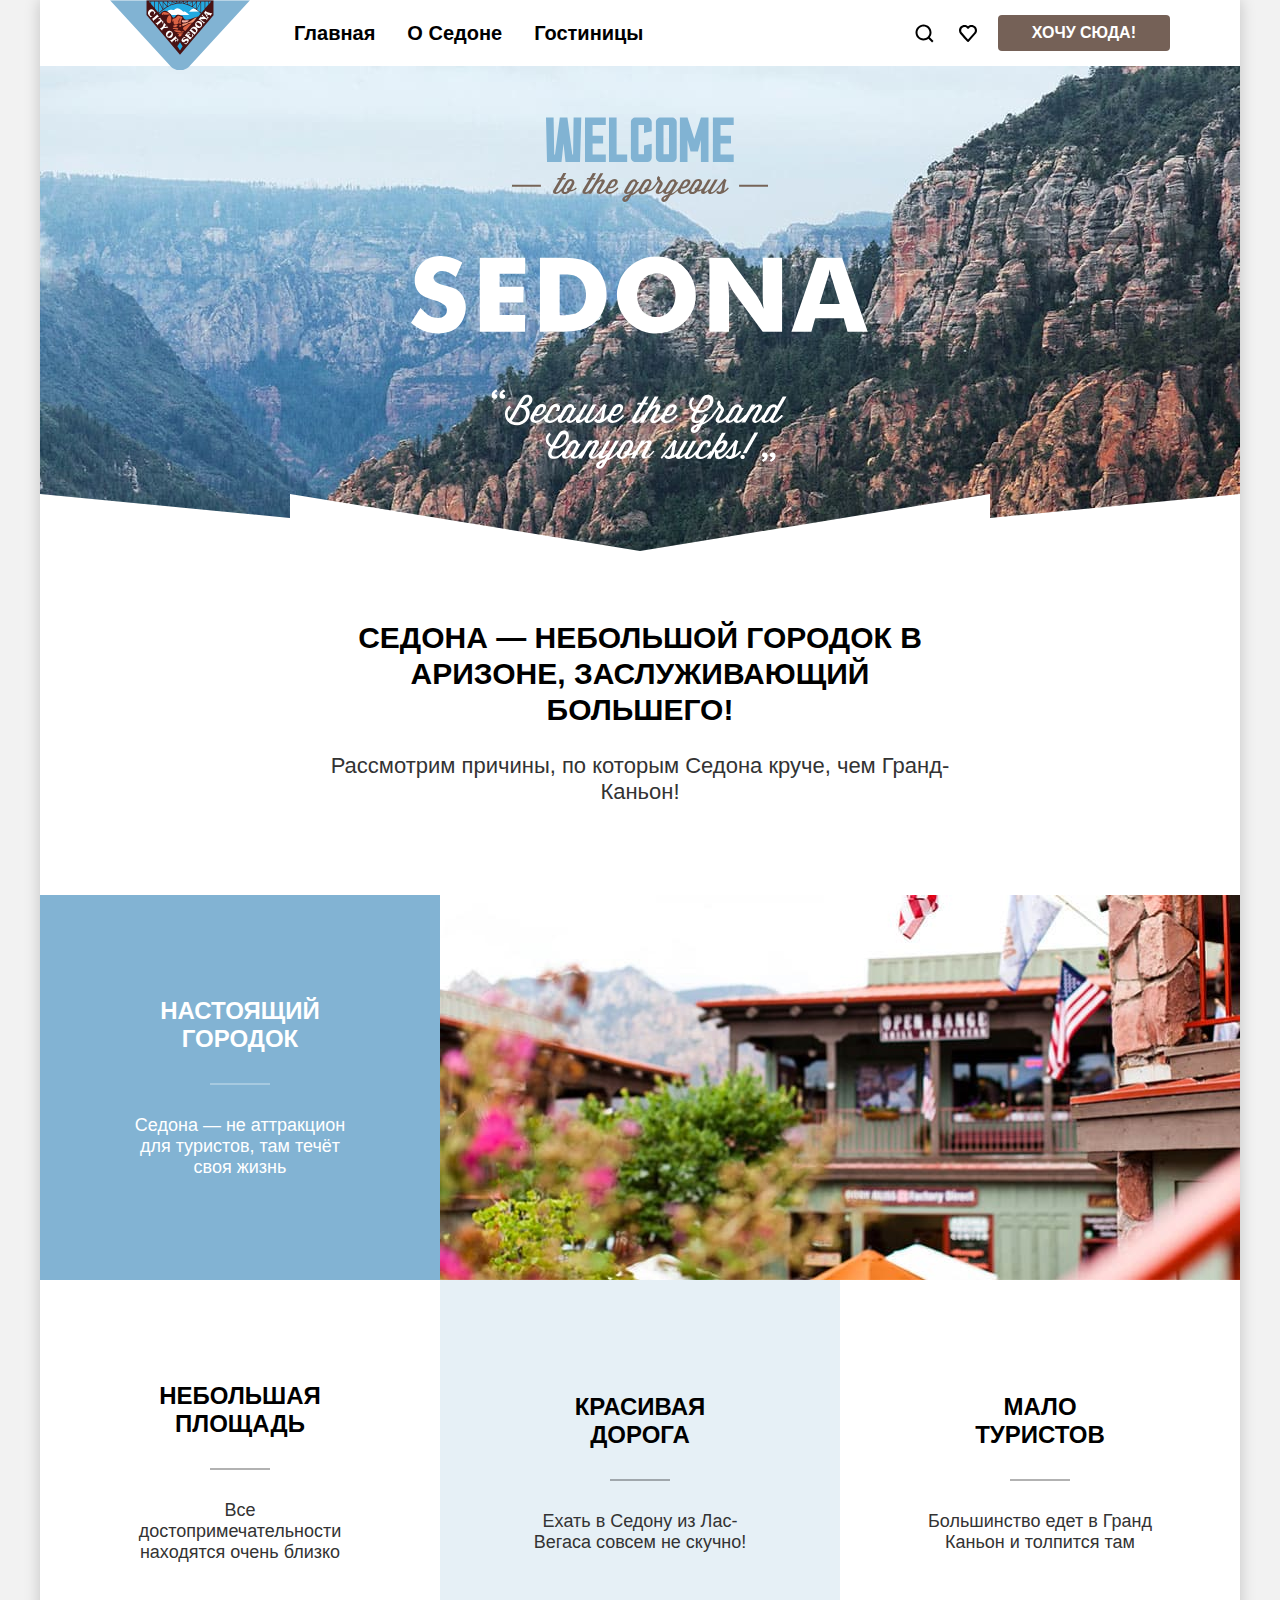
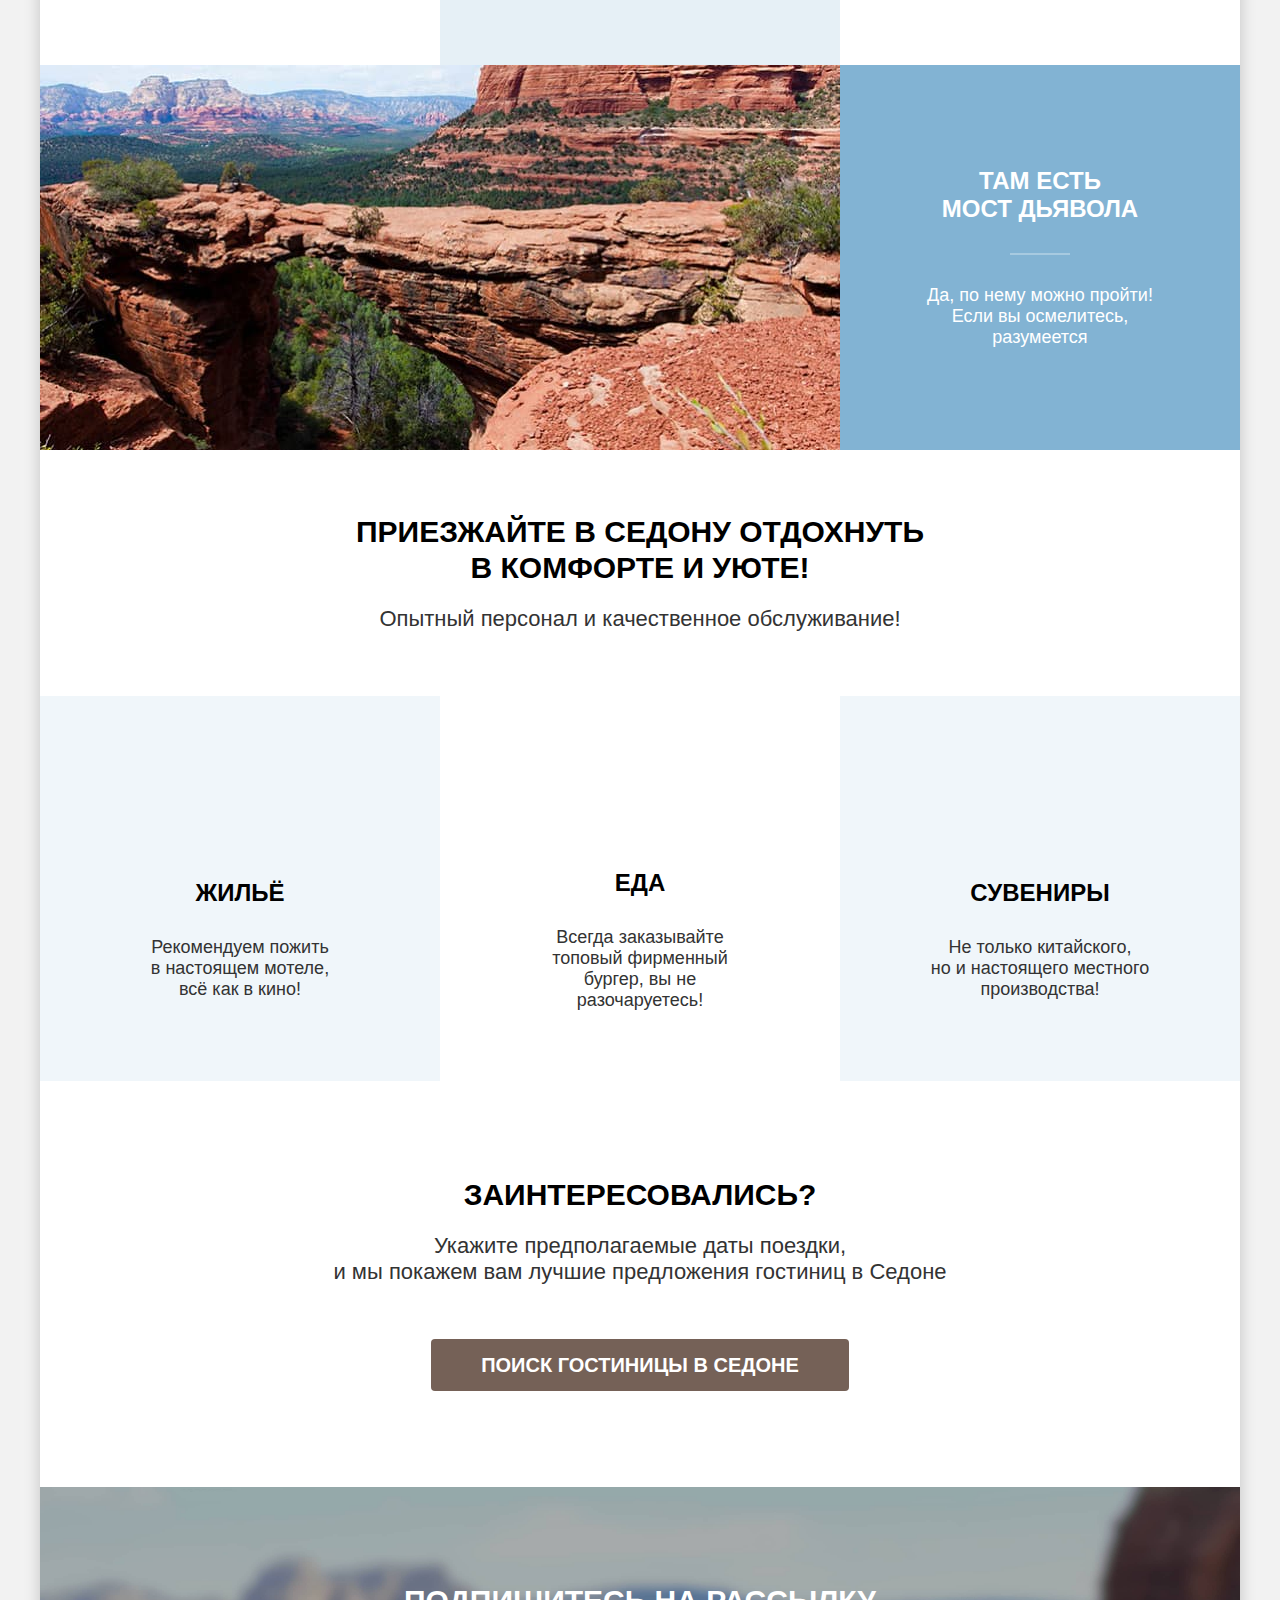
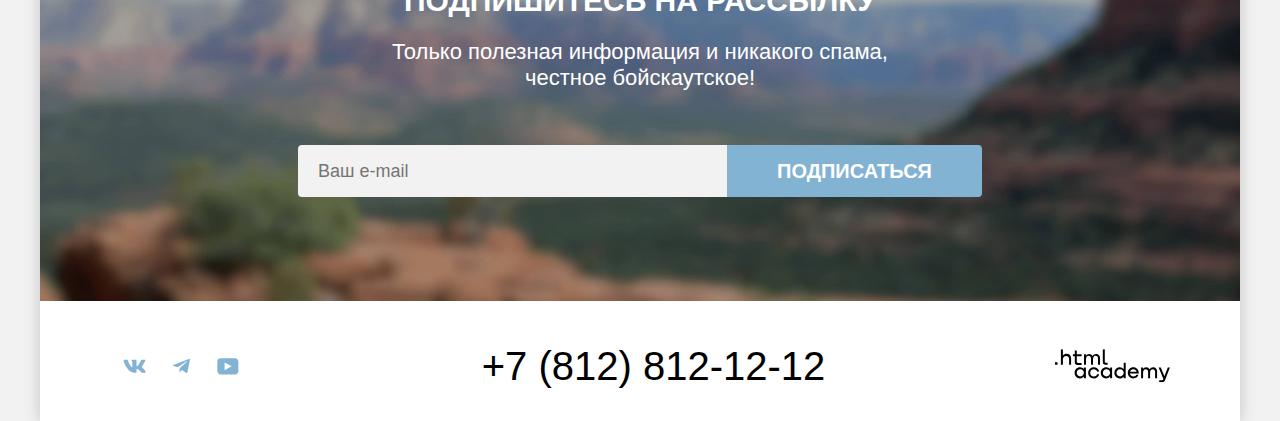
==== index.html @ a74b981c "sticky footer on the grid" ====
<!DOCTYPE html>
<html lang="ru">
  <head>
    <meta charset="utf-8">
    <title>HTML Academy: Седона</title>
    <link rel="preload" href="fonts/ptsans-400.woff2" as="font" type="font/woff2">
    <link rel="stylesheet" href="styles/styles.css">
  </head>
  <body>
    <div class="page_container">
      <!-- header -->
      <header class="page_header">
        <a class="logo" href="index.html">
          <img src="images/logo.svg" width="140" height="70" alt="Логотип города Седона.">
        </a>
        <nav class="nav">
          <!-- navigation  -->
          <ul class="nav_list">
            <li class="nav_item">
              <a class="nav_link current" href="index.html">Главная</a>
            </li>
            <li class="nav_item">
              <a class="nav_link" href="#">О Седоне</a>
            </li>
            <li class="nav_item">
              <a class="nav_link" href="catalog.html">Гостиницы</a>
            </li>
          </ul>
          <!-- custom menu -->
          <ul class="nav_list custom_menu">
            <li class="nav_item">
              <a class="nav_link search" href="#">
                <span class="visually_hidden">Поиск</span>
              </a>
            </li>
            <li class="nav_item">
              <a class="nav_link favorites" href="#">
                <span class="visually_hidden">Избраное</span>
              </a>
            </li>
            <li class="nav_item">
              <a class="nav_link button" href="#">Хочу сюда!</a>
            </li>
          </ul>
        </nav>
      </header>
      <!-- main -->
      <main class="page_main">
        <!-- hero -->
        <section class="hero">
          <h1 class="visually_hidden">Добропожаловать в Седону, потому что Гранд Каньон отстой!</h1>
          <img class="hero_img" src="images/hero/svg/hero_welcome.svg" width="458" height="352" alt="">
        </section>
        <!-- advantage -->
        <section class="advantage">
          <div class="advantage_container">
            <h2 class="advantage_title">Седона — небольшой городок в Аризоне, заслуживающий большего!</h2>
            <p class="advantage_description">Рассмотрим причины, по которым Седона круче, чем Гранд-Каньон!</p>
          </div>
          <!-- advantage list -->
          <ul class="advantage_list">
            <li class="advantage_item advantage_item_large">
              <div class="advantage_item_container">
                <h3 class="advantage_item_title">Настоящий городок</h3>
                <p class="advantage_item_description">Седона — не аттракцион для туристов, там течёт своя жизнь</p>
              </div>
              <img class="advantage_item_img" src="images/advantages/jpg/photo-buildings.jpg" width="800" height="385" alt="Здания в архитектурном стиле прошлого века города Седона.">
            </li>
            <li class="advantage_item advantage_item_small">
              <h3 class="advantage_item_title">Небольшая площадь</h3>
              <p class="advantage_item_description">Все достопримечательности находятся очень близко</p>
            </li>
            <li class="advantage_item advantage_item_small">
              <h3 class="advantage_item_title advantage_item_center">Красивая<br>дорога</h3>
              <p class="advantage_item_description">Ехать в Седону из Лас-Вегаса совсем не скучно!</p>
            </li>
            <li class="advantage_item advantage_item_small">
              <h3 class="advantage_item_title">Мало<br>туристов</h3>
              <p class="advantage_item_description">Большинство едет в Гранд Каньон и толпится там</p>
            </li>
            <li class="advantage_item advantage_item_large">
              <img class="advantage_item_img" src="images/advantages/jpg/photo-devil-bridge.jpg" width="800" height="385" alt="Нерукотворный мост над пропастью из горной породы.">
              <div class="advantage_item_container">
                <h3 class="advantage_item_title">Там есть мост&nbsp;дьявола</h3>
                <p class="advantage_item_description">Да, по нему можно пройти! Если вы осмелитесь, разумеется</p>
              </div>
            </li>
          </ul>
        </section>
        <!-- services -->
        <section class="services">
          <div class="services_container">
            <h2 class="services_title">Приезжайте в Седону отдохнуть в&nbsp;комфорте и уюте!</h2>
            <p class="services_description">Опытный персонал и качественное обслуживание!</p>
          </div>
          <ul class="services_list">
            <li class="services_item housing">
              <h3 class="services_item_title">Жильё</h3>
              <p class="services_item_description">Рекомендуем пожить в&nbsp;настоящем мотеле,<br>всё как в кино!</p>
            </li>
            <li class="services_item food">
              <h3 class="services_item_title">Еда</h3>
              <p class="services_item_description">Всегда заказывайте топовый&nbsp;фирменный бургер, вы не разочаруетесь!</p>
            </li>
            <li class="services_item souvenirs">
              <h3 class="services_item_title">Сувениры</h3>
              <p class="services_item_description">Не только китайского,<br>но и настоящего местного производства!</p>
            </li>
          </ul>
        </section>
        <!-- search hotel -->
        <article class="search_hotel">
          <h2 class="search_hotel_title">Заинтересовались?</h2>
          <p class="search_hotel_description">Укажите предполагаемые даты поездки,<br>и мы покажем вам лучшие предложения гостиниц в Седоне</p>
          <button class="search_hotel_button button" type="button">Поиск гостиницы в седоне</button>
        </article>
        <!-- subscribe -->
        <article class="subscribe">
          <div class="subscribe_container">
            <h2 class="subscribe_title">Подпишитесь на рассылку</h2>
            <p class="subscribe_description">Только полезная информация и никакого спама, честное&nbsp;бойскаутское!</p>
            <form class="subscribe_form" action="https://echo.htmlacademy.ru/" method="post">
              <label class="visually_hidden" for="subscribe_email">Почта</label>
              <input class="subscribe_form_input" type="email" name="subscribe_email" id="subscribe_email" placeholder="Ваш e-mail" required>
              <button class="subscribe_form_button button" type="submit">Подписаться</button>
            </form>
          </div>
        </article>
      </main>
      <!-- footer -->
      <footer class="page_footer">
        <section class="footer_social">
          <h2 class="visually_hidden">Контакты</h2>
          <ul class="social_list">
            <li class="social_item">
              <a class="social_item_link link_vkontakte" href="https://vk.com/htmlacademy">
                <span class="visually_hidden">ВКонтакте</span>
              </a>
            </li>
            <li class="social_item">
              <a class="social_item_link link_telegram" href="https://t.me/htmlacademy">
                <span class="visually_hidden">Телеграм</span>
              </a>
            </li>
            <li class="social_item">
              <a class="social_item_link link_youtube" href="https://www.youtube.com/user/htmlacademyru">
                <span class="visually_hidden">Ютуб</span>
              </a>
            </li>
          </ul>
          <a class="footer_phone" href="tel:+78128121212">+7 (812) 812-12-12</a>
          <a class="footer_logo" href="https://htmlacademy.ru/">
            <img src="images/logo_htmlacademy.svg" width="115" height="33" lang="en" alt="HTML Academy.">
          </a>
        </section>
      </footer>
    </div>
  </body>
</html>
---- styles/styles.css ----
@font-face {
  font-family: "PT Sans";
  font-style: normal;
  font-weight: 400;
  src: url("../fonts/ptsans-400.woff2") format("woff2");
  font-display: swap;
}

@font-face {
  font-family: "PT Sans";
  font-style: normal;
  font-weight: 700;
  src: url("../fonts/ptsans-700.woff2") format("woff2");
  font-display: swap;
}

*,
*::before,
*::after {
  box-sizing: border-box;
}

img {
  max-width: 100%;
  height: auto;
  object-fit: contain;
}

.visually_hidden {
  position: absolute;
  width: 1px;
  height: 1px;
  margin: -1px;
  border: 0;
  padding: 0;
  white-space: nowrap;
  clip-path: inset(100%);
  clip: rect(0 0 0 0);
  overflow: hidden;
}

/* Button */
.button {
  padding: 0;
  font-family: inherit;
  font-weight: 700;
  font-size: 16px;
  line-height: 20px;
  text-align: center;
  text-transform: uppercase;
  color: #FFFFFF;
  border: none;
  border-radius: 4px;
  cursor: pointer;
}

html {
	display: grid;
  min-block-size: 100%;
}

body {
	display: grid;
  min-block-size: 100%;
  margin: 0;
  font-family: "PT Sans", "Arial", sans-serif;
  font-style: normal;
  font-weight: 400;
  font-size: 18px;
  line-height: 21px;
  color: #333333;
  background-color: #F2F2F2;
}

.page_container {
	display: grid;
	grid-template-rows: auto 1fr;
  min-block-size: 100%;
  width: 1200px;
  margin: 0 auto;
  background-color: #FFFFFF;
  box-shadow: 0 0 15px rgba(0, 0, 0, 0.2);
}

.page_header {
  display: flex;
  column-gap: 36px;
  padding: 0 70px;
  font-weight: 700;
  font-size: 20px;
  line-height: 24px;
}

.logo {
  display: block;
  width: 140px;
  height: 140px;
  position: relative;
  margin-top: -70px;
  margin-bottom: -6px;
  transform: rotate(45deg);
  border-radius: 20%;
}

.logo img {
  max-width: none;
  width: 140px;
  height: 70px;
  position: absolute;
  bottom: 7%;
  left: 18%;
  transform: rotate(-45deg);
  pointer-events: none;
}

.nav {
  display: flex;
  justify-content: space-between;
  gap: 30px;
  flex-grow: 1;
  padding: 15px 0;
}

.nav_list {
  display: flex;
  flex-wrap: wrap;
  align-items: center;
  gap: 8px 16px;
  margin: 0;
  padding: 0;
  list-style: none;
}

.nav_link {
  display: block;
  padding: 5px 8px;
  text-decoration: none;
  text-align: center;
  color: #000000;
}

.custom_menu {
  justify-content: center;
  max-width: 320px;
  min-width: 260px;
}

.custom_menu .nav_item:last-child {
  margin-left: auto;
}

.custom_menu .nav_link {
  min-width: 26px;
  min-height: 26px;
  padding: 4px;
}

.search::before {
  content: "";
  display: block;
  width: 20px;
  height: 20px;
  background-image: url("../images/icons/search.svg");
  background-repeat: no-repeat;
  background-position: center;
  background-size: contain;
}

.custom_menu .favorites::before {
  content: "";
  display: block;
  width: 20px;
  height: 20px;
  background-image: url("../images/icons/heart.svg");
  background-repeat: no-repeat;
  background-position: center;
  background-size: contain;
}

.custom_menu .button {
  padding: 8px 34px;
  color: #FFFFFF;
  background-color: #756157;
}

.hero {
  padding: 51px 0 82px;
  background-image:
    url("../images/hero/svg/hero_background_divider.svg"),
    url("../images/hero/jpg/hero_background.jpg");
  background-size: 100%, cover;
  background-position: center bottom, center;
  background-repeat: no-repeat, no-repeat;
  background-color: #465570;
}

.hero_img {
  display: block;
  margin: 0 auto;
}

.advantage_container {
  padding: 69px 274px;
  margin-bottom: 21px;
}

.advantage_title {
  margin: 0 0 25px 0;
  font-size: 30px;
  line-height: 36px;
  text-align: center;
  text-transform: uppercase;
  color: #000000;
}

.advantage_description {
  margin: 0;
  font-size: 22px;
  line-height: 26px;
  text-align: center;
}

.advantage_list {
  display: flex;
  justify-content: center;
  flex-wrap: wrap;
  margin: 0;
  padding: 0;
  list-style: none;
}

.advantage_item {
  min-height: 385px;
  text-align: center;
}

.advantage_item_large {
  display: flex;
  flex-wrap: wrap;
  justify-content: center;
  background-color: #82B3D3;
}

.advantage_item_container {
  display: grid;
  align-content: center;
  padding: 40px 85px;
  color: #FFFFFF;
  width: 400px;
}

.advantage_item_img {
  display: block;
  align-self: flex-start;
}

.advantage_item_small {
  display: grid;
  align-content: center;
  width: 400px;
  padding: 40px 85px;
}

.advantage_item_title {
  margin: 0 0 30px 0;
  font-size: 24px;
  line-height: 28px;
  text-transform: uppercase;
  color: #000000;
}

.advantage_item_title::after {
  content: "";
  display: block;
  width: 60px;
  margin: 30px auto 0;
  border-bottom: 2px solid rgba(0, 0, 0, 0.30);
}

.advantage_item_large .advantage_item_title::after {
  border-bottom: 2px solid rgba(255, 255, 255, 0.30);
}

.advantage_item_large .advantage_item_title {
  color: #FFFFFF;
}

.advantage_item_small:nth-child(odd) {
  background-color: rgba(131, 179, 211, 0.2);
}

.advantage_item_description {
  margin: 0;
}

.services_container {
  margin: 0 auto;
  padding: 64px 274px;
}

.services_title {
  margin: 0 0 20px 0;
  font-size: 30px;
  line-height: 36px;
  text-align: center;
  text-transform: uppercase;
  color: #000000;
}

.services_description {
  margin: 0;
  font-size: 22px;
  line-height: 26px;
  text-align: center;
}

.services_list {
  display: grid;
  grid-template-columns: repeat(3, 1fr);
  margin: 0;
  padding: 0;
  list-style: none;
}

.services_item {
  display: grid;
  align-content: center;
  justify-items: center;
  row-gap: 30px;
  min-height: 385px;
  padding: 40px 85px;
}

.services_item::before {
  content: "";
  display: block;
  width: 75px;
  height: 72px;
}

.services_list .housing::before {
  background-image: url(../images/services/svg/housing.svg);
  background-repeat: no-repeat;
  background-position: center;
  background-size: contain;
}

.services_list .food::before {
  background-image: url(../images/services/svg/food.svg);
  background-repeat: no-repeat;
  background-position: center;
  background-size: contain;
}

.services_list .souvenirs::before {
  background-image: url(../images/services/svg/souvenirs.svg);
  background-repeat: no-repeat;
  background-position: center;
  background-size: contain;
}

.services_item_title {
  margin: 0;
  font-size: 24px;
  line-height: 28px;
  text-align: center;
  text-transform: uppercase;
  color: #000000;
}

.services_item_description {
  margin: 0;
  text-align: center;
}

.services_item:nth-child(odd) {
  background-color: rgba(131, 179, 211, 0.12);
}

.search_hotel {
  display: grid;
  padding: 96px 274px;
  margin: 0 auto;
}

.search_hotel_title {
  margin: 0 0 20px 0;
  font-size: 30px;
  line-height: 36px;
  text-align: center;
  text-transform: uppercase;
  color: #000000;
}

.search_hotel_description {
  margin: 0 0 54px 0;
  font-size: 22px;
  line-height: 26px;
  text-align: center;
}

.search_hotel_button {
  margin: 0 auto;
  padding: 8px 50px;
  font-size: 20px;
  line-height: 36px;
  background-color: #756157;
}

.subscribe_container {
  margin: 0 auto;
  padding: 96px 258px 104px;
}

.page_main .subscribe {
  color: #FFFFFF;
  background-image: url("../images/background_subscribe.jpg");
  background-size: cover;
  background-repeat: no-repeat;
  background-color: #465570;
}

.page_main .subscribe_title {
  color: #FFFFFF;
}

.subscribe_title {
  margin: 0 0 20px 0;
  font-size: 30px;
  line-height: 36px;
  text-transform: uppercase;
  text-align: center;
  color: #000000;
}

.subscribe_description {
  margin: 0 0 54px 0;
  font-size: 22px;
  line-height: 26px;
  text-align: center;
}

.subscribe_form {
  display: flex;
  justify-content: center;
  flex-wrap: wrap;
  row-gap: 20px;
}

.subscribe_form_input {
  flex-grow: 1;
  padding: 14px 20px;
  font-family: inherit;
  font-size: 18px;
  line-height: 24px;
  background-color: #F2F2F2;
  border: none;
  border-radius: 4px 0 0 4px;
}

.subscribe_form_button {
  max-width: 100%;
  padding: 8px 50px;
  font-size: 20px;
  line-height: 36px;
  background-color: #82B3D3;
  border-radius: 0 4px 4px 0;
}

.page_footer {
  padding: 40px 70px 30px;
}

.footer_social {
  display: flex;
  justify-content: space-between;
  align-items: center;
  min-height: 50px;
}

.social_list {
  display: flex;
  flex-wrap: wrap;
  gap: 8px 15px;
  max-width: 142px;
  margin: 0;
  padding: 0 8px;
  list-style: none;
}

.social_item_link {
  display: grid;
  justify-content: center;
  align-content: center;
  width: 32px;
  height: 25px;
  padding: 4px;
}

.link_vkontakte::before {
  content: "";
  display: block;
  width: 24px;
  height: 14px;
  background-image: url("../images/icons/vkontakte.svg");
  background-repeat: no-repeat;
  background-position: center;
  background-size: contain;
}

.link_telegram::before {
  content: "";
  display: block;
  width: 18px;
  height: 16px;
  background-image: url("../images/icons/telegram.svg");
  background-repeat: no-repeat;
  background-position: center;
  background-size: contain;
}

.link_youtube::before {
  content: "";
  display: block;
  width: 22px;
  height: 17px;
  background-image: url("../images/icons/youtube.svg");
  background-repeat: no-repeat;
  background-position: center;
  background-size: contain;
}

.footer_phone {
  padding: 5px;
  font-size: 40px;
  line-height: 40px;
  text-align: center;
  text-decoration: none;
  text-transform: uppercase;
  color: #000000;
}

.footer_logo img {
  padding: 8px 0;
  vertical-align: middle;
}

.inner_header {
  padding: 35px 70px 70px;
  color: #FFFFFF;
  background-image: url("../images/background_filter.jpg");
  background-size: cover;
  background-repeat: no-repeat;
  background-color: #465570;
  /* проверить все background*/
  background-position: center;
}

.inner_header_title {
  margin: 0 0 8px 0;
  font-size: 60px;
  line-height: 78px;
}

.breadcrumbs_list {
  display: flex;
  flex-wrap: wrap;
  row-gap: 10px;
  margin: 0 0 40px 0;
  padding: 0;
  list-style: none;
}

.breadcrumbs_item {
  display: flex;
  align-items: center;
  column-gap: 10px;
}

.breadcrumbs_link {
  display: block;
  min-width: 13px;
  min-height: 15px;
  font-size: 16px;
  line-height: 21px;
  text-decoration: none;
  color: #FFFFFF;
}

.breadcrumbs_item .home::before {
  content: "";
  display: block;
  width: 13px;
  height: 15px;
  background-image: url("../images/catalog/svg/breadcrumbs_home.svg");
  background-repeat: no-repeat;
  background-position: center;
  background-size: contain;
}

.breadcrumbs_item:not(:last-child)::after {
  content: "";
  display: block;
  min-width: 8px;
  height: 20px;
  margin-right: 10px;
  background-image: url("../images/catalog/svg/breadcrumbs_arrow.svg");
  background-repeat: no-repeat;
  background-position: center;
}

/* filter */
.catalog_filter {
  display: flex;
  flex-wrap: wrap;
  row-gap: 40px;
  justify-content: space-between;
  line-height: 23px;
}

.filter_container {
  display: flex;
  flex-wrap: wrap;
  gap: 40px 70px;
}

.catalog_filter_group {
  display: grid;
  gap: 32px 70px;
  margin: 0;
  padding: 0;
  border: none;
}

.catalog_filter_title {
  margin: 0;
  padding: 0;
  font-weight: 700;
  font-size: 20px;
  line-height: 24px;
}

.catalog_filter_list {
  display: grid;
  row-gap: 16px;
  margin: 0;
  padding: 0;
  list-style: none;
}

.catalog_filter_item {
  display: flex;
  align-items: center;
}

.catalog_filter_item input {
  width: 20px;
  height: 20px;
  margin: 0 16px 0 0;
  background-color: #FFFFFF;
}

.range_price_container {
  display: grid;
  grid-template-areas:
    "filter_min_price filter_max_price"
    "range_price range_price";
    column-gap: 2px;
}

.filter_price label[for="min-price"] {
  grid-area: filter_min_price;
}

.filter_price label[for="max-price"] {
  grid-area: filter_max_price;
}

.filter_price input[type="range"] {
  grid-area: range_price;
  /* temp */
  padding-top: 5px;
}

.filter_price input[type="number"] {
  max-width: 100%;
  min-width: 143px;
  padding: 12px 20px;
  font-family: inherit;
  font-weight: 700;
  font-size: 18px;
  line-height: 24px;
  color: #000000;
  background-color: #F2F2F2;
  border: none;
}

/* подумать над классом для label */
.filter_price label:first-of-type input[type="number"] {
  border-radius: 4px 0 0 4px;
}

.filter_price label:last-of-type input[type="number"] {
  border-radius: 0 4px 4px 0;
}

.group_button {
  align-content: flex-end;
  row-gap: 32px;
}

.filter_form_button {
  padding: 8px 50px;
}

.catalog_filter_group .submit {
  background-color: #82B3D3;
}

.catalog_filter_group .reset {
  background-color: transparent;
}

/* catalog */
.catalog {
  padding: 50px 70px 60px;
}

.sorting_container {
  display: grid;
  grid-template-areas: "filter_total select_mode viewer_mode";
  grid-template-columns: 1fr auto auto;
  gap: 20px 70px;
  align-items: center;
  margin-bottom: 40px;
}

.filter_total {
  grid-area: filter_total;
  min-width: max-content;
  margin: 0;
  font-weight: 700;
  font-size: 30px;
  line-height: 36px;
  text-transform: uppercase;
  color: #000000;
}

.select_mode {
  grid-area: select_mode;
  min-width: 292px;
  padding: 12px 31px 12px 18px;
  font-family: inherit;
  font-size: 18px;
  line-height: 21px;
  color: #333333;
  border: 2px solid #E5E5E5;
  border-radius: 4px;
  /*  select arrow */
  appearance: none;
  background-image: url("../images/catalog/svg/select_arrow.svg");
  background-size: 12px auto;
  background-repeat: no-repeat;
  background-position: calc(100% - 18px) center;
  cursor: pointer;
}

.viewer_mode {
  grid-area: viewer_mode;
  display: flex;
  flex-wrap: wrap;
  gap: 8px;
  margin: 0;
  padding: 0;
  list-style: none;
}

.viewer_mode_link {
  display: grid;
  place-content: center;
  width: 48px;
  height: 48px;
  border: 2px solid #E5E5E5;
  border-radius: 4px;
}

.viewer_mode_item .current {
  border-color: #000000;
}

.viewer_mode_item .show_card::before {
  content: "";
  width: 16px;
  height: 14px;
  display: block;
  background-image: url("../images/catalog/svg/show_card.svg");
  background-repeat: no-repeat;
  background-position: center;
  background-size: contain;
}

.viewer_mode_item .show_more::before {
  content: "";
  width: 16px;
  height: 14px;
  display: block;
  background-image: url("../images/catalog/svg/show_more.svg");
  background-repeat: no-repeat;
  background-position: center;
  background-size: contain;
}

.viewer_mode_item .show_list::before {
  content: "";
  width: 16px;
  height: 14px;
  display: block;
  background-image: url("../images/catalog/svg/show_list.svg");
  background-repeat: no-repeat;
  background-position: center;
  background-size: contain;
}

.card_list {
  display: flex;
  flex-wrap: wrap;
  gap: 20px;
  margin: 0 0 40px 0;
  padding: 0;
  list-style: none;
}

.card_item {
  display: grid;
  grid-template-areas:
    "card_img card_img"
    "card_title card_title"
    "card_description card_description"
    "card_more_link card_button"
    "card_stars card_rating";
  gap: 16px 20px;
  grid-template-columns: 140px 140px;
  grid-template-rows:
    212px
    auto;
  justify-content: center;
  min-width: 340px;
  padding: 19px;
  border: 1px solid #E6E6E6;
  border-radius: 4px;
}

.card_img_link {
  grid-area: card_img;
}

.card_img_link img {
  display: block;
}

.card_title_link {
  grid-area: card_title;
  text-decoration: none;
}

.card_title {
  margin: 0;
  font-size: 24px;
  line-height: 28px;
  color: #000000;
}

.card_description {
  grid-area: card_description;
  display: flex;
  justify-content: space-between;
  margin: 0;
}

.card_more_link {
  grid-area: card_more_link;
  padding: 8px 18px;
  text-decoration: none;
  background-color: #756157;
}

.card_button {
  grid-area: card_button;
  padding: 8px 18px;
  background-color: #82B3D3;
}

.card_rating {
  grid-area: card_rating;
  display: flex;
  justify-content: center;
  align-items: center;
  margin: 0;
  padding: 8px 18px;
  font-size: 16px;
  line-height: 20px;
  text-transform: uppercase;
  background-color: #F2F2F2;
  border-radius: 4px;
}

.rating_value {
  margin: 0;
}

.card_stars {
  grid-area: card_stars;
  margin: 0;
  /* temp */
  width: 140px;
  height: 37px;
}

.pagination_list::before {
  content: "";
  display: block;
  width: 100%;
  margin-bottom: 32px;
  border-bottom: 1px solid #E6E6E6;
}

.pagination_list {
  display: flex;
  flex-wrap: wrap;
  gap: 8px;
  margin: 0;
  padding: 0;
  list-style: none;
}

.pagination_item .current {
  color: #000000;
  background-color: #F2F2F2;
}

.pagination_link {
  display: flex;
  justify-content: center;
  align-items: center;
  min-width: 60px;
  height: 60px;
  padding: 0 12px;
  font-weight: 700;
  font-size: 20px;
  line-height: 36px;
  text-decoration: none;
  text-transform: uppercase;
  color: #FFFFFF;
  background-color: #82B3D3;
  border-radius: 4px;
}

.pagination_button_disclose {
  font-weight: 400;
  font-size: 22px;
  line-height: 26px;
  color: #000000;
  background-color: transparent;
  border: none;
  border-radius: 4px;
  cursor: pointer;
}
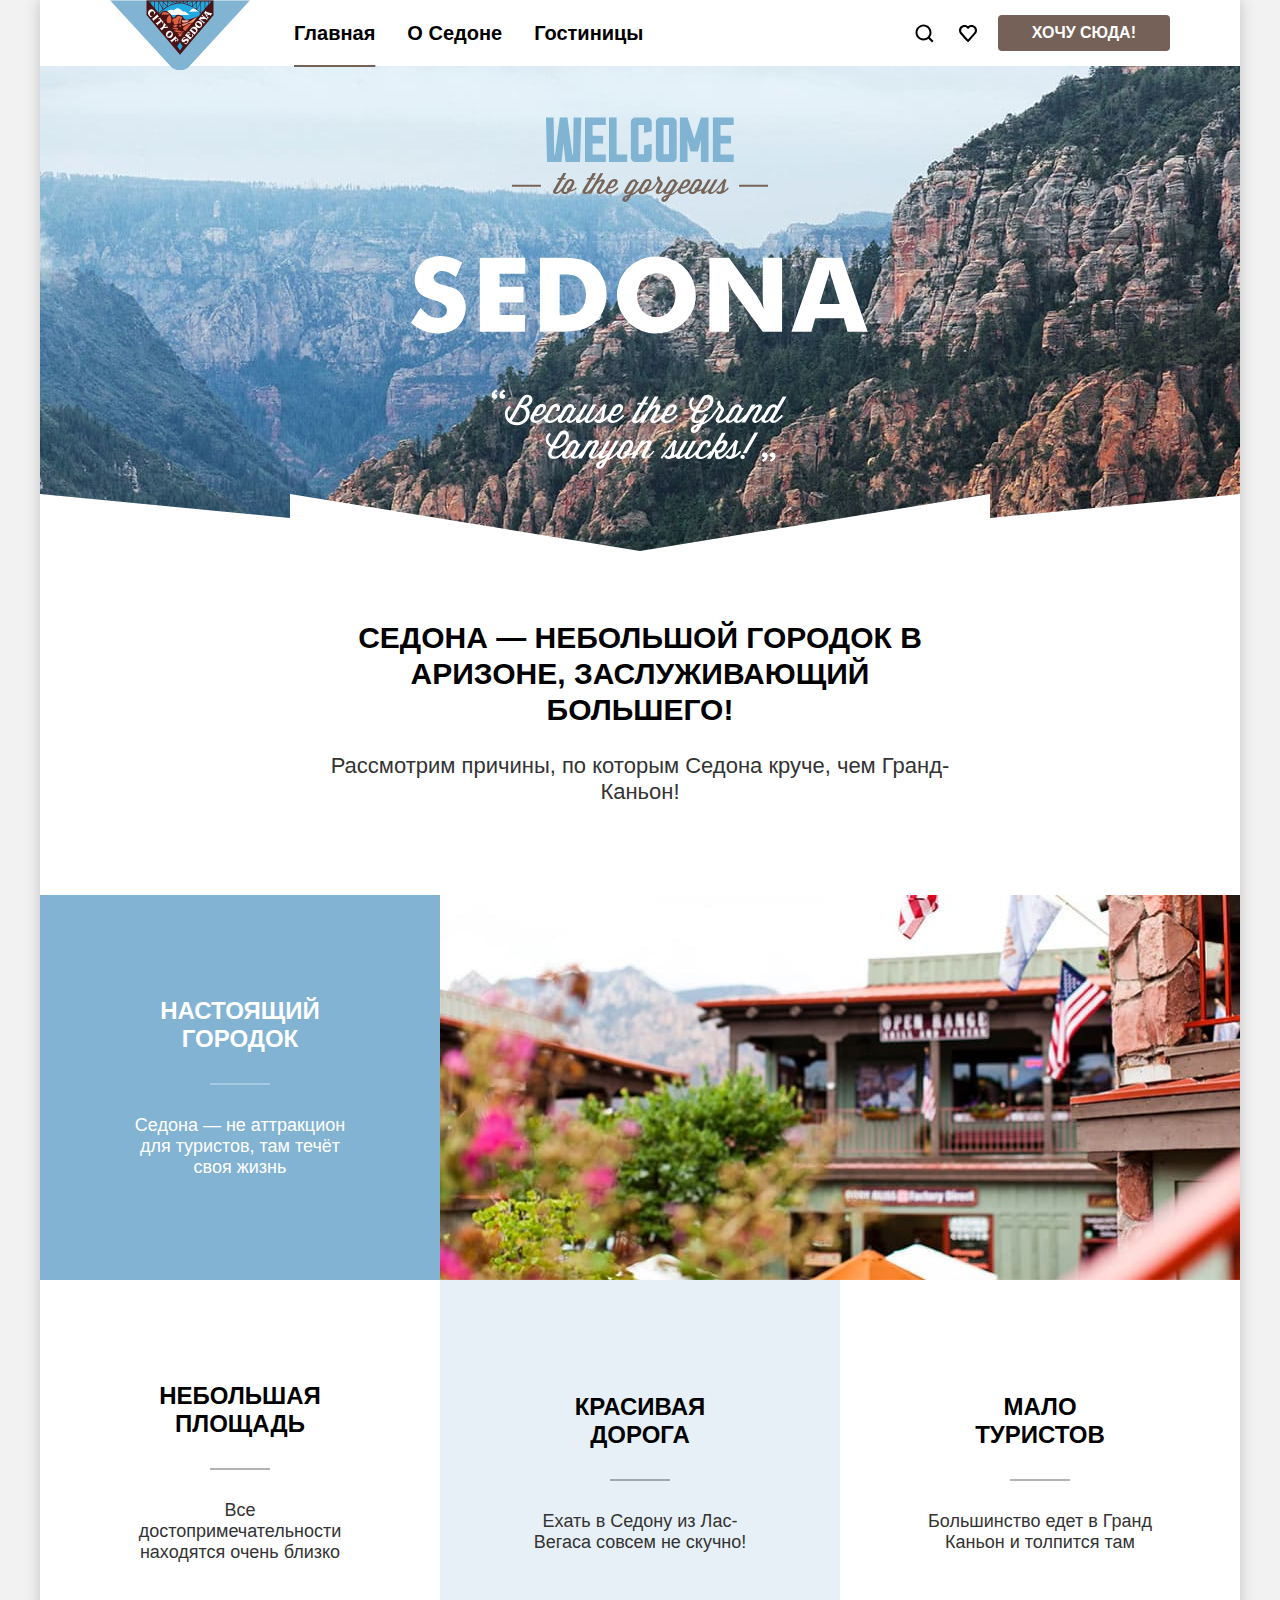
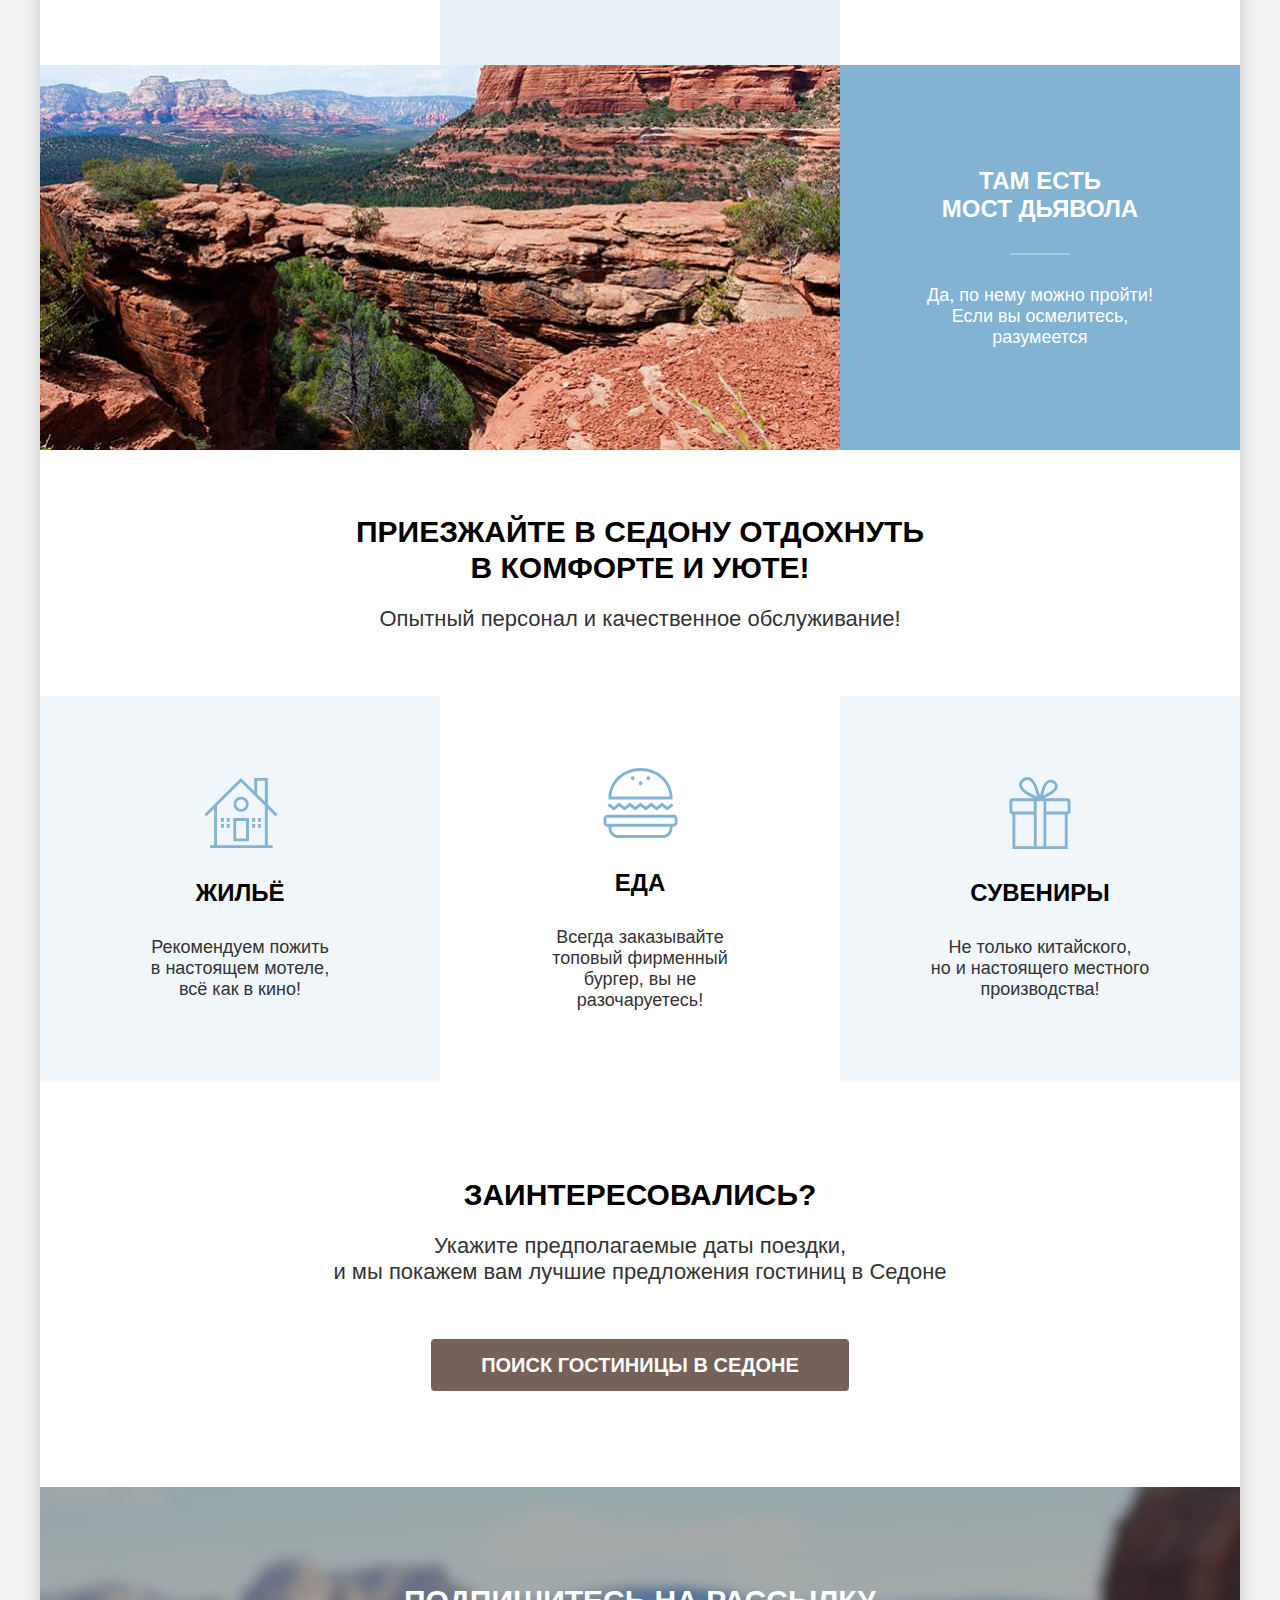
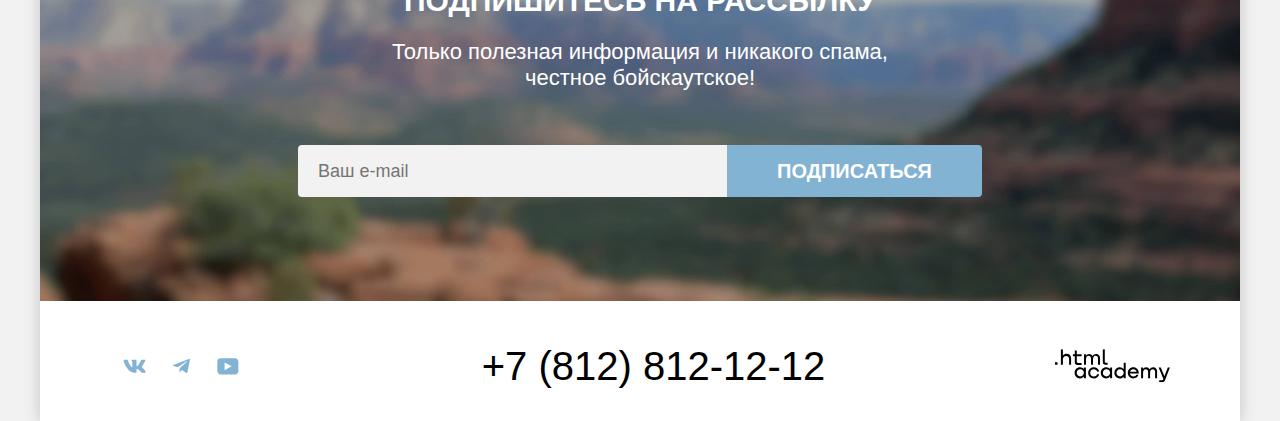
==== commit ade97f61: "Merge pull request #7 from egorReka/master" ====
--- a/index.html
+++ b/index.html
@@ -3,7 +3,7 @@
   <head>
     <meta charset="utf-8">
     <title>HTML Academy: Седона</title>
-    <link rel="preload" href="fonts/ptsans-400.woff2" as="font" type="font/woff2">
+    <!-- <link rel="preload" href="fonts/ptsans-400.woff2" as="font" type="font/woff2"> -->
     <link rel="stylesheet" href="styles/styles.css">
   </head>
   <body>
--- a/styles/styles.css
+++ b/styles/styles.css
@@ -27,16 +27,8 @@
 }
 
 .visually_hidden {
-  position: absolute;
-  width: 1px;
-  height: 1px;
-  margin: -1px;
-  border: 0;
-  padding: 0;
-  white-space: nowrap;
-  clip-path: inset(100%);
-  clip: rect(0 0 0 0);
-  overflow: hidden;
+  position: fixed;
+  transform: scale(0);
 }
 
 /* Button */
@@ -139,6 +131,14 @@
   color: #000000;
 }
 
+.nav_item .current {
+  position: relative;
+  text-decoration: underline solid #756257;
+  text-decoration-thickness: 2px;
+  text-underline-position: under;
+  text-underline-offset: 20px;
+}
+
 .custom_menu {
   justify-content: center;
   max-width: 320px;
@@ -188,9 +188,9 @@
   background-image:
     url("../images/hero/svg/hero_background_divider.svg"),
     url("../images/hero/jpg/hero_background.jpg");
+  background-repeat: no-repeat, no-repeat;
+  background-position: center bottom, center;
   background-size: 100%, cover;
-  background-position: center bottom, center;
-  background-repeat: no-repeat, no-repeat;
   background-color: #465570;
 }
 
@@ -222,9 +222,9 @@
 
 .advantage_list {
   display: flex;
-  justify-content: center;
   flex-wrap: wrap;
-  margin: 0;
+  width: 1200px;
+  margin: 0 auto;
   padding: 0;
   list-style: none;
 }
@@ -339,21 +339,21 @@
 }
 
 .services_list .housing::before {
-  background-image: url(../images/services/svg/housing.svg);
+  background-image: url("../images/services/svg/housing.svg");
   background-repeat: no-repeat;
   background-position: center;
   background-size: contain;
 }
 
 .services_list .food::before {
-  background-image: url(../images/services/svg/food.svg);
+  background-image: url("../images/services/svg/food.svg");
   background-repeat: no-repeat;
   background-position: center;
   background-size: contain;
 }
 
 .services_list .souvenirs::before {
-  background-image: url(../images/services/svg/souvenirs.svg);
+  background-image: url("../images/services/svg/souvenirs.svg");
   background-repeat: no-repeat;
   background-position: center;
   background-size: contain;
@@ -415,8 +415,8 @@
 .page_main .subscribe {
   color: #FFFFFF;
   background-image: url("../images/background_subscribe.jpg");
+  background-repeat: no-repeat;
   background-size: cover;
-  background-repeat: no-repeat;
   background-color: #465570;
 }
 
@@ -497,37 +497,30 @@
   padding: 4px;
 }
 
+.social_item_link::before {
+  content: "";
+  display: block;
+  background-repeat: no-repeat;
+  background-position: center;
+  background-size: contain;
+}
+
 .link_vkontakte::before {
-  content: "";
-  display: block;
   width: 24px;
   height: 14px;
   background-image: url("../images/icons/vkontakte.svg");
-  background-repeat: no-repeat;
-  background-position: center;
-  background-size: contain;
 }
 
 .link_telegram::before {
-  content: "";
-  display: block;
   width: 18px;
   height: 16px;
   background-image: url("../images/icons/telegram.svg");
-  background-repeat: no-repeat;
-  background-position: center;
-  background-size: contain;
 }
 
 .link_youtube::before {
-  content: "";
-  display: block;
   width: 22px;
   height: 17px;
   background-image: url("../images/icons/youtube.svg");
-  background-repeat: no-repeat;
-  background-position: center;
-  background-size: contain;
 }
 
 .footer_phone {
@@ -541,19 +534,18 @@
 }
 
 .footer_logo img {
+  display: block;
   padding: 8px 0;
-  vertical-align: middle;
 }
 
 .inner_header {
   padding: 35px 70px 70px;
   color: #FFFFFF;
   background-image: url("../images/background_filter.jpg");
+  background-repeat: no-repeat;
+  background-position: center;
   background-size: cover;
-  background-repeat: no-repeat;
   background-color: #465570;
-  /* проверить все background*/
-  background-position: center;
 }
 
 .inner_header_title {
@@ -607,6 +599,7 @@
   background-image: url("../images/catalog/svg/breadcrumbs_arrow.svg");
   background-repeat: no-repeat;
   background-position: center;
+  background-size: contain;
 }
 
 /* filter */
@@ -728,7 +721,6 @@
 
 .sorting_container {
   display: grid;
-  grid-template-areas: "filter_total select_mode viewer_mode";
   grid-template-columns: 1fr auto auto;
   gap: 20px 70px;
   align-items: center;
@@ -736,8 +728,6 @@
 }
 
 .filter_total {
-  grid-area: filter_total;
-  min-width: max-content;
   margin: 0;
   font-weight: 700;
   font-size: 30px;
@@ -747,8 +737,7 @@
 }
 
 .select_mode {
-  grid-area: select_mode;
-  min-width: 292px;
+  max-width: min-content;
   padding: 12px 31px 12px 18px;
   font-family: inherit;
   font-size: 18px;
@@ -759,17 +748,17 @@
   /*  select arrow */
   appearance: none;
   background-image: url("../images/catalog/svg/select_arrow.svg");
+  background-repeat: no-repeat;
+  background-position: calc(100% - 18px) center;
   background-size: 12px auto;
-  background-repeat: no-repeat;
-  background-position: calc(100% - 18px) center;
   cursor: pointer;
 }
 
 .viewer_mode {
-  grid-area: viewer_mode;
   display: flex;
   flex-wrap: wrap;
   gap: 8px;
+  max-width: 216px;
   margin: 0;
   padding: 0;
   list-style: none;
@@ -821,7 +810,9 @@
   background-size: contain;
 }
 
-.card_list {
+/* смена раскладки .card - карточками, .card_more - развернуто, .card_list - списком */
+/* card */
+.card {
   display: flex;
   flex-wrap: wrap;
   gap: 20px;
@@ -838,11 +829,10 @@
     "card_description card_description"
     "card_more_link card_button"
     "card_stars card_rating";
+  grid-template-columns: repeat(2, 140px);
+  grid-template-rows: min-content auto 1fr auto auto;
   gap: 16px 20px;
-  grid-template-columns: 140px 140px;
-  grid-template-rows:
-    212px
-    auto;
+  align-items: flex-end;
   justify-content: center;
   min-width: 340px;
   padding: 19px;
@@ -850,7 +840,35 @@
   border-radius: 4px;
 }
 
+/* card_more + card_item_more*/
+
+/* card_list + card_item_list*/
+.card_list {
+  display: grid;
+  gap: 20px;
+  margin: 0 0 40px 0;
+  padding: 0;
+  list-style: none;
+}
+
+.card_item_list {
+  display: grid;
+  grid-template-areas:
+    "card_img card_title card_title card_title"
+    "card_img card_title card_title card_title"
+    "card_img card_description card_stars card_rating"
+    "card_img card_description card_button card_more_link";
+  grid-template-columns: repeat(4, 1fr);
+  gap: 16px 20px;
+  align-items: center;
+  min-width: 340px;
+  padding: 19px;
+  border: 1px solid #E6E6E6;
+  border-radius: 4px;
+}
+
 .card_img_link {
+  height: 212px;
   grid-area: card_img;
 }
 
@@ -872,7 +890,10 @@
 
 .card_description {
   grid-area: card_description;
-  display: flex;
+  display: grid;
+  grid-template-columns: 1fr auto;
+  column-gap: 20px;
+  align-self: start;
   justify-content: space-between;
   margin: 0;
 }
@@ -888,6 +909,10 @@
   grid-area: card_button;
   padding: 8px 18px;
   background-color: #82B3D3;
+}
+
+.card_button_active {
+  background-color: #7DB54F;
 }
 
 .card_rating {
@@ -910,10 +935,42 @@
 
 .card_stars {
   grid-area: card_stars;
-  margin: 0;
-  /* temp */
-  width: 140px;
-  height: 37px;
+  display: grid;
+  align-items: center;
+  /* height: 37px; */
+  margin: 0;
+  padding: 8px 0;
+}
+
+.card_stars::before {
+  content: "";
+  display: block;
+  width: 24px;
+  height: 17px;
+  background-image: url("../images/catalog/svg/stars.svg");
+  background-repeat: repeat-x;
+  background-position: left;
+  background-size: 24px 17px;
+}
+
+.stars_1::before {
+  width: 18px;
+}
+
+.stars_2::before {
+  width: 42px;
+}
+
+.stars_3::before {
+  width: 66px;
+}
+
+.stars_4::before {
+  width: 90px;
+}
+
+.stars_5::before {
+  width: 114px;
 }
 
 .pagination_list::before {
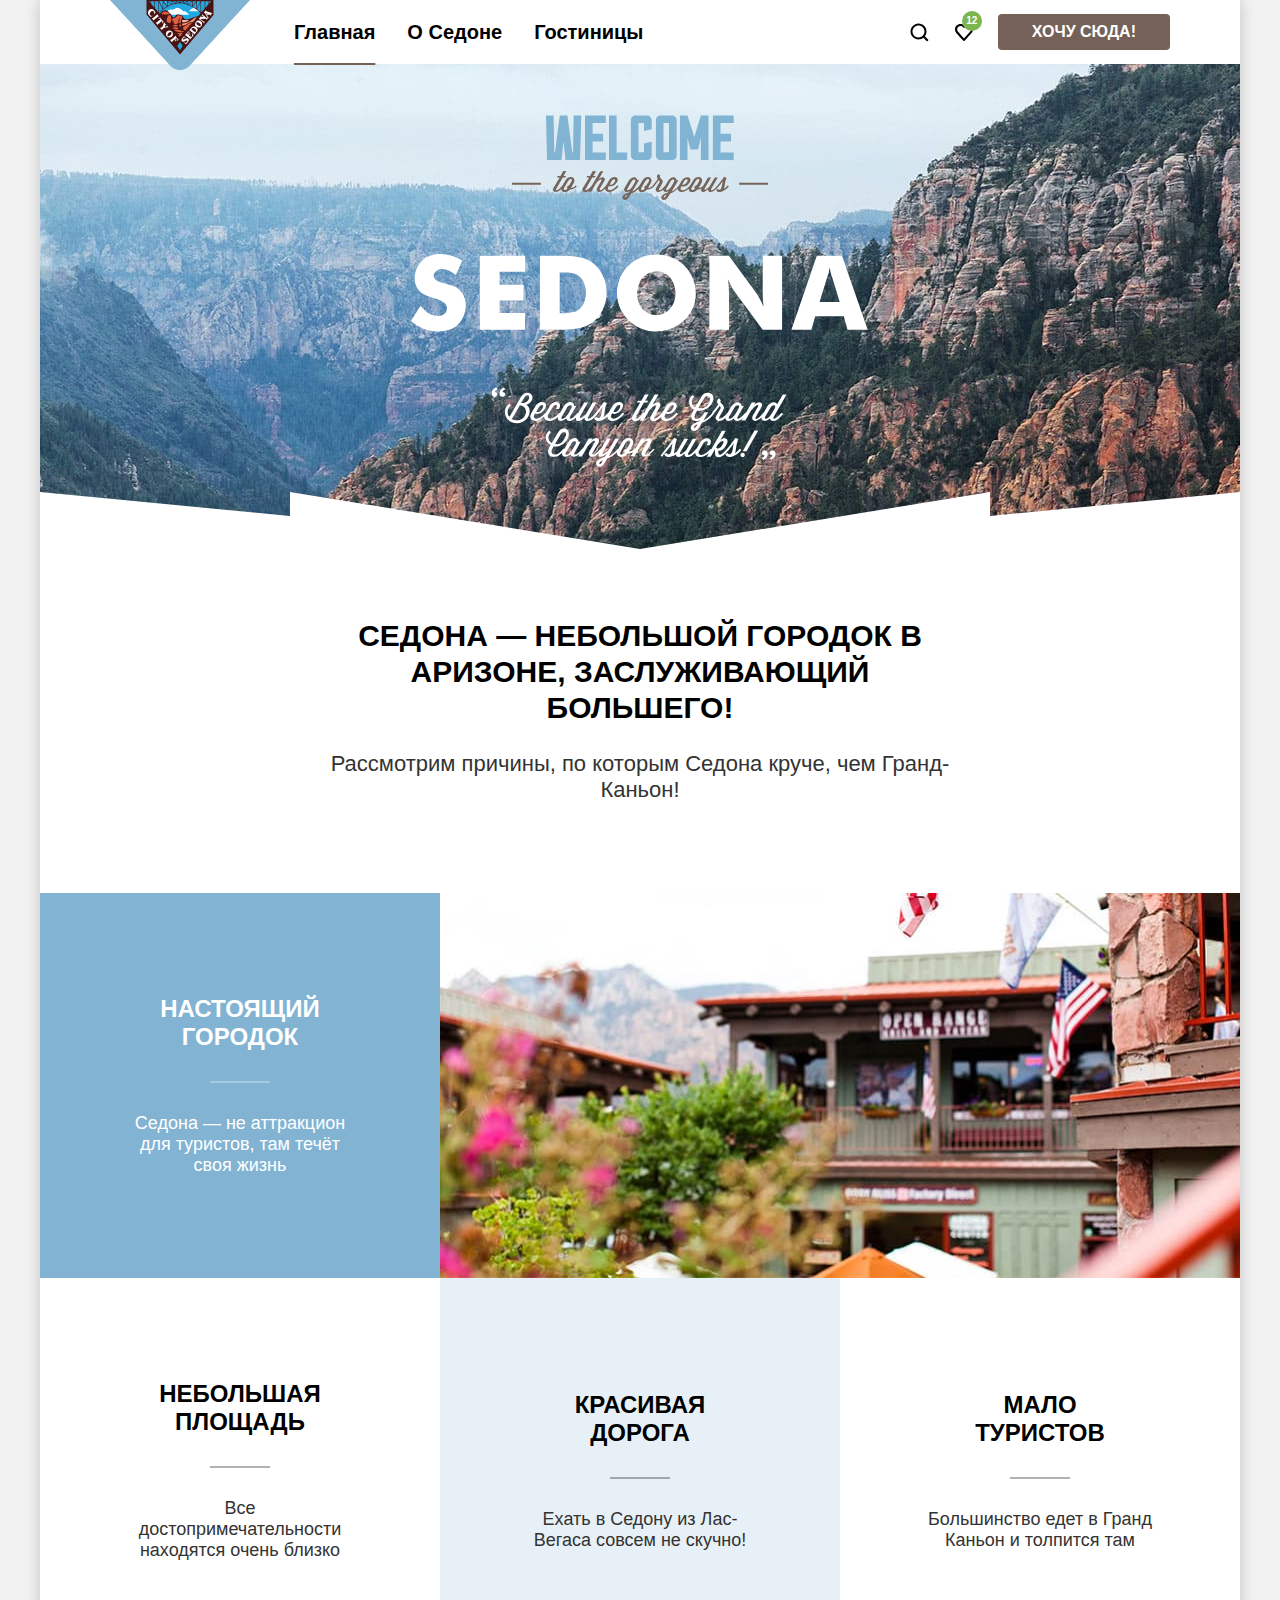
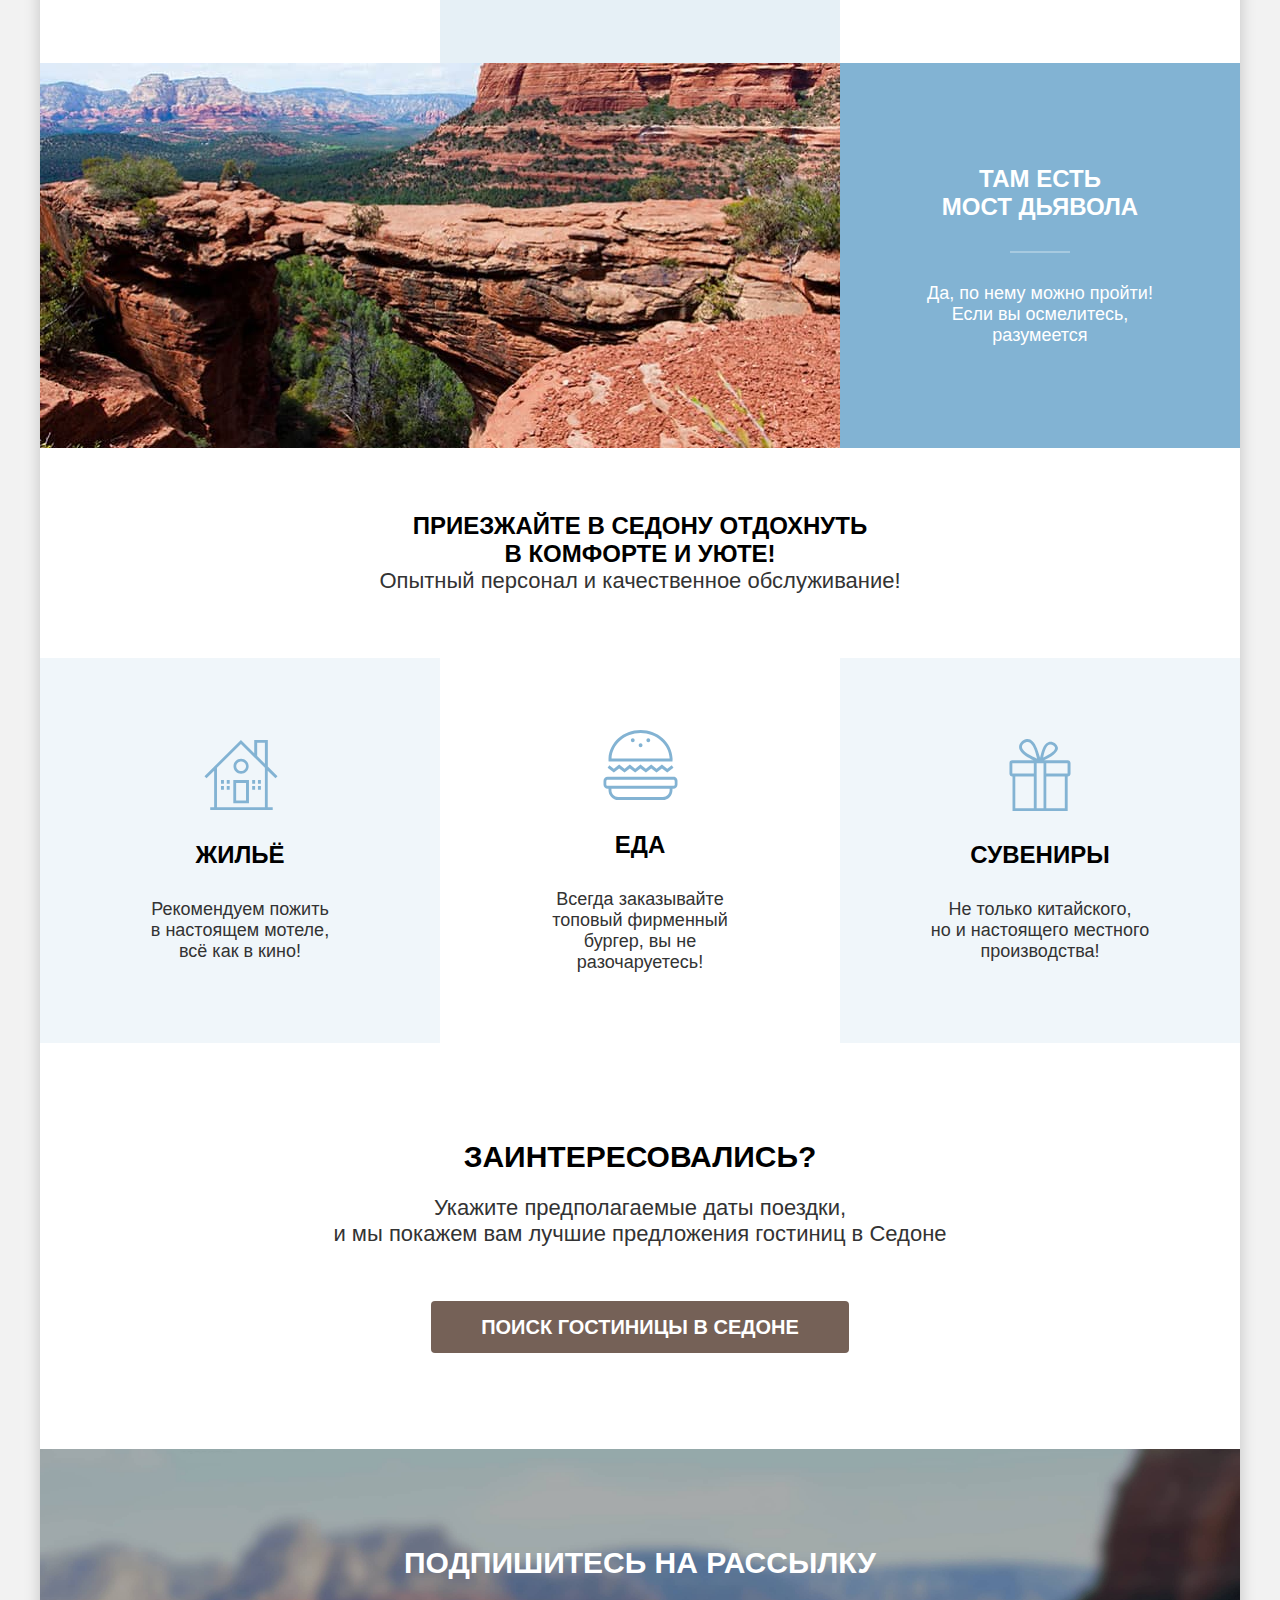
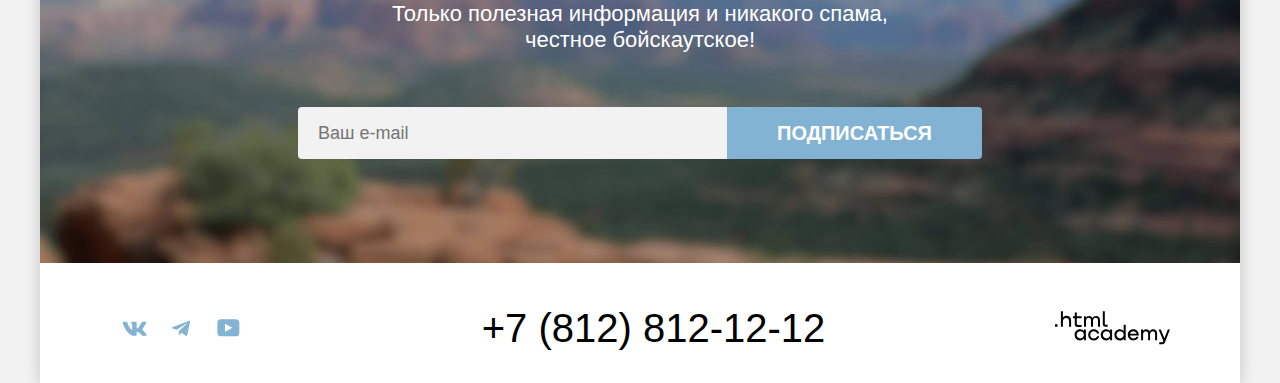
==== commit 49357e44: "decorative elements, state" ====
--- a/index.html
+++ b/index.html
@@ -3,21 +3,24 @@
   <head>
     <meta charset="utf-8">
     <title>HTML Academy: Седона</title>
-    <!-- <link rel="preload" href="fonts/ptsans-400.woff2" as="font" type="font/woff2"> -->
+    <link rel="preload" href="fonts/ptsans-700.woff2" as="font" type="font/woff2" crossorigin>
     <link rel="stylesheet" href="styles/styles.css">
   </head>
   <body>
     <div class="page_container">
       <!-- header -->
       <header class="page_header">
-        <a class="logo" href="index.html">
-          <img src="images/logo.svg" width="140" height="70" alt="Логотип города Седона.">
-        </a>
+          <div class="logo_container">
+            <img class="logo_img" src="images/logo.svg" width="140" height="70" alt="Логотип города Седона." usemap="#logo">
+            <map name="logo">
+              <area target="_self" alt="" title="" href="index.html" coords="0,0,70,75,140,0" shape="poly">
+            </map>
+          </div>
         <nav class="nav">
           <!-- navigation  -->
           <ul class="nav_list">
             <li class="nav_item">
-              <a class="nav_link current" href="index.html">Главная</a>
+              <a class="nav_link current" href="index.html" aria-current="page">Главная</a>
             </li>
             <li class="nav_item">
               <a class="nav_link" href="#">О Седоне</a>
@@ -27,19 +30,22 @@
             </li>
           </ul>
           <!-- custom menu -->
-          <ul class="nav_list custom_menu">
-            <li class="nav_item">
-              <a class="nav_link search" href="#">
+          <ul class="custom_menu">
+            <li class="custom_menu_item">
+              <a class="custom_menu_link" href="#">
+                <svg class="custom_menu_icon" aria-hidden="true" focusable="false" width="19" height="19" fill="currentColor" viewBox="0 0 19 19" xmlns="http://www.w3.org/2000/svg"><path d="m18.5 17.008-3.7-3.68c1-1.292 1.7-2.983 1.7-4.872C16.5 4.08 12.9.5 8.5.5s-8 3.68-8 8.055c0 4.376 3.6 7.956 8 7.956 1.8 0 3.5-.597 4.9-1.69l3.7 3.679 1.4-1.492Zm-10-2.486c-3.3 0-6-2.685-6-5.967 0-3.282 2.7-5.967 6-5.967s6 2.685 6 5.967c0 3.282-2.7 5.967-6 5.967Z"/></svg>
                 <span class="visually_hidden">Поиск</span>
               </a>
             </li>
-            <li class="nav_item">
-              <a class="nav_link favorites" href="#">
+            <li class="custom_menu_item">
+              <a class="custom_menu_link" href="#">
+                <svg class="custom_menu_icon" aria-hidden="true" focusable="false" width="18" height="17" fill="currentColor" viewBox="0 0 18 17" xmlns="http://www.w3.org/2000/svg"><path d="M8.9 17c-.3 0-.6-.1-.8-.4-5.4-6.1-6.7-7.5-7-7.9C.4 7.8 0 6.6 0 5.4 0 2.4 2.4 0 5.5 0 6.8 0 8 .5 9 1.3 10 .5 11.3 0 12.5 0c3 0 5.5 2.4 5.5 5.4 0 1.3-.5 2.5-1.3 3.4l-7 7.9c-.2.2-.4.3-.8.3Zm-6-9.5c.3.4 3.5 4 6.1 6.9l6.2-7c.5-.5.7-1.2.7-2 0-1.8-1.5-3.3-3.3-3.3-1 0-2 .5-2.7 1.3-.3.3-.6.4-.9.4-.3 0-.6-.2-.8-.4-.7-.8-1.7-1.3-2.7-1.3-1.8 0-3.3 1.5-3.3 3.3-.1.9.3 1.6.7 2.1-.1 0-.1 0 0 0Z"/></svg>
+                <div class="custom_menu_counter">12</div>
                 <span class="visually_hidden">Избраное</span>
               </a>
             </li>
-            <li class="nav_item">
-              <a class="nav_link button" href="#">Хочу сюда!</a>
+            <li class="custom_menu_item">
+              <a class="custom_menu_link button" href="#" type="button">Хочу сюда!</a>
             </li>
           </ul>
         </nav>
@@ -49,62 +55,63 @@
         <!-- hero -->
         <section class="hero">
           <h1 class="visually_hidden">Добропожаловать в Седону, потому что Гранд Каньон отстой!</h1>
-          <img class="hero_img" src="images/hero/svg/hero_welcome.svg" width="458" height="352" alt="">
+          <img class="hero_img" src="images/hero/svg/hero_welcome.svg" width="458" height="352" alt=""> <!-- alt - дублирует h1 -->
         </section>
         <!-- advantage -->
         <section class="advantage">
-          <div class="advantage_container">
+          <div class="advantage_header_container">
             <h2 class="advantage_title">Седона — небольшой городок в Аризоне, заслуживающий большего!</h2>
-            <p class="advantage_description">Рассмотрим причины, по которым Седона круче, чем Гранд-Каньон!</p>
+            <p class="advantage_text">Рассмотрим причины, по которым Седона круче, чем Гранд-Каньон!</p>
           </div>
           <!-- advantage list -->
           <ul class="advantage_list">
-            <li class="advantage_item advantage_item_large">
-              <div class="advantage_item_container">
+            <li class="advantage_item large">
+              <div class="advantage_large_container">
                 <h3 class="advantage_item_title">Настоящий городок</h3>
-                <p class="advantage_item_description">Седона — не аттракцион для туристов, там течёт своя жизнь</p>
+                <p class="advantage_item_text">Седона — не аттракцион для туристов, там течёт своя жизнь</p>
               </div>
-              <img class="advantage_item_img" src="images/advantages/jpg/photo-buildings.jpg" width="800" height="385" alt="Здания в архитектурном стиле прошлого века города Седона.">
+              <img class="advantage_large_img" src="images/advantages/jpg/photo-buildings.jpg" width="800" height="385" alt="Улицы городка Седона.">
             </li>
-            <li class="advantage_item advantage_item_small">
+            <li class="advantage_item small">
               <h3 class="advantage_item_title">Небольшая площадь</h3>
-              <p class="advantage_item_description">Все достопримечательности находятся очень близко</p>
+              <p class="advantage_item_text">Все достопримечательности находятся очень близко</p>
             </li>
-            <li class="advantage_item advantage_item_small">
+            <li class="advantage_item small">
               <h3 class="advantage_item_title advantage_item_center">Красивая<br>дорога</h3>
-              <p class="advantage_item_description">Ехать в Седону из Лас-Вегаса совсем не скучно!</p>
+              <p class="advantage_item_text">Ехать в Седону из Лас-Вегаса совсем не скучно!</p>
             </li>
-            <li class="advantage_item advantage_item_small">
+            <li class="advantage_item small">
               <h3 class="advantage_item_title">Мало<br>туристов</h3>
-              <p class="advantage_item_description">Большинство едет в Гранд Каньон и толпится там</p>
+              <p class="advantage_item_text">Большинство едет в Гранд Каньон и толпится там</p>
             </li>
-            <li class="advantage_item advantage_item_large">
-              <img class="advantage_item_img" src="images/advantages/jpg/photo-devil-bridge.jpg" width="800" height="385" alt="Нерукотворный мост над пропастью из горной породы.">
-              <div class="advantage_item_container">
+            <li class="advantage_item large">
+              <img class="advantage_large_img" src="images/advantages/jpg/photo-devil-bridge.jpg" width="800" height="385" alt="Нерукотворный мост над пропастью из горной породы.">
+              <div class="advantage_large_container">
                 <h3 class="advantage_item_title">Там есть мост&nbsp;дьявола</h3>
-                <p class="advantage_item_description">Да, по нему можно пройти! Если вы осмелитесь, разумеется</p>
+                <p class="advantage_item_text">Да, по нему можно пройти! Если вы осмелитесь, разумеется</p>
               </div>
             </li>
           </ul>
         </section>
         <!-- services -->
         <section class="services">
-          <div class="services_container">
-            <h2 class="services_title">Приезжайте в Седону отдохнуть в&nbsp;комфорте и уюте!</h2>
-            <p class="services_description">Опытный персонал и качественное обслуживание!</p>
+          <div class="services_header_container">
+            <h2 class="services_title">Приезжайте в Седону отдохнуть<br>в комфорте и уюте!</h2>
+            <p class="services_text">Опытный персонал и качественное обслуживание!</p>
           </div>
+          <!-- services list -->
           <ul class="services_list">
-            <li class="services_item housing">
-              <h3 class="services_item_title">Жильё</h3>
-              <p class="services_item_description">Рекомендуем пожить в&nbsp;настоящем мотеле,<br>всё как в кино!</p>
+            <li class="services_item housing_icon">
+              <h3 class="services_title">Жильё</h3>
+              <p class="services_description">Рекомендуем пожить в&nbsp;настоящем мотеле,<br>всё как в кино!</p>
             </li>
-            <li class="services_item food">
-              <h3 class="services_item_title">Еда</h3>
-              <p class="services_item_description">Всегда заказывайте топовый&nbsp;фирменный бургер, вы не разочаруетесь!</p>
+            <li class="services_item food_icon">
+              <h3 class="services_title">Еда</h3>
+              <p class="services_description">Всегда заказывайте топовый&nbsp;фирменный бургер, вы не разочаруетесь!</p>
             </li>
-            <li class="services_item souvenirs">
-              <h3 class="services_item_title">Сувениры</h3>
-              <p class="services_item_description">Не только китайского,<br>но и настоящего местного производства!</p>
+            <li class="services_item souvenirs_icon">
+              <h3 class="services_title">Сувениры</h3>
+              <p class="services_description">Не только китайского,<br>но и настоящего местного производства!</p>
             </li>
           </ul>
         </section>
@@ -116,41 +123,42 @@
         </article>
         <!-- subscribe -->
         <article class="subscribe">
-          <div class="subscribe_container">
-            <h2 class="subscribe_title">Подпишитесь на рассылку</h2>
-            <p class="subscribe_description">Только полезная информация и никакого спама, честное&nbsp;бойскаутское!</p>
-            <form class="subscribe_form" action="https://echo.htmlacademy.ru/" method="post">
-              <label class="visually_hidden" for="subscribe_email">Почта</label>
-              <input class="subscribe_form_input" type="email" name="subscribe_email" id="subscribe_email" placeholder="Ваш e-mail" required>
-              <button class="subscribe_form_button button" type="submit">Подписаться</button>
-            </form>
-          </div>
+          <h2 class="subscribe_title">Подпишитесь на рассылку</h2>
+          <p class="subscribe_description">Только полезная информация и никакого спама, честное&nbsp;бойскаутское!</p>
+          <form class="subscribe_form" action="https://echo.htmlacademy.ru/" method="post">
+            <label class="visually_hidden" for="subscribe_email">Почта</label>
+            <input class="subscribe_input" type="email" name="subscribe_email" id="subscribe_email" placeholder="Ваш e-mail" required>
+            <button class="subscribe_submit button" type="submit">Подписаться</button>
+          </form>
         </article>
       </main>
       <!-- footer -->
       <footer class="page_footer">
-        <section class="footer_social">
+        <section class="footer_section">
           <h2 class="visually_hidden">Контакты</h2>
           <ul class="social_list">
             <li class="social_item">
-              <a class="social_item_link link_vkontakte" href="https://vk.com/htmlacademy">
-                <span class="visually_hidden">ВКонтакте</span>
+              <a class="social_item_link" href="https://vk.com/htmlacademy">
+                <svg class="social_item_icon" aria-hidden="true" focusable="false" width="25" height="15" fill="currentColor" viewBox="0 0 25 15" xmlns="http://www.w3.org/2000/svg"><path fill-rule="evenodd" d="M24.116 1.804c.166-.546 0-.948-.795-.948h-2.625c-.668 0-.976.347-1.143.73 0 0-1.335 3.196-3.226 5.272-.612.602-.89.793-1.224.793-.167 0-.418-.19-.418-.738V1.804c0-.656-.184-.948-.74-.948H9.817c-.417 0-.668.304-.668.593 0 .621.946.765 1.043 2.513V7.76c0 .833-.153.984-.487.984-.89 0-3.055-3.21-4.34-6.885-.249-.715-.5-1.003-1.172-1.003H1.566c-.75 0-.9.347-.9.73 0 .682.89 4.07 4.145 8.551 2.17 3.06 5.225 4.72 8.008 4.72 1.67 0 1.875-.369 1.875-1.004V11.54c0-.737.158-.884.687-.884.39 0 1.057.192 2.615 1.667 1.78 1.75 2.073 2.533 3.075 2.533h2.625c.75 0 1.126-.368.91-1.096-.238-.724-1.088-1.775-2.215-3.022-.612-.71-1.53-1.475-1.809-1.858-.389-.49-.278-.71 0-1.147 0 0 3.2-4.426 3.533-5.929h.001Z" clip-rule="evenodd"/></svg>
+                <span class="visually_hidden">ВКонтакте.</span>
               </a>
             </li>
             <li class="social_item">
-              <a class="social_item_link link_telegram" href="https://t.me/htmlacademy">
-                <span class="visually_hidden">Телеграм</span>
+              <a class="social_item_link" href="https://t.me/htmlacademy">
+                <svg class="social_item_icon" aria-hidden="true" focusable="false" width="18" height="17" fill="currentColor" viewBox="0 0 18 17" xmlns="http://www.w3.org/2000/svg"><path d="M16.785.956.84 7.104C-.248 7.541-.24 8.148.64 8.42l4.094 1.277 9.472-5.976c.448-.272.857-.126.52.173l-7.673 6.925H7.05l.002.001-.283 4.22c.414 0 .597-.19.829-.414l1.988-1.934 4.136 3.055c.762.42 1.31.205 1.5-.706l2.715-12.795c.278-1.114-.425-1.618-1.153-1.29Z"/></svg>
+                <span class="visually_hidden">Телеграм.</span>
               </a>
             </li>
             <li class="social_item">
-              <a class="social_item_link link_youtube" href="https://www.youtube.com/user/htmlacademyru">
-                <span class="visually_hidden">Ютуб</span>
+              <a class="social_item_link" href="https://www.youtube.com/user/htmlacademyru">
+                <svg class="social_item_icon" aria-hidden="true" focusable="false" width="23" height="18" fill="currentColor" viewBox="0 0 23 18" xmlns="http://www.w3.org/2000/svg"><path d="M18.94.356H3.507C1.647.356.333 1.95.333 3.756V13.85c0 1.913 1.314 3.506 3.174 3.506H19.16c1.642 0 3.174-1.593 3.174-3.4v-10.2c-.219-1.806-1.532-3.4-3.393-3.4ZM7.995 12.894V4.819l7.333 4.037-7.333 4.038Z"/></svg>
+                <span class="visually_hidden">Ютуб.</span>
               </a>
             </li>
           </ul>
           <a class="footer_phone" href="tel:+78128121212">+7 (812) 812-12-12</a>
-          <a class="footer_logo" href="https://htmlacademy.ru/">
-            <img src="images/logo_htmlacademy.svg" width="115" height="33" lang="en" alt="HTML Academy.">
+          <a class="footer_logo_link" href="https://htmlacademy.ru/">
+            <svg class="footer_logo_icon" aria-hidden="true" focusable="false" width="115" height="34" fill="currentColor" viewBox="0 0 115 34" xmlns="http://www.w3.org/2000/svg"><path d="M0 13.256v2.6h2.5v-2.6H0ZM11.6 4.856c-1.6 0-2.8.7-3.6 1.7h-.1v-6.2h-2v15.5h2v-5.3c0-2.1 1.3-3.6 3.3-3.6 1.8 0 2.9 1.4 2.9 3.2v5.7h2v-6.1c.1-3-1.8-4.9-4.5-4.9ZM26.6 5.156h-4.8v-3.7h-2v3.8h-1.9v2h1.9v6c0 1.7 1 2.7 2.7 2.7h4.1v-2h-3.7c-.7 0-1.1-.4-1.1-1.1v-5.7h4.8v-2ZM41.1 4.956c-1.6 0-2.9.8-3.5 2.1h-.1c-.6-1.2-1.8-2.1-3.4-2.1-1.4 0-2.5.8-3.1 1.8h-.1v-1.6H29v10.6h2v-5.4c0-2 1-3.5 2.6-3.5 1.5 0 2.4 1 2.4 2.6v6.3h2v-5.6c0-2.4 1.4-3.3 2.6-3.3 1.5 0 2.4 1 2.4 2.6v6.3h2v-6.5c.1-2.5-1.4-4.3-3.9-4.3ZM47.8 13.056c0 1.7 1 2.7 2.8 2.7h2v-2h-1.7c-.7 0-1.1-.4-1.1-1.1V.356h-2v12.7ZM28.9 20.056c-.9-1.1-2.2-1.8-3.9-1.8-3.1 0-5.4 2.3-5.4 5.6s2.3 5.6 5.4 5.6c1.8 0 3-.8 3.8-1.9h.1v1.6h2v-10.6h-2v1.5Zm-3.6 7.4c-2.2 0-3.6-1.6-3.6-3.6s1.4-3.6 3.6-3.6 3.6 1.6 3.6 3.6c0 1.9-1.4 3.6-3.6 3.6ZM44.2 22.356c-.5-2.4-2.6-4.1-5.4-4.1-3.4 0-5.6 2.5-5.6 5.6 0 3.1 2.2 5.6 5.6 5.6 2.8 0 4.9-1.8 5.4-4.2h-2.1c-.4 1.3-1.7 2.3-3.3 2.3-2.2 0-3.6-1.6-3.6-3.6s1.4-3.6 3.6-3.6c1.6 0 2.8 1 3.3 2.2h2.1v-.2ZM55.1 20.056c-.9-1.1-2.2-1.8-3.9-1.8-3.1 0-5.4 2.3-5.4 5.6s2.3 5.6 5.4 5.6c1.8 0 3-.8 3.8-1.9h.1v1.6h2v-10.6h-2v1.5Zm-3.6 7.4c-2.2 0-3.6-1.6-3.6-3.6s1.4-3.6 3.6-3.6 3.6 1.6 3.6 3.6c0 1.9-1.5 3.6-3.6 3.6ZM68.7 20.156c-.9-1.1-2.2-1.9-3.9-1.9-3.1 0-5.4 2.3-5.4 5.6s2.2 5.6 5.4 5.6c1.7 0 3-.8 3.8-1.8h.1v1.5h2v-15.4h-2v6.4Zm-3.6 7.3c-2.2 0-3.6-1.6-3.6-3.6s1.4-3.6 3.6-3.6 3.6 1.6 3.6 3.6c-.1 2-1.5 3.6-3.6 3.6ZM78.3 18.256c-3.3 0-5.5 2.5-5.5 5.6 0 3 2.1 5.6 5.5 5.6 2.5 0 4.5-1.3 5.2-3.6h-2.1c-.5 1-1.6 1.6-3 1.6-1.9 0-3.3-1.3-3.4-2.9h8.8c.2-3.6-2-6.3-5.5-6.3Zm0 1.9c1.7 0 3 1 3.3 2.6h-6.5c.3-1.5 1.5-2.6 3.2-2.6ZM98.2 18.256c-1.6 0-2.9.8-3.6 2h-.1c-.6-1.2-1.8-2-3.4-2-1.4 0-2.5.7-3.1 1.8v-1.5h-1.9v10.6h2v-5.4c0-2 1-3.4 2.6-3.5 1.5 0 2.4 1 2.4 2.6v6.3h2v-5.6c0-2.4 1.4-3.3 2.6-3.3 1.5 0 2.4 1 2.4 2.6v6.3h2v-6.5c.1-2.6-1.4-4.4-3.9-4.4ZM109.4 27.356l-3.6-8.9h-2.2l4.8 11.6c-.3.9-.7 1.2-1.7 1.2h-2.5v2h2.5c1.8 0 2.8-.8 3.5-2.6l4.7-12.2h-2.1l-3.4 8.9Z"/></svg>
           </a>
         </section>
       </footer>
--- a/styles/styles.css
+++ b/styles/styles.css
@@ -40,6 +40,7 @@
   line-height: 20px;
   text-align: center;
   text-transform: uppercase;
+  text-decoration: none; /* проверить на всех кнопках */
   color: #FFFFFF;
   border: none;
   border-radius: 4px;
@@ -74,50 +75,43 @@
   box-shadow: 0 0 15px rgba(0, 0, 0, 0.2);
 }
 
+/* page header - start */
 .page_header {
   display: flex;
-  column-gap: 36px;
+  column-gap: 44px;
+  z-index: 1; /* накладываем logo и curent underline поверх main */
   padding: 0 70px;
   font-weight: 700;
   font-size: 20px;
   line-height: 24px;
 }
 
-.logo {
-  display: block;
-  width: 140px;
-  height: 140px;
+/* logo - start */
+.logo_container {
   position: relative;
-  margin-top: -70px;
-  margin-bottom: -6px;
-  transform: rotate(45deg);
-  border-radius: 20%;
-}
-
-.logo img {
-  max-width: none;
-  width: 140px;
+  min-width: 140px;
   height: 70px;
-  position: absolute;
-  bottom: 7%;
-  left: 18%;
-  transform: rotate(-45deg);
-  pointer-events: none;
-}
-
+  margin-bottom: -6px; /* logo поверх main */
+}
+
+.logo_img {
+  display: block;
+}
+/* logo - end */
+
+/* nav - start */
 .nav {
   display: flex;
   justify-content: space-between;
   gap: 30px;
   flex-grow: 1;
-  padding: 15px 0;
 }
 
 .nav_list {
   display: flex;
   flex-wrap: wrap;
   align-items: center;
-  gap: 8px 16px;
+  gap: 10px 32px;
   margin: 0;
   padding: 0;
   list-style: none;
@@ -125,64 +119,114 @@
 
 .nav_link {
   display: block;
-  padding: 5px 8px;
+  padding: 20px 0;
   text-decoration: none;
   text-align: center;
   color: #000000;
 }
 
-.nav_item .current {
+.nav_link:hover,
+.nav_link:active {
+  text-decoration: underline 2px solid #756257;
+  text-underline-position: under;
+  text-underline-offset: 19px;
+}
+
+.nav_link.current {
+  text-decoration: underline 2px solid #756257;
+  text-underline-position: under;
+  text-underline-offset: 19px;
+}
+
+/* custom menu */
+.custom_menu {
+  display: flex;
+  flex-wrap: wrap;
+  align-items: center;
+  justify-content: center;
+  gap: 10px 24px;
+  max-width: 320px;
+  min-width: 256px;
+  margin: 0;
+  padding: 0;
+  list-style: none;
+}
+
+.custom_menu_item:last-child {
+  margin-left: auto;
+}
+
+.custom_menu_link {
+  display: block;
   position: relative;
-  text-decoration: underline solid #756257;
-  text-decoration-thickness: 2px;
-  text-underline-position: under;
-  text-underline-offset: 20px;
-}
-
-.custom_menu {
-  justify-content: center;
-  max-width: 320px;
-  min-width: 260px;
-}
-
-.custom_menu .nav_item:last-child {
-  margin-left: auto;
-}
-
-.custom_menu .nav_link {
-  min-width: 26px;
-  min-height: 26px;
-  padding: 4px;
-}
-
-.search::before {
-  content: "";
-  display: block;
-  width: 20px;
-  height: 20px;
-  background-image: url("../images/icons/search.svg");
-  background-repeat: no-repeat;
-  background-position: center;
-  background-size: contain;
-}
-
-.custom_menu .favorites::before {
-  content: "";
-  display: block;
-  width: 20px;
-  height: 20px;
-  background-image: url("../images/icons/heart.svg");
-  background-repeat: no-repeat;
-  background-position: center;
-  background-size: contain;
-}
-
-.custom_menu .button {
+  min-width: 20px;
+  min-height: 20px;
+  padding: 20px 0;
+  text-decoration: none;
+}
+
+.custom_menu_link:not([type="button"]):hover {
+  transform: scale(1.2);
+  transition: all 0.2s ease-out;
+}
+
+.custom_menu_link:not([type="button"]):active {
+  transform: scale(1);
+}
+
+.custom_menu_link.button {
   padding: 8px 34px;
-  color: #FFFFFF;
   background-color: #756157;
 }
 
+.custom_menu_link.button:hover,
+.custom_menu_link.button:focus {
+  background-color: #615048;
+}
+
+.custom_menu_link.button:active {
+  color: rgba(255, 255, 255, 0.3);
+  background-color: #756157;
+}
+
+/* disabled link - ссылки с классом button без href */
+.custom_menu_link.button:not([href]) {
+  color: #FFFFFF;
+  background-color: #E5E5E5;
+  cursor: default;
+}
+
+.custom_menu_icon {
+  position: absolute;
+  top: 0;
+  right: 0;
+  bottom: 0;
+  left: 0;
+  margin: auto;
+  color: #000000;
+}
+
+.custom_menu_counter {
+  display: grid;
+  place-content: center;
+  position: absolute;
+  top: calc(50% - 11px);
+  left: calc(50% + 8px);
+  transform: translate(-50%, -50%); /*  отступы от центра иконки */
+  min-width: 20px;
+  max-width: 25px;
+  min-height: 20px;
+  padding: 0 4px;
+  font-size: 10px;
+  line-height: 10px;
+  color: #FFFFFF;
+  background-color: #7DB54F;
+  border-radius: 10px;
+}
+/* nav - end */
+/* page header - end */
+
+/* hero - start */
 .hero {
   padding: 51px 0 82px;
   background-image:
@@ -198,10 +242,13 @@
   display: block;
   margin: 0 auto;
 }
-
-.advantage_container {
+/* hero - end */
+
+/* advantage - start */
+/* advantage header container */
+.advantage_header_container {
   padding: 69px 274px;
-  margin-bottom: 21px;
+  margin-bottom: 21px; /* ? */
 }
 
 .advantage_title {
@@ -213,13 +260,14 @@
   color: #000000;
 }
 
-.advantage_description {
+.advantage_text {
   margin: 0;
   font-size: 22px;
   line-height: 26px;
   text-align: center;
 }
 
+/* advantage list - start */
 .advantage_list {
   display: flex;
   flex-wrap: wrap;
@@ -234,33 +282,6 @@
   text-align: center;
 }
 
-.advantage_item_large {
-  display: flex;
-  flex-wrap: wrap;
-  justify-content: center;
-  background-color: #82B3D3;
-}
-
-.advantage_item_container {
-  display: grid;
-  align-content: center;
-  padding: 40px 85px;
-  color: #FFFFFF;
-  width: 400px;
-}
-
-.advantage_item_img {
-  display: block;
-  align-self: flex-start;
-}
-
-.advantage_item_small {
-  display: grid;
-  align-content: center;
-  width: 400px;
-  padding: 40px 85px;
-}
-
 .advantage_item_title {
   margin: 0 0 30px 0;
   font-size: 24px;
@@ -277,24 +298,56 @@
   border-bottom: 2px solid rgba(0, 0, 0, 0.30);
 }
 
-.advantage_item_large .advantage_item_title::after {
+.advantage_item_text {
+  margin: 0;
+}
+
+/* large */
+.advantage_item.large {
+  display: flex;
+  flex-wrap: wrap;
+  justify-content: center;
+  background-color: #82B3D3;
+}
+
+.advantage_large_container {
+  display: grid;
+  align-content: center;
+  width: 400px;
+  padding: 40px 85px;
+  color: #FFFFFF;
+}
+
+.advantage_large_img {
+  display: block;
+  align-self: flex-start;
+}
+
+.advantage_item.large .advantage_item_title {
+  color: #FFFFFF;
+}
+
+.advantage_item.large .advantage_item_title::after {
   border-bottom: 2px solid rgba(255, 255, 255, 0.30);
 }
 
-.advantage_item_large .advantage_item_title {
-  color: #FFFFFF;
-}
-
-.advantage_item_small:nth-child(odd) {
+/* small */
+.advantage_item.small {
+  display: grid;
+  place-content: center;
+  width: 400px;
+  padding: 40px 85px;
+}
+
+.advantage_item.small:nth-child(odd) {
   background-color: rgba(131, 179, 211, 0.2);
 }
-
-.advantage_item_description {
-  margin: 0;
-}
-
-.services_container {
-  margin: 0 auto;
+/* advantage list - end */
+/* advantage - end */
+
+/* services - start*/
+/* services header container */
+.services_header_container {
   padding: 64px 274px;
 }
 
@@ -307,13 +360,14 @@
   color: #000000;
 }
 
-.services_description {
+.services_text {
   margin: 0;
   font-size: 22px;
   line-height: 26px;
   text-align: center;
 }
 
+/* services list */
 .services_list {
   display: grid;
   grid-template-columns: repeat(3, 1fr);
@@ -331,6 +385,11 @@
   padding: 40px 85px;
 }
 
+.services_item:nth-child(odd) {
+  background-color: rgba(131, 179, 211, 0.12);
+}
+
+/* services icon */
 .services_item::before {
   content: "";
   display: block;
@@ -338,28 +397,29 @@
   height: 72px;
 }
 
-.services_list .housing::before {
-  background-image: url("../images/services/svg/housing.svg");
+.services_item.housing_icon::before {
+  background-image: url("../images/services/svg/housing_icon.svg");
   background-repeat: no-repeat;
   background-position: center;
   background-size: contain;
 }
 
-.services_list .food::before {
-  background-image: url("../images/services/svg/food.svg");
+.services_item.food_icon::before {
+  background-image: url("../images/services/svg/food_icon.svg");
   background-repeat: no-repeat;
   background-position: center;
   background-size: contain;
 }
 
-.services_list .souvenirs::before {
-  background-image: url("../images/services/svg/souvenirs.svg");
+.services_item.souvenirs_icon::before {
+  background-image: url("../images/services/svg/souvenirs_icon.svg");
   background-repeat: no-repeat;
   background-position: center;
   background-size: contain;
 }
 
-.services_item_title {
+/* services title */
+.services_title {
   margin: 0;
   font-size: 24px;
   line-height: 28px;
@@ -368,17 +428,15 @@
   color: #000000;
 }
 
-.services_item_description {
-  margin: 0;
-  text-align: center;
-}
-
-.services_item:nth-child(odd) {
-  background-color: rgba(131, 179, 211, 0.12);
-}
-
+/* services description */
+.services_description {
+  margin: 0;
+  text-align: center;
+}
+/* services - end*/
+
+/* search hotel - start*/
 .search_hotel {
-  display: grid;
   padding: 96px 274px;
   margin: 0 auto;
 }
@@ -400,6 +458,7 @@
 }
 
 .search_hotel_button {
+  display: block;
   margin: 0 auto;
   padding: 8px 50px;
   font-size: 20px;
@@ -407,21 +466,27 @@
   background-color: #756157;
 }
 
-.subscribe_container {
+.search_hotel_button.button:hover,
+.search_hotel_button.button:focus {
+  background-color: #615048;
+}
+
+.search_hotel_button.button:active {
+  color: rgba(255, 255, 255, 0.3);
+  background-color: #756157;
+}
+
+.search_hotel_button.button:disabled {
+  color: #FFFFFF;
+  background-color: #E5E5E5;
+  cursor: default;
+}
+/* search hotel - end*/
+
+/* subscribe - start*/
+.subscribe {
   margin: 0 auto;
   padding: 96px 258px 104px;
-}
-
-.page_main .subscribe {
-  color: #FFFFFF;
-  background-image: url("../images/background_subscribe.jpg");
-  background-repeat: no-repeat;
-  background-size: cover;
-  background-color: #465570;
-}
-
-.page_main .subscribe_title {
-  color: #FFFFFF;
 }
 
 .subscribe_title {
@@ -443,11 +508,10 @@
 .subscribe_form {
   display: flex;
   justify-content: center;
-  flex-wrap: wrap;
-  row-gap: 20px;
-}
-
-.subscribe_form_input {
+  min-width: 500px;
+}
+
+.subscribe_input {
   flex-grow: 1;
   padding: 14px 20px;
   font-family: inherit;
@@ -458,8 +522,8 @@
   border-radius: 4px 0 0 4px;
 }
 
-.subscribe_form_button {
-  max-width: 100%;
+.subscribe_submit {
+  max-width: 50%;
   padding: 8px 50px;
   font-size: 20px;
   line-height: 36px;
@@ -467,17 +531,48 @@
   border-radius: 0 4px 4px 0;
 }
 
+.subscribe_submit.button:hover,
+.subscribe_submit.button:focus {
+  background-color: #68A2CA;
+}
+
+.subscribe_submit.button:active {
+  color: rgba(255, 255, 255, 0.3);
+  background-color: #82B3D3;
+}
+
+.subscribe_submit.button:disabled {
+  color: #FFFFFF;
+  background-color: #E5E5E5;
+  cursor: default;
+}
+
+/* subscribe page main - background img */
+.page_main .subscribe {
+  color: #FFFFFF;
+  background-image: url("../images/background_subscribe.jpg");
+  background-repeat: no-repeat;
+  background-size: cover;
+  background-color: #465570;
+}
+
+.page_main .subscribe_title {
+  color: #FFFFFF;
+}
+/* subscribe - end*/
+
+/* page footer - start*/
 .page_footer {
   padding: 40px 70px 30px;
 }
 
-.footer_social {
+.footer_section {
   display: flex;
   justify-content: space-between;
   align-items: center;
-  min-height: 50px;
-}
-
+}
+
+/* social list */
 .social_list {
   display: flex;
   flex-wrap: wrap;
@@ -489,40 +584,33 @@
 }
 
 .social_item_link {
-  display: grid;
-  justify-content: center;
-  align-content: center;
-  width: 32px;
-  height: 25px;
+  display: block;
+  position: relative;
+  min-width: 32px;
+  min-height: 25px;
   padding: 4px;
-}
-
-.social_item_link::before {
-  content: "";
-  display: block;
-  background-repeat: no-repeat;
-  background-position: center;
-  background-size: contain;
-}
-
-.link_vkontakte::before {
-  width: 24px;
-  height: 14px;
-  background-image: url("../images/icons/vkontakte.svg");
-}
-
-.link_telegram::before {
-  width: 18px;
-  height: 16px;
-  background-image: url("../images/icons/telegram.svg");
-}
-
-.link_youtube::before {
-  width: 22px;
-  height: 17px;
-  background-image: url("../images/icons/youtube.svg");
-}
-
+  color: #83B3D3;
+}
+
+.social_item_link:hover,
+.social_item_link:focus {
+  color: #68A2CA;
+}
+
+.social_item_link:active {
+  color: rgba(104, 162, 202, 0.3);
+}
+
+.social_item_icon {
+  position: absolute;
+  top: 0;
+  right: 0;
+  bottom: 0;
+  left: 0;
+  margin: auto;
+}
+
+/* footer phone */
 .footer_phone {
   padding: 5px;
   font-size: 40px;
@@ -533,11 +621,44 @@
   color: #000000;
 }
 
-.footer_logo img {
-  display: block;
-  padding: 8px 0;
-}
-
+.footer_phone:hover,
+.footer_phone:focus {
+  color: #756157;
+}
+
+.footer_phone:active {
+  color: rgba(117, 97, 87, 0.3);
+}
+
+/* footer logo */
+.footer_logo_link {
+  display: block;
+  position: relative;
+  min-width: 115px;
+  min-height: 33px;
+  color: #000000;
+}
+
+.footer_logo_link:hover,
+.footer_logo_link:focus {
+  color: #756157;
+}
+
+.footer_logo_link:active {
+  color: rgba(117, 97, 87, 0.3);
+}
+
+.footer_logo_icon {
+  position: absolute;
+  top: 0;
+  right: 0;
+  bottom: 0;
+  left: 0;
+  margin: auto;
+}
+/* page footer - end */
+
+/* inner header - start*/
 .inner_header {
   padding: 35px 70px 70px;
   color: #FFFFFF;
@@ -554,6 +675,7 @@
   line-height: 78px;
 }
 
+/* breadcrumbs */
 .breadcrumbs_list {
   display: flex;
   flex-wrap: wrap;
@@ -569,27 +691,7 @@
   column-gap: 10px;
 }
 
-.breadcrumbs_link {
-  display: block;
-  min-width: 13px;
-  min-height: 15px;
-  font-size: 16px;
-  line-height: 21px;
-  text-decoration: none;
-  color: #FFFFFF;
-}
-
-.breadcrumbs_item .home::before {
-  content: "";
-  display: block;
-  width: 13px;
-  height: 15px;
-  background-image: url("../images/catalog/svg/breadcrumbs_home.svg");
-  background-repeat: no-repeat;
-  background-position: center;
-  background-size: contain;
-}
-
+/* добавляем arrow всем item кроме последнего */
 .breadcrumbs_item:not(:last-child)::after {
   content: "";
   display: block;
@@ -602,7 +704,35 @@
   background-size: contain;
 }
 
-/* filter */
+.breadcrumbs_link {
+  display: block;
+  position: relative;
+  min-width: 13px;
+  min-height: 15px;
+  font-size: 16px;
+  line-height: 21px;
+  text-decoration: none;
+  color: #FFFFFF;
+}
+
+.breadcrumbs_link:not([aria-current="page"]):hover {
+  color: rgba(255, 255, 255, 0.6);
+}
+
+.breadcrumbs_link:not([aria-current="page"]):active {
+  color: rgba(255, 255, 255, 0.3);
+}
+
+.breadcrumbs_icon {
+  position: absolute;
+  top: 0;
+  right: 0;
+  bottom: 0;
+  left: 0;
+  margin: auto;
+}
+
+/* catalog filter - start */
 .catalog_filter {
   display: flex;
   flex-wrap: wrap;
@@ -617,23 +747,23 @@
   gap: 40px 70px;
 }
 
-.catalog_filter_group {
-  display: grid;
-  gap: 32px 70px;
+.filter_group {
+  display: grid;
+  row-gap: 32px;
   margin: 0;
   padding: 0;
   border: none;
 }
 
-.catalog_filter_title {
-  margin: 0;
-  padding: 0;
+.filter_title {
+  margin: 0;
   font-weight: 700;
   font-size: 20px;
   line-height: 24px;
 }
 
-.catalog_filter_list {
+/* filter group - infrastructure, type housing */
+.filter_list {
   display: grid;
   row-gap: 16px;
   margin: 0;
@@ -641,19 +771,21 @@
   list-style: none;
 }
 
-.catalog_filter_item {
+.filter_item {
   display: flex;
   align-items: center;
 }
 
-.catalog_filter_item input {
+.filter_item input[type="checkbox"],
+.filter_item input[type="radio"] {
   width: 20px;
   height: 20px;
   margin: 0 16px 0 0;
   background-color: #FFFFFF;
 }
 
-.range_price_container {
+/* filter group - price */
+.price_container_range {
   display: grid;
   grid-template-areas:
     "filter_min_price filter_max_price"
@@ -661,21 +793,21 @@
     column-gap: 2px;
 }
 
-.filter_price label[for="min-price"] {
+.price_container label[for="min-price"] {
   grid-area: filter_min_price;
 }
 
-.filter_price label[for="max-price"] {
+.price_container label[for="max-price"] {
   grid-area: filter_max_price;
 }
 
-.filter_price input[type="range"] {
+.price_container input[type="range"] {
   grid-area: range_price;
   /* temp */
   padding-top: 5px;
 }
 
-.filter_price input[type="number"] {
+.price_container input[type="number"] {
   max-width: 100%;
   min-width: 143px;
   padding: 12px 20px;
@@ -688,37 +820,77 @@
   border: none;
 }
 
-/* подумать над классом для label */
-.filter_price label:first-of-type input[type="number"] {
+.range_input_min[type="number"] {
   border-radius: 4px 0 0 4px;
 }
 
-.filter_price label:last-of-type input[type="number"] {
+.range_input_max[type="number"] {
   border-radius: 0 4px 4px 0;
 }
 
-.group_button {
+/* filter group - button */
+.button_container {
   align-content: flex-end;
   row-gap: 32px;
 }
 
-.filter_form_button {
+.filter_button {
   padding: 8px 50px;
 }
 
-.catalog_filter_group .submit {
+/* button submit */
+.filter_button.submit {
   background-color: #82B3D3;
 }
 
-.catalog_filter_group .reset {
+.filter_button.submit:hover,
+.filter_button.submit:focus {
+  background-color: #68A2CA;
+}
+
+.filter_button.submit:active {
+  color: rgba(255, 255, 255, 0.3);
+  background-color: #82B3D3;
+}
+
+.filter_button.submit:disabled {
+  color: #FFFFFF;
+  background-color: #E5E5E5;
+  cursor: default;
+}
+
+/* button reset */
+.filter_button.reset {
   background-color: transparent;
 }
 
-/* catalog */
+.filter_button.reset:hover {
+  opacity: 0.6;
+}
+
+.filter_button.reset:focus-visible {
+  outline: 3px solid #83B3D3;
+}
+
+.filter_button.reset:active {
+  opacity: 0.3;
+  outline: none;
+}
+
+.filter_button.reset:disabled {
+  opacity: 0.1;
+  cursor: default;
+}
+/* catalog filter - end */
+/* inner header - end */
+
+
+/* catalog - start */
 .catalog {
   padding: 50px 70px 60px;
 }
 
+/* sorting - start */
 .sorting_container {
   display: grid;
   grid-template-columns: 1fr auto auto;
@@ -738,20 +910,33 @@
 
 .select_mode {
   max-width: min-content;
-  padding: 12px 31px 12px 18px;
+  padding: 12px 33px 12px 18px;
   font-family: inherit;
   font-size: 18px;
   line-height: 21px;
   color: #333333;
-  border: 2px solid #E5E5E5;
+  outline: 2px solid #E5E5E5;
+  border: none;
   border-radius: 4px;
   /*  select arrow */
   appearance: none;
   background-image: url("../images/catalog/svg/select_arrow.svg");
   background-repeat: no-repeat;
-  background-position: calc(100% - 18px) center;
+  background-position: calc(100% - 20px) center;
   background-size: 12px auto;
   cursor: pointer;
+}
+
+.select_mode:hover,
+.select_mode:focus {
+  outline-color: #68A2CA;
+}
+
+.select_mode:disabled {
+  color: rgba(0, 0, 0, 0.3);
+  outline-color: rgba(0, 0, 0, 0.3);
+  background-image: url("../images/catalog/svg/select_arrow_disabled.svg");
+  cursor: default;
 }
 
 .viewer_mode {
@@ -769,12 +954,21 @@
   place-content: center;
   width: 48px;
   height: 48px;
-  border: 2px solid #E5E5E5;
+  outline: 2px solid #E5E5E5;
   border-radius: 4px;
 }
 
-.viewer_mode_item .current {
-  border-color: #000000;
+.viewer_mode_link.current {
+  outline-color: #000000;
+  }
+
+.viewer_mode_link:hover,
+.viewer_mode_link:active {
+  outline-color: #000000;
+}
+
+.viewer_mode_link:focus {
+  outline-color: #68A2CA;
 }
 
 .viewer_mode_item .show_card::before {
@@ -809,117 +1003,174 @@
   background-position: center;
   background-size: contain;
 }
-
-/* смена раскладки .card - карточками, .card_more - развернуто, .card_list - списком */
-/* card */
-.card {
-  display: flex;
-  flex-wrap: wrap;
+/* sorting - end */
+
+/* catalog_list - start */
+.catalog_list {
+  display: grid;
   gap: 20px;
   margin: 0 0 40px 0;
   padding: 0;
   list-style: none;
 }
 
-.card_item {
-  display: grid;
+.catalog_item {
+  display: grid;
+  gap: 16px 20px;
+  padding: 20px;
+  word-break: break-all;
+  outline: 1px solid #E6E6E6;
+  border-radius: 4px;
+}
+
+/* смена раскладки: .card_grid - карточками,
+                    .card_more - развернуто,
+                    .card_list - списком */
+/* card_grid - start */
+.catalog_list.card_grid {
+  grid-template-columns: repeat(3, 340px);
+}
+
+.catalog_item.card_grid {
   grid-template-areas:
-    "card_img card_img"
-    "card_title card_title"
-    "card_description card_description"
-    "card_more_link card_button"
-    "card_stars card_rating";
+    "catalog_img catalog_img"
+    "catalog_title catalog_title"
+    "catalog_description catalog_description"
+    "catalog_more_link catalog_favorites_button"
+    "catalog_stars catalog_rating";
   grid-template-columns: repeat(2, 140px);
   grid-template-rows: min-content auto 1fr auto auto;
-  gap: 16px 20px;
   align-items: flex-end;
   justify-content: center;
-  min-width: 340px;
-  padding: 19px;
-  border: 1px solid #E6E6E6;
-  border-radius: 4px;
-}
-
-/* card_more + card_item_more*/
-
-/* card_list + card_item_list*/
-.card_list {
-  display: grid;
-  gap: 20px;
-  margin: 0 0 40px 0;
-  padding: 0;
-  list-style: none;
-}
-
-.card_item_list {
-  display: grid;
+}
+/* card_grid - end */
+
+/* card_more - start */
+.catalog_item.card_more {
   grid-template-areas:
-    "card_img card_title card_title card_title"
-    "card_img card_title card_title card_title"
-    "card_img card_description card_stars card_rating"
-    "card_img card_description card_button card_more_link";
-  grid-template-columns: repeat(4, 1fr);
-  gap: 16px 20px;
-  align-items: center;
-  min-width: 340px;
-  padding: 19px;
-  border: 1px solid #E6E6E6;
-  border-radius: 4px;
-}
-
-.card_img_link {
+  "catalog_img catalog_title catalog_stars catalog_rating"
+  "catalog_img catalog_description catalog_favorites_button catalog_more_link"
+  "catalog_img . . ."
+  "catalog_img . . .";
+grid-template-columns: repeat(4, 1fr);
+align-items: center;
+}
+/* card_more - end/
+
+/* card_list - start*/
+.catalog_item.card_list {
+  grid-template-areas:
+  "catalog_img catalog_title catalog_title"
+  "catalog_img catalog_description catalog_description"
+  "catalog_img catalog_more_link catalog_favorites_button"
+  "catalog_img catalog_stars catalog_rating";
+}
+/* card_list - end*/
+
+/* img */
+.catalog_img_link {
+  grid-area: catalog_img;
+  display: block;
+  width: 300px;
   height: 212px;
-  grid-area: card_img;
-}
-
-.card_img_link img {
-  display: block;
-}
-
-.card_title_link {
-  grid-area: card_title;
-  text-decoration: none;
-}
-
-.card_title {
-  margin: 0;
+}
+
+.catalog_img {
+  display: block;
+}
+
+/* title */
+.catalog_title {
+  grid-area: catalog_title;
+  margin: 0;
+}
+
+.catalog_title_link {
   font-size: 24px;
   line-height: 28px;
-  color: #000000;
-}
-
-.card_description {
-  grid-area: card_description;
+  text-decoration: none;
+  color: #000000;
+}
+
+/* description */
+.catalog_description {
+  grid-area: catalog_description;
   display: grid;
   grid-template-columns: 1fr auto;
   column-gap: 20px;
   align-self: start;
-  justify-content: space-between;
-  margin: 0;
-}
-
-.card_more_link {
-  grid-area: card_more_link;
+  margin: 0;
+}
+
+/* more link */
+.catalog_more_link {
+  grid-area: catalog_more_link;
   padding: 8px 18px;
-  text-decoration: none;
   background-color: #756157;
 }
 
-.card_button {
-  grid-area: card_button;
+.catalog_more_link:hover,
+.catalog_more_link:focus {
+  background-color: #615048;
+}
+
+.catalog_more_link:active {
+  color: rgba(255, 255, 255, 0.3);
+  background-color: #756157;
+}
+
+/* disabled link - ссылки с классом button без href */
+.catalog_more_link.button:not([href]) {
+  color: #FFFFFF;
+  background-color: #E5E5E5;
+  cursor: default;
+}
+
+/* favorites button */
+.catalog_favorites_button {
+  grid-area: catalog_favorites_button;
+  word-break: break-all;
   padding: 8px 18px;
   background-color: #82B3D3;
 }
 
-.card_button_active {
+.catalog_favorites_button:hover,
+.catalog_favorites_button:focus {
+  background-color: #68A2CA;
+}
+
+.catalog_favorites_button:active {
+  color: rgba(255, 255, 255, 0.3);
+  background-color: #82B3D3;
+}
+
+.catalog_favorites_button.current {
   background-color: #7DB54F;
 }
 
-.card_rating {
-  grid-area: card_rating;
+.catalog_favorites_button.current:hover,
+.catalog_favorites_button.current:focus {
+  background-color: #6C9E42;
+}
+
+.catalog_favorites_button.current:active {
+  color: rgba(255, 255, 255, 0.3);
+  background-color: #7DB54F;
+}
+
+.catalog_favorites_button[type="button"]:disabled {
+  color: #FFFFFF;
+  background-color: #E5E5E5;
+  cursor: default;
+}
+
+/* rating */
+.catalog_rating {
+  grid-area: catalog_rating;
   display: flex;
   justify-content: center;
   align-items: center;
+  column-gap: 5px;
   margin: 0;
   padding: 8px 18px;
   font-size: 16px;
@@ -933,19 +1184,18 @@
   margin: 0;
 }
 
-.card_stars {
-  grid-area: card_stars;
+/* stars */
+.catalog_stars {
+  grid-area: catalog_stars;
   display: grid;
   align-items: center;
-  /* height: 37px; */
-  margin: 0;
-  padding: 8px 0;
-}
-
-.card_stars::before {
+  margin: 0;
+  padding: 10px 0;
+}
+
+.catalog_stars::before {
   content: "";
   display: block;
-  width: 24px;
   height: 17px;
   background-image: url("../images/catalog/svg/stars.svg");
   background-repeat: repeat-x;
@@ -953,6 +1203,7 @@
   background-size: 24px 17px;
 }
 
+/*  width stars img = 18px, + margin-right = 6px*/
 .stars_1::before {
   width: 18px;
 }
@@ -972,15 +1223,18 @@
 .stars_5::before {
   width: 114px;
 }
-
+/* catalog_list - end */
+
+/* top border pagination */
 .pagination_list::before {
   content: "";
   display: block;
   width: 100%;
   margin-bottom: 32px;
-  border-bottom: 1px solid #E6E6E6;
-}
-
+  border-top: 1px solid #E6E6E6;
+}
+
+/* pagination - start */
 .pagination_list {
   display: flex;
   flex-wrap: wrap;
@@ -990,29 +1244,32 @@
   list-style: none;
 }
 
-.pagination_item .current {
-  color: #000000;
-  background-color: #F2F2F2;
-}
-
 .pagination_link {
-  display: flex;
-  justify-content: center;
-  align-items: center;
+  display: grid;
+  place-content: center;
   min-width: 60px;
   height: 60px;
-  padding: 0 12px;
   font-weight: 700;
   font-size: 20px;
   line-height: 36px;
   text-decoration: none;
-  text-transform: uppercase;
   color: #FFFFFF;
   background-color: #82B3D3;
   border-radius: 4px;
 }
 
-.pagination_button_disclose {
+.pagination_link:not([type="button"]):not(.current):hover,
+.pagination_link:not([type="button"]):not(.current):focus {
+  background-color: #68A2CA;
+}
+
+.pagination_link:not([type="button"]):not(.current):active {
+  color: rgba(255, 255, 255, 0.3);
+  background-color: #82B3D3;
+}
+
+.pagination_link.disclose {
+  padding: 0;
   font-weight: 400;
   font-size: 22px;
   line-height: 26px;
@@ -1022,3 +1279,9 @@
   border-radius: 4px;
   cursor: pointer;
 }
+
+.pagination_link.current {
+  color: #000000;
+  background-color: #F2F2F2;
+}
+/* pagination - end */
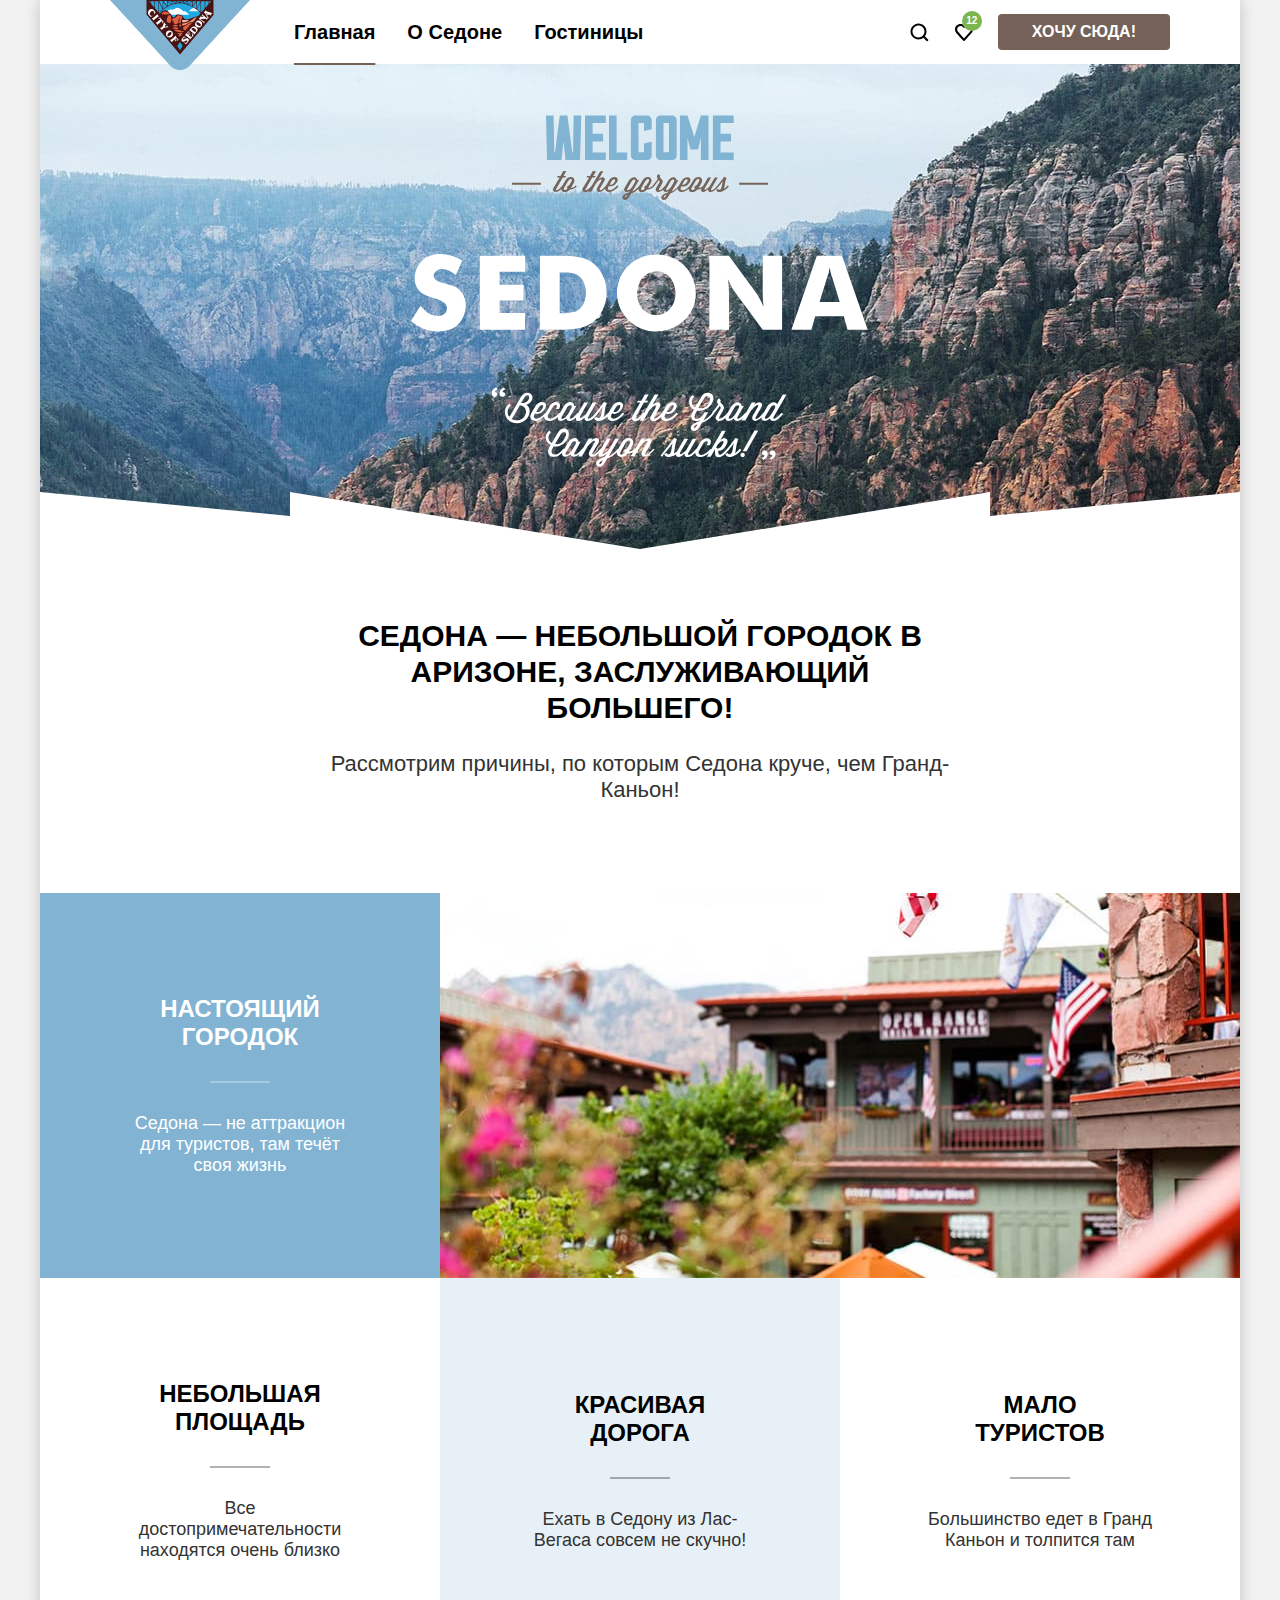
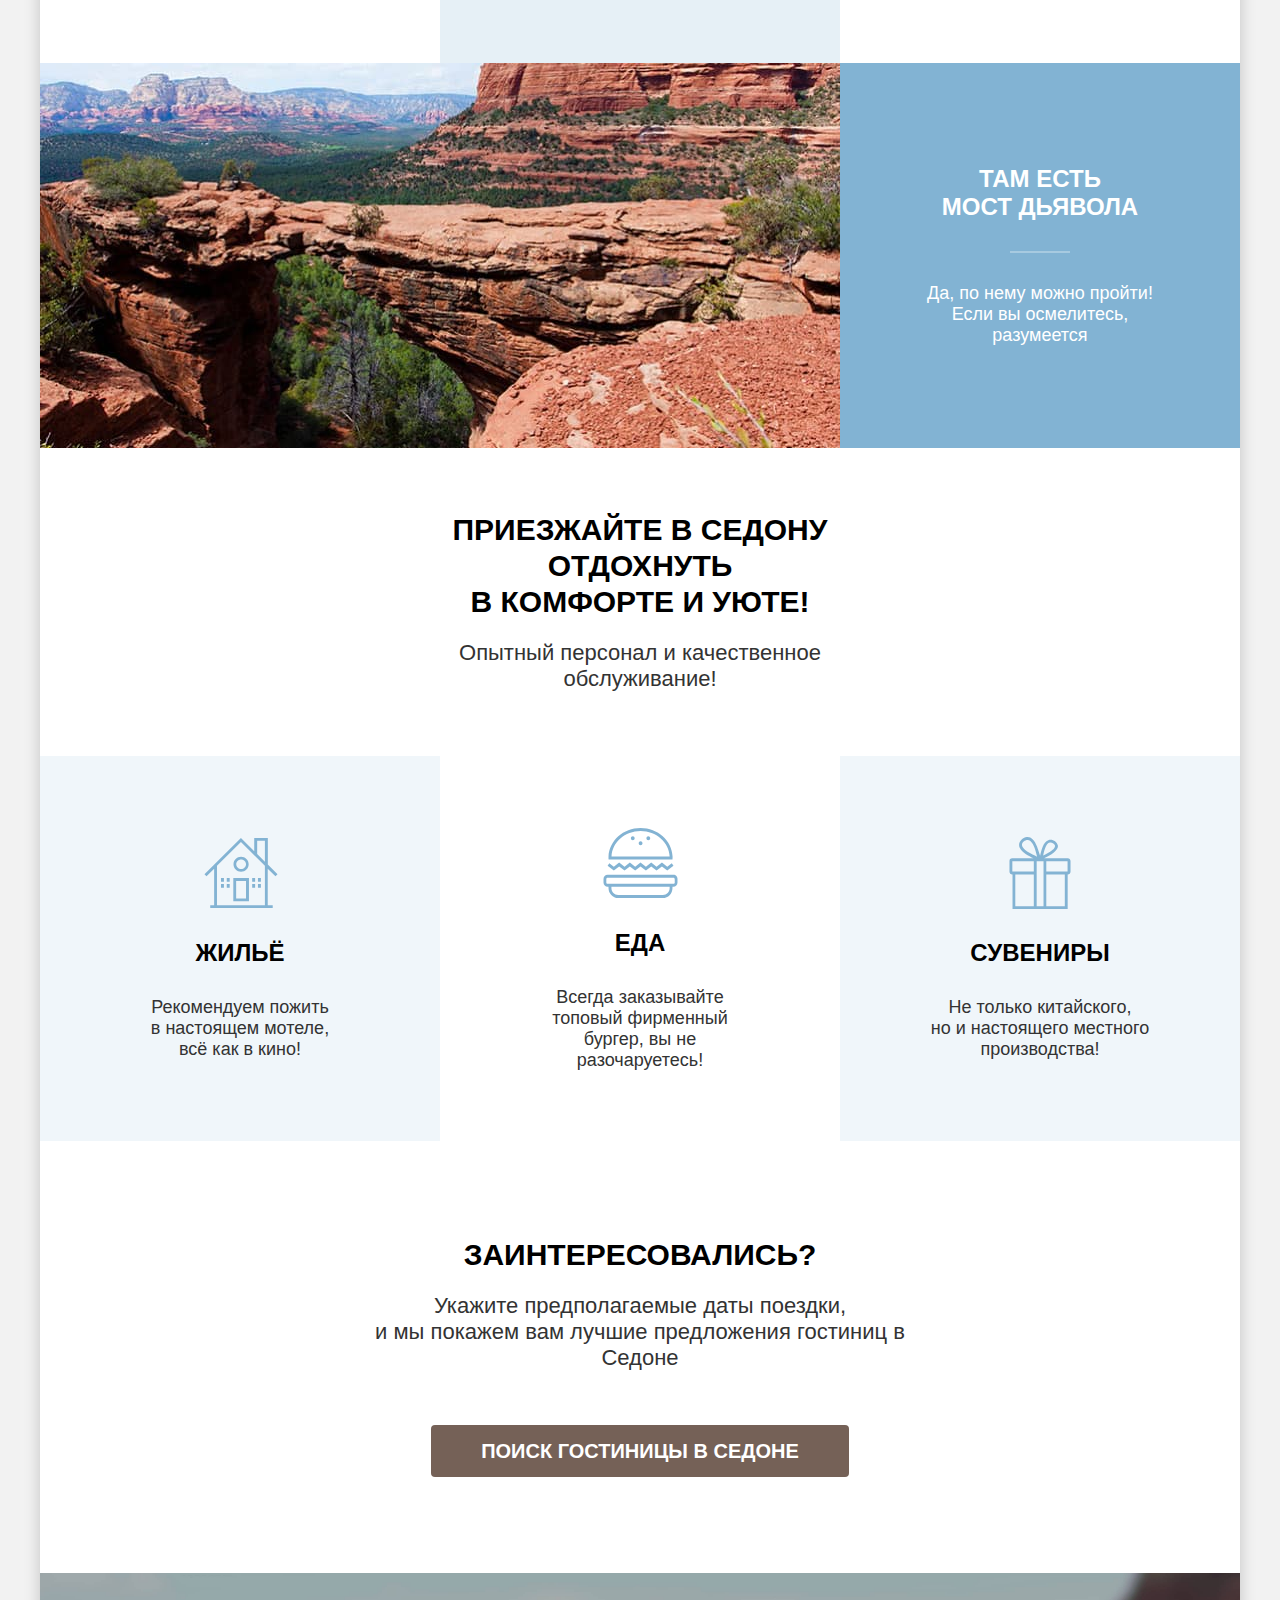
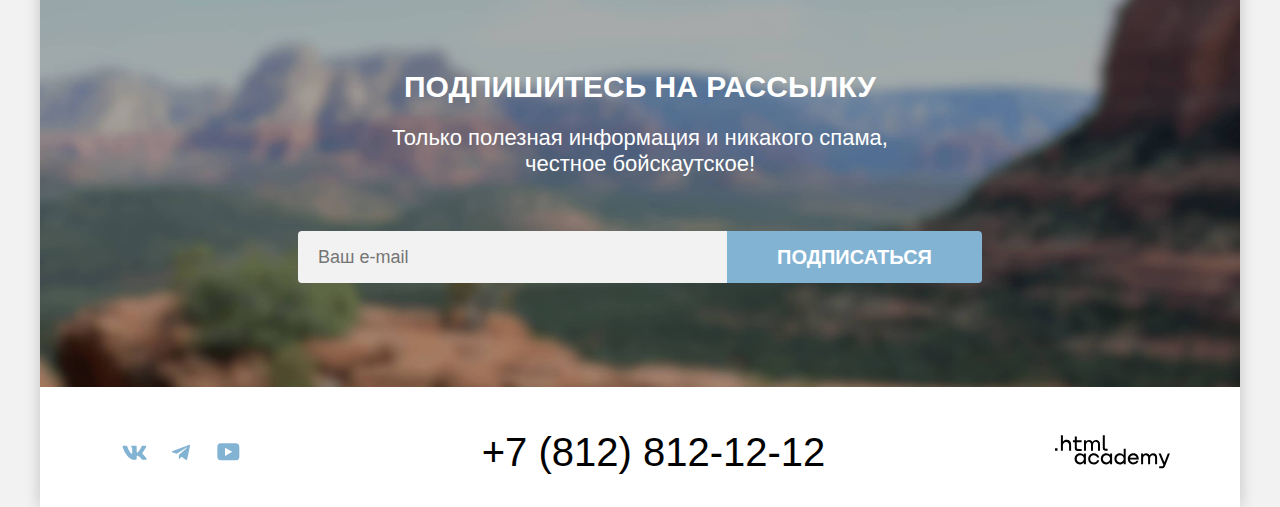
==== commit 86d30438: "fixed width advantage, services, search" ====
--- a/index.html
+++ b/index.html
@@ -102,16 +102,16 @@
           <!-- services list -->
           <ul class="services_list">
             <li class="services_item housing_icon">
-              <h3 class="services_title">Жильё</h3>
-              <p class="services_description">Рекомендуем пожить в&nbsp;настоящем мотеле,<br>всё как в кино!</p>
+              <h3 class="services_item_title">Жильё</h3>
+              <p class="services_item_description">Рекомендуем пожить в&nbsp;настоящем мотеле,<br>всё как в кино!</p>
             </li>
             <li class="services_item food_icon">
-              <h3 class="services_title">Еда</h3>
-              <p class="services_description">Всегда заказывайте топовый&nbsp;фирменный бургер, вы не разочаруетесь!</p>
+              <h3 class="services_item_title">Еда</h3>
+              <p class="services_item_description">Всегда заказывайте топовый&nbsp;фирменный бургер, вы не разочаруетесь!</p>
             </li>
             <li class="services_item souvenirs_icon">
-              <h3 class="services_title">Сувениры</h3>
-              <p class="services_description">Не только китайского,<br>но и настоящего местного производства!</p>
+              <h3 class="services_item_title">Сувениры</h3>
+              <p class="services_item_description">Не только китайского,<br>но и настоящего местного производства!</p>
             </li>
           </ul>
         </section>
--- a/styles/styles.css
+++ b/styles/styles.css
@@ -247,8 +247,9 @@
 /* advantage - start */
 /* advantage header container */
 .advantage_header_container {
-  padding: 69px 274px;
-  margin-bottom: 21px; /* ? */
+  width: 652px;
+  margin: 0 auto;
+  padding: 69px 0 90px 0;
 }
 
 .advantage_title {
@@ -348,7 +349,9 @@
 /* services - start*/
 /* services header container */
 .services_header_container {
-  padding: 64px 274px;
+  width: 505px;
+  margin: 0 auto;
+  padding: 64px 0;
 }
 
 .services_title {
@@ -418,8 +421,8 @@
   background-size: contain;
 }
 
-/* services title */
-.services_title {
+/* services item title */
+.services_item_title {
   margin: 0;
   font-size: 24px;
   line-height: 28px;
@@ -428,8 +431,8 @@
   color: #000000;
 }
 
-/* services description */
-.services_description {
+/* services item description */
+.services_item_description {
   margin: 0;
   text-align: center;
 }
@@ -437,8 +440,9 @@
 
 /* search hotel - start*/
 .search_hotel {
-  padding: 96px 274px;
+  width: 592px;
   margin: 0 auto;
+  padding: 96px 0;
 }
 
 .search_hotel_title {
@@ -1028,7 +1032,7 @@
                     .card_list - списком */
 /* card_grid - start */
 .catalog_list.card_grid {
-  grid-template-columns: repeat(3, 340px);
+  grid-template-columns: repeat(auto-fit, 340px);
 }
 
 .catalog_item.card_grid {
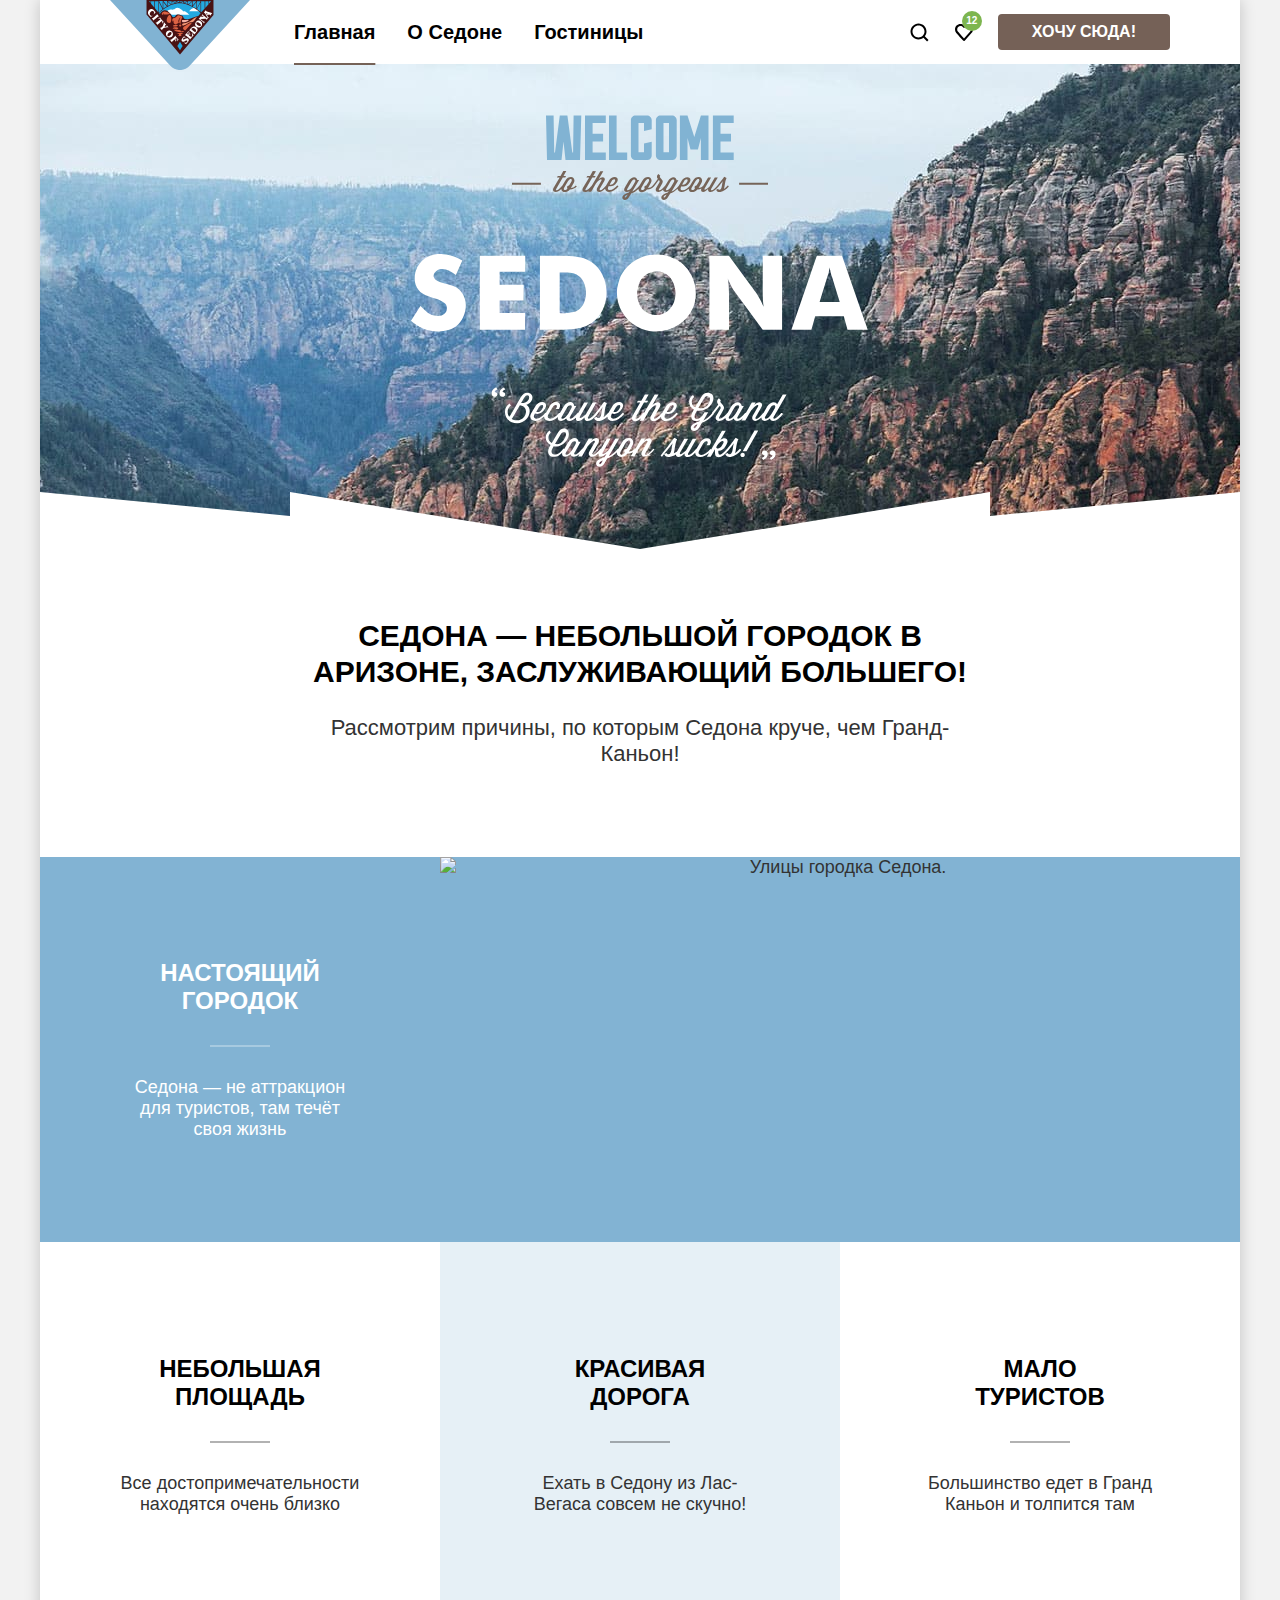
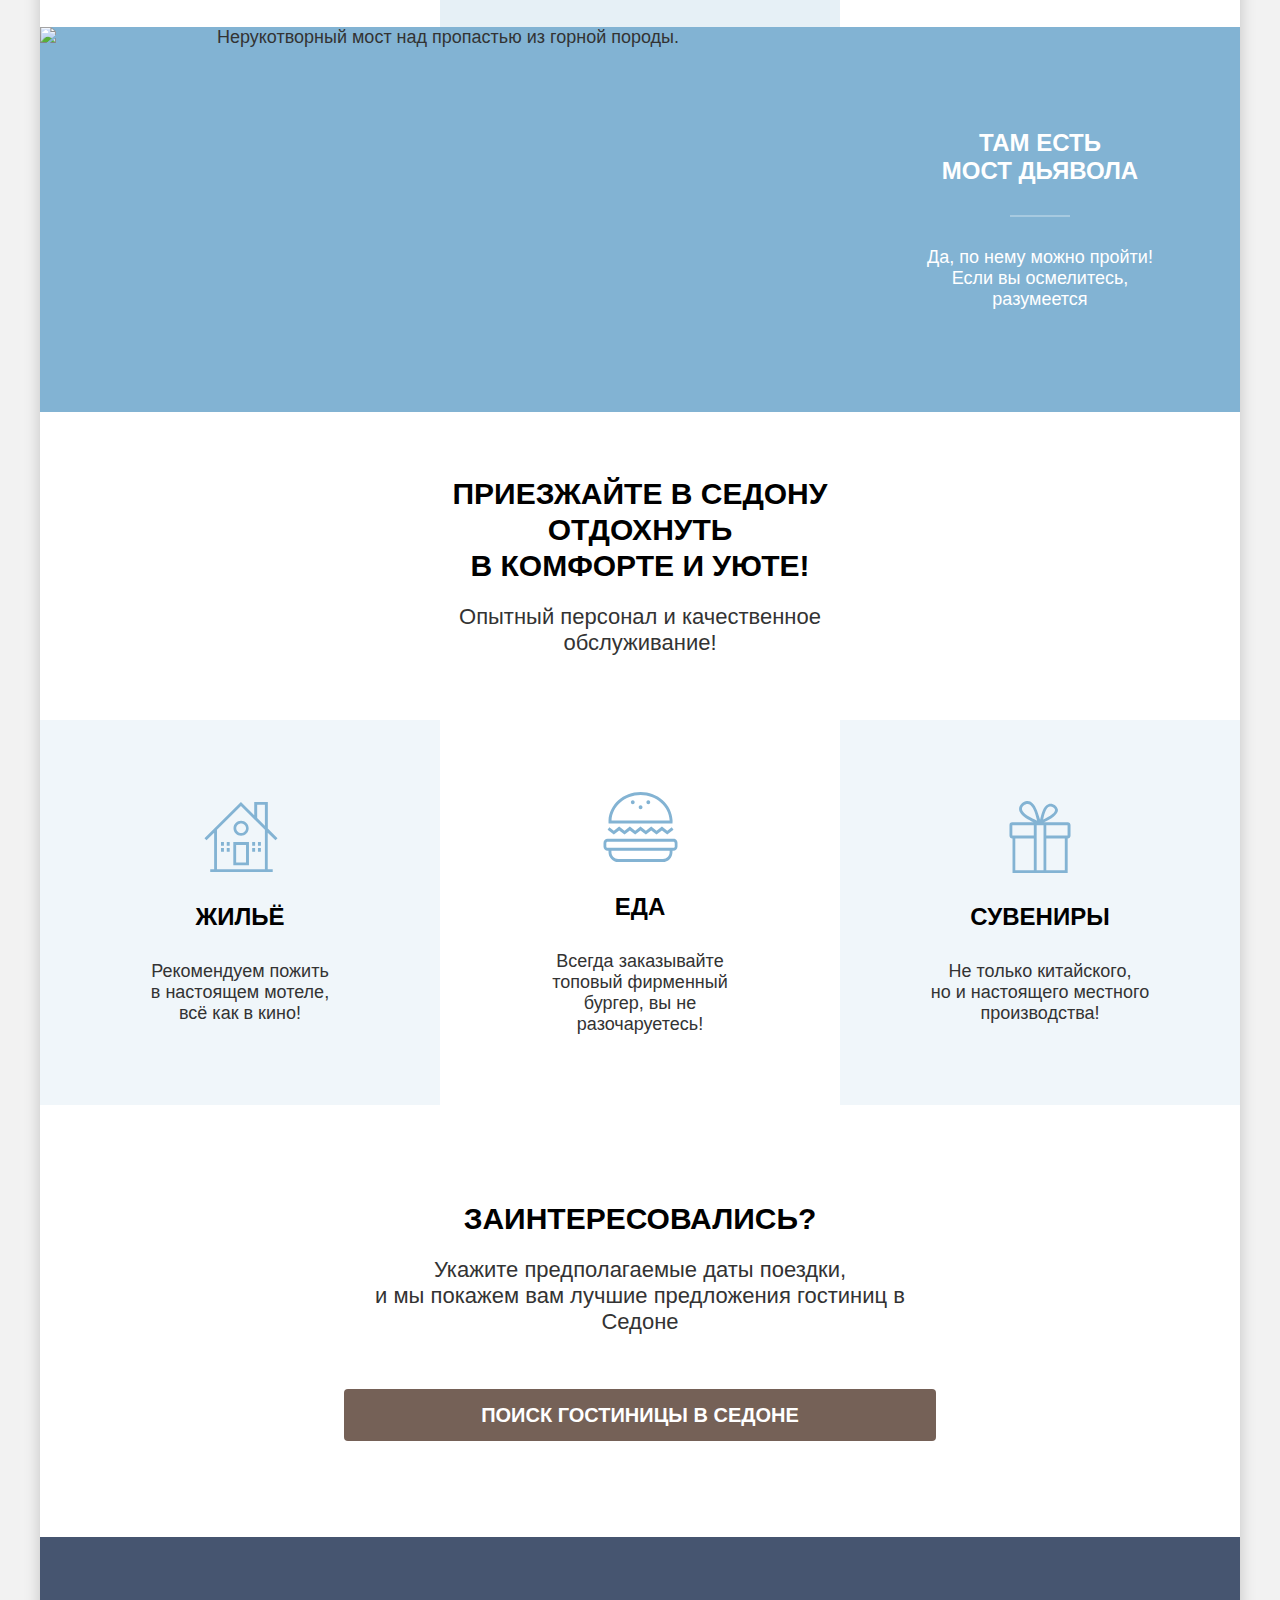
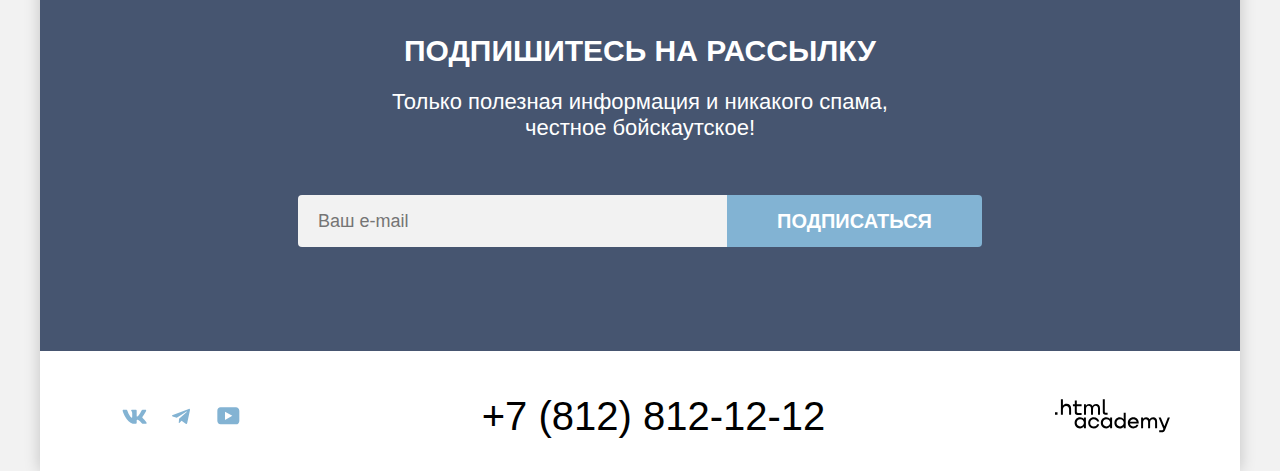
==== commit cf14f0ba: "fixed preliminary defense" ====
--- a/index.html
+++ b/index.html
@@ -3,19 +3,20 @@
   <head>
     <meta charset="utf-8">
     <title>HTML Academy: Седона</title>
-    <link rel="preload" href="fonts/ptsans-700.woff2" as="font" type="font/woff2" crossorigin>
+    <link rel="icon" href="favicon.ico">
+    <link rel="icon" type="image/png" href="images/favicon.png"><!-- 32×32 -->
     <link rel="stylesheet" href="styles/styles.css">
   </head>
   <body>
     <div class="page_container">
       <!-- header -->
-      <header class="page_header">
-          <div class="logo_container">
-            <img class="logo_img" src="images/logo.svg" width="140" height="70" alt="Логотип города Седона." usemap="#logo">
-            <map name="logo">
-              <area target="_self" alt="" title="" href="index.html" coords="0,0,70,75,140,0" shape="poly">
-            </map>
-          </div>
+      <header class="page_header" data-test="header">
+        <div class="logo_container">
+          <img class="logo_img" src="images/logo.svg" width="140" height="70" alt="Логотип города Седона." usemap="#logo">
+          <map name="logo">
+            <area target="_self" alt="Ссылка на главную" href="index.html" coords="0,0,70,70,140,0" shape="poly">
+          </map>
+        </div>
         <nav class="nav">
           <!-- navigation  -->
           <ul class="nav_list">
@@ -34,14 +35,14 @@
             <li class="custom_menu_item">
               <a class="custom_menu_link" href="#">
                 <svg class="custom_menu_icon" aria-hidden="true" focusable="false" width="19" height="19" fill="currentColor" viewBox="0 0 19 19" xmlns="http://www.w3.org/2000/svg"><path d="m18.5 17.008-3.7-3.68c1-1.292 1.7-2.983 1.7-4.872C16.5 4.08 12.9.5 8.5.5s-8 3.68-8 8.055c0 4.376 3.6 7.956 8 7.956 1.8 0 3.5-.597 4.9-1.69l3.7 3.679 1.4-1.492Zm-10-2.486c-3.3 0-6-2.685-6-5.967 0-3.282 2.7-5.967 6-5.967s6 2.685 6 5.967c0 3.282-2.7 5.967-6 5.967Z"/></svg>
-                <span class="visually_hidden">Поиск</span>
+                <span class="visually_hidden">Поиск.</span>
               </a>
             </li>
             <li class="custom_menu_item">
               <a class="custom_menu_link" href="#">
                 <svg class="custom_menu_icon" aria-hidden="true" focusable="false" width="18" height="17" fill="currentColor" viewBox="0 0 18 17" xmlns="http://www.w3.org/2000/svg"><path d="M8.9 17c-.3 0-.6-.1-.8-.4-5.4-6.1-6.7-7.5-7-7.9C.4 7.8 0 6.6 0 5.4 0 2.4 2.4 0 5.5 0 6.8 0 8 .5 9 1.3 10 .5 11.3 0 12.5 0c3 0 5.5 2.4 5.5 5.4 0 1.3-.5 2.5-1.3 3.4l-7 7.9c-.2.2-.4.3-.8.3Zm-6-9.5c.3.4 3.5 4 6.1 6.9l6.2-7c.5-.5.7-1.2.7-2 0-1.8-1.5-3.3-3.3-3.3-1 0-2 .5-2.7 1.3-.3.3-.6.4-.9.4-.3 0-.6-.2-.8-.4-.7-.8-1.7-1.3-2.7-1.3-1.8 0-3.3 1.5-3.3 3.3-.1.9.3 1.6.7 2.1-.1 0-.1 0 0 0Z"/></svg>
-                <div class="custom_menu_counter">12</div>
-                <span class="visually_hidden">Избраное</span>
+                <span class="visually_hidden">Избраное.</span>
+                <span class="custom_menu_counter">12</span>
               </a>
             </li>
             <li class="custom_menu_item">
@@ -51,14 +52,14 @@
         </nav>
       </header>
       <!-- main -->
-      <main class="page_main">
+      <main class="page_main" data-test="main">
         <!-- hero -->
-        <section class="hero">
-          <h1 class="visually_hidden">Добропожаловать в Седону, потому что Гранд Каньон отстой!</h1>
+        <section class="hero" data-test="hero">
+          <h1 class="visually_hidden">Добро пожаловать в Седону, потому что Гранд Каньон отстой!</h1>
           <img class="hero_img" src="images/hero/svg/hero_welcome.svg" width="458" height="352" alt=""> <!-- alt - дублирует h1 -->
         </section>
         <!-- advantage -->
-        <section class="advantage">
+        <section class="advantage" data-test="advantages">
           <div class="advantage_header_container">
             <h2 class="advantage_title">Седона — небольшой городок в Аризоне, заслуживающий большего!</h2>
             <p class="advantage_text">Рассмотрим причины, по которым Седона круче, чем Гранд-Каньон!</p>
@@ -70,7 +71,7 @@
                 <h3 class="advantage_item_title">Настоящий городок</h3>
                 <p class="advantage_item_text">Седона — не аттракцион для туристов, там течёт своя жизнь</p>
               </div>
-              <img class="advantage_large_img" src="images/advantages/jpg/photo-buildings.jpg" width="800" height="385" alt="Улицы городка Седона.">
+              <img class="advantage_large_img" src="images/advantages/jpg/photo_buildings.jpg" width="800" height="385" alt="Улицы городка Седона.">
             </li>
             <li class="advantage_item small">
               <h3 class="advantage_item_title">Небольшая площадь</h3>
@@ -85,7 +86,7 @@
               <p class="advantage_item_text">Большинство едет в Гранд Каньон и толпится там</p>
             </li>
             <li class="advantage_item large">
-              <img class="advantage_large_img" src="images/advantages/jpg/photo-devil-bridge.jpg" width="800" height="385" alt="Нерукотворный мост над пропастью из горной породы.">
+              <img class="advantage_large_img" src="images/advantages/jpg/photo_devil_bridge.jpg" width="800" height="385" alt="Нерукотворный мост над пропастью из горной породы.">
               <div class="advantage_large_container">
                 <h3 class="advantage_item_title">Там есть мост&nbsp;дьявола</h3>
                 <p class="advantage_item_text">Да, по нему можно пройти! Если вы осмелитесь, разумеется</p>
@@ -94,7 +95,7 @@
           </ul>
         </section>
         <!-- services -->
-        <section class="services">
+        <section class="services" data-test="service">
           <div class="services_header_container">
             <h2 class="services_title">Приезжайте в Седону отдохнуть<br>в комфорте и уюте!</h2>
             <p class="services_text">Опытный персонал и качественное обслуживание!</p>
@@ -116,24 +117,26 @@
           </ul>
         </section>
         <!-- search hotel -->
-        <article class="search_hotel">
+        <article class="search_hotel" data-test="search">
           <h2 class="search_hotel_title">Заинтересовались?</h2>
           <p class="search_hotel_description">Укажите предполагаемые даты поездки,<br>и мы покажем вам лучшие предложения гостиниц в Седоне</p>
-          <button class="search_hotel_button button" type="button">Поиск гостиницы в седоне</button>
+          <a class="search_hotel_button button" href="#" type="button">Поиск гостиницы в седоне</a>
         </article>
         <!-- subscribe -->
-        <article class="subscribe">
-          <h2 class="subscribe_title">Подпишитесь на рассылку</h2>
-          <p class="subscribe_description">Только полезная информация и никакого спама, честное&nbsp;бойскаутское!</p>
-          <form class="subscribe_form" action="https://echo.htmlacademy.ru/" method="post">
-            <label class="visually_hidden" for="subscribe_email">Почта</label>
-            <input class="subscribe_input" type="email" name="subscribe_email" id="subscribe_email" placeholder="Ваш e-mail" required>
-            <button class="subscribe_submit button" type="submit">Подписаться</button>
-          </form>
+        <article class="subscribe" data-test="subscribe">
+          <div class="subscribe_container">
+            <h2 class="subscribe_title">Подпишитесь на рассылку</h2>
+            <p class="subscribe_description">Только полезная информация и никакого спама, честное&nbsp;бойскаутское!</p>
+            <form class="subscribe_form" action="https://echo.htmlacademy.ru/" method="post">
+              <label class="visually_hidden" for="subscribe_email">Почта.</label>
+              <input class="subscribe_input" type="email" name="subscribe_email" id="subscribe_email" placeholder="Ваш e-mail" required>
+              <button class="subscribe_submit button" type="submit">Подписаться</button>
+            </form>
+          </div>
         </article>
       </main>
       <!-- footer -->
-      <footer class="page_footer">
+      <footer class="page_footer" data-test="footer">
         <section class="footer_section">
           <h2 class="visually_hidden">Контакты</h2>
           <ul class="social_list">
@@ -159,9 +162,10 @@
           <a class="footer_phone" href="tel:+78128121212">+7 (812) 812-12-12</a>
           <a class="footer_logo_link" href="https://htmlacademy.ru/">
             <svg class="footer_logo_icon" aria-hidden="true" focusable="false" width="115" height="34" fill="currentColor" viewBox="0 0 115 34" xmlns="http://www.w3.org/2000/svg"><path d="M0 13.256v2.6h2.5v-2.6H0ZM11.6 4.856c-1.6 0-2.8.7-3.6 1.7h-.1v-6.2h-2v15.5h2v-5.3c0-2.1 1.3-3.6 3.3-3.6 1.8 0 2.9 1.4 2.9 3.2v5.7h2v-6.1c.1-3-1.8-4.9-4.5-4.9ZM26.6 5.156h-4.8v-3.7h-2v3.8h-1.9v2h1.9v6c0 1.7 1 2.7 2.7 2.7h4.1v-2h-3.7c-.7 0-1.1-.4-1.1-1.1v-5.7h4.8v-2ZM41.1 4.956c-1.6 0-2.9.8-3.5 2.1h-.1c-.6-1.2-1.8-2.1-3.4-2.1-1.4 0-2.5.8-3.1 1.8h-.1v-1.6H29v10.6h2v-5.4c0-2 1-3.5 2.6-3.5 1.5 0 2.4 1 2.4 2.6v6.3h2v-5.6c0-2.4 1.4-3.3 2.6-3.3 1.5 0 2.4 1 2.4 2.6v6.3h2v-6.5c.1-2.5-1.4-4.3-3.9-4.3ZM47.8 13.056c0 1.7 1 2.7 2.8 2.7h2v-2h-1.7c-.7 0-1.1-.4-1.1-1.1V.356h-2v12.7ZM28.9 20.056c-.9-1.1-2.2-1.8-3.9-1.8-3.1 0-5.4 2.3-5.4 5.6s2.3 5.6 5.4 5.6c1.8 0 3-.8 3.8-1.9h.1v1.6h2v-10.6h-2v1.5Zm-3.6 7.4c-2.2 0-3.6-1.6-3.6-3.6s1.4-3.6 3.6-3.6 3.6 1.6 3.6 3.6c0 1.9-1.4 3.6-3.6 3.6ZM44.2 22.356c-.5-2.4-2.6-4.1-5.4-4.1-3.4 0-5.6 2.5-5.6 5.6 0 3.1 2.2 5.6 5.6 5.6 2.8 0 4.9-1.8 5.4-4.2h-2.1c-.4 1.3-1.7 2.3-3.3 2.3-2.2 0-3.6-1.6-3.6-3.6s1.4-3.6 3.6-3.6c1.6 0 2.8 1 3.3 2.2h2.1v-.2ZM55.1 20.056c-.9-1.1-2.2-1.8-3.9-1.8-3.1 0-5.4 2.3-5.4 5.6s2.3 5.6 5.4 5.6c1.8 0 3-.8 3.8-1.9h.1v1.6h2v-10.6h-2v1.5Zm-3.6 7.4c-2.2 0-3.6-1.6-3.6-3.6s1.4-3.6 3.6-3.6 3.6 1.6 3.6 3.6c0 1.9-1.5 3.6-3.6 3.6ZM68.7 20.156c-.9-1.1-2.2-1.9-3.9-1.9-3.1 0-5.4 2.3-5.4 5.6s2.2 5.6 5.4 5.6c1.7 0 3-.8 3.8-1.8h.1v1.5h2v-15.4h-2v6.4Zm-3.6 7.3c-2.2 0-3.6-1.6-3.6-3.6s1.4-3.6 3.6-3.6 3.6 1.6 3.6 3.6c-.1 2-1.5 3.6-3.6 3.6ZM78.3 18.256c-3.3 0-5.5 2.5-5.5 5.6 0 3 2.1 5.6 5.5 5.6 2.5 0 4.5-1.3 5.2-3.6h-2.1c-.5 1-1.6 1.6-3 1.6-1.9 0-3.3-1.3-3.4-2.9h8.8c.2-3.6-2-6.3-5.5-6.3Zm0 1.9c1.7 0 3 1 3.3 2.6h-6.5c.3-1.5 1.5-2.6 3.2-2.6ZM98.2 18.256c-1.6 0-2.9.8-3.6 2h-.1c-.6-1.2-1.8-2-3.4-2-1.4 0-2.5.7-3.1 1.8v-1.5h-1.9v10.6h2v-5.4c0-2 1-3.4 2.6-3.5 1.5 0 2.4 1 2.4 2.6v6.3h2v-5.6c0-2.4 1.4-3.3 2.6-3.3 1.5 0 2.4 1 2.4 2.6v6.3h2v-6.5c.1-2.6-1.4-4.4-3.9-4.4ZM109.4 27.356l-3.6-8.9h-2.2l4.8 11.6c-.3.9-.7 1.2-1.7 1.2h-2.5v2h2.5c1.8 0 2.8-.8 3.5-2.6l4.7-12.2h-2.1l-3.4 8.9Z"/></svg>
+            <span class="visually_hidden">Логотип HTML Academy.</span>
           </a>
         </section>
       </footer>
-    </div>
+    </div> <!-- page_container - end -->
   </body>
 </html>
--- a/styles/styles.css
+++ b/styles/styles.css
@@ -40,20 +40,20 @@
   line-height: 20px;
   text-align: center;
   text-transform: uppercase;
-  text-decoration: none; /* проверить на всех кнопках */
-  color: #FFFFFF;
+  text-decoration: none;
+  color: #ffffff;
   border: none;
   border-radius: 4px;
   cursor: pointer;
 }
 
 html {
-	display: grid;
+  display: grid;
   min-block-size: 100%;
 }
 
 body {
-	display: grid;
+  display: grid;
   min-block-size: 100%;
   margin: 0;
   font-family: "PT Sans", "Arial", sans-serif;
@@ -62,42 +62,46 @@
   font-size: 18px;
   line-height: 21px;
   color: #333333;
-  background-color: #F2F2F2;
+  background-color: #f2f2f2;
 }
 
 .page_container {
-	display: grid;
-	grid-template-rows: auto 1fr;
+  display: grid;
+  grid-template-rows: auto 1fr;
   min-block-size: 100%;
   width: 1200px;
   margin: 0 auto;
-  background-color: #FFFFFF;
+  background-color: #ffffff;
   box-shadow: 0 0 15px rgba(0, 0, 0, 0.2);
 }
 
 /* page header - start */
 .page_header {
+  z-index: 1;
   display: flex;
   column-gap: 44px;
-  z-index: 1; /* накладываем logo и curent underline поверх main */
   padding: 0 70px;
   font-weight: 700;
   font-size: 20px;
   line-height: 24px;
 }
 
-/* logo - start */
+/* logo */
 .logo_container {
   position: relative;
   min-width: 140px;
   height: 70px;
-  margin-bottom: -6px; /* logo поверх main */
+  margin-bottom: -6px;
+}
+
+.logo_container:hover {
+  transform: scale(1.03) translateY(1px);
+  transition: all 0.2s ease-out;
 }
 
 .logo_img {
   display: block;
 }
-/* logo - end */
 
 /* nav - start */
 .nav {
@@ -130,6 +134,7 @@
   text-decoration: underline 2px solid #756257;
   text-underline-position: under;
   text-underline-offset: 19px;
+  opacity: 0.6;
 }
 
 .nav_link.current {
@@ -157,20 +162,20 @@
 }
 
 .custom_menu_link {
-  display: block;
   position: relative;
+  display: block;
   min-width: 20px;
   min-height: 20px;
   padding: 20px 0;
   text-decoration: none;
 }
 
-.custom_menu_link:not([type="button"]):hover {
+.custom_menu_link:not(.button):hover {
   transform: scale(1.2);
   transition: all 0.2s ease-out;
 }
 
-.custom_menu_link:not([type="button"]):active {
+.custom_menu_link:not(.button):active {
   transform: scale(1);
 }
 
@@ -191,8 +196,8 @@
 
 /* disabled link - ссылки с классом button без href */
 .custom_menu_link.button:not([href]) {
-  color: #FFFFFF;
-  background-color: #E5E5E5;
+  color: #ffffff;
+  background-color: #e5e5e5;
   cursor: default;
 }
 
@@ -207,21 +212,21 @@
 }
 
 .custom_menu_counter {
-  display: grid;
-  place-content: center;
   position: absolute;
   top: calc(50% - 11px);
   left: calc(50% + 8px);
-  transform: translate(-50%, -50%); /*  отступы от центра иконки */
+  display: grid;
+  place-content: center;
   min-width: 20px;
-  max-width: 25px;
-  min-height: 20px;
+  max-width: 25px; /* ограничен 999 */
+  height: 20px;
   padding: 0 4px;
   font-size: 10px;
   line-height: 10px;
-  color: #FFFFFF;
-  background-color: #7DB54F;
+  color: #ffffff;
+  background-color: #7db54f;
   border-radius: 10px;
+  transform: translate(-50%, -50%);
 }
 /* nav - end */
 /* page header - end */
@@ -247,7 +252,7 @@
 /* advantage - start */
 /* advantage header container */
 .advantage_header_container {
-  width: 652px;
+  width: 660px;
   margin: 0 auto;
   padding: 69px 0 90px 0;
 }
@@ -292,11 +297,11 @@
 }
 
 .advantage_item_title::after {
-  content: "";
   display: block;
   width: 60px;
   margin: 30px auto 0;
-  border-bottom: 2px solid rgba(0, 0, 0, 0.30);
+  border-bottom: 2px solid rgba(0, 0, 0, 0.3);
+  content: "";
 }
 
 .advantage_item_text {
@@ -308,15 +313,15 @@
   display: flex;
   flex-wrap: wrap;
   justify-content: center;
-  background-color: #82B3D3;
+  background-color: #82b3d3;
 }
 
 .advantage_large_container {
   display: grid;
   align-content: center;
   width: 400px;
-  padding: 40px 85px;
-  color: #FFFFFF;
+  padding: 40px 80px;
+  color: #ffffff;
 }
 
 .advantage_large_img {
@@ -325,11 +330,11 @@
 }
 
 .advantage_item.large .advantage_item_title {
-  color: #FFFFFF;
+  color: #ffffff;
 }
 
 .advantage_item.large .advantage_item_title::after {
-  border-bottom: 2px solid rgba(255, 255, 255, 0.30);
+  border-bottom: 2px solid rgba(255, 255, 255, 0.3);
 }
 
 /* small */
@@ -337,7 +342,7 @@
   display: grid;
   place-content: center;
   width: 400px;
-  padding: 40px 85px;
+  padding: 40px 80px;
 }
 
 .advantage_item.small:nth-child(odd) {
@@ -385,7 +390,7 @@
   justify-items: center;
   row-gap: 30px;
   min-height: 385px;
-  padding: 40px 85px;
+  padding: 40px 80px;
 }
 
 .services_item:nth-child(odd) {
@@ -394,10 +399,10 @@
 
 /* services icon */
 .services_item::before {
-  content: "";
   display: block;
   width: 75px;
   height: 72px;
+  content: "";
 }
 
 .services_item.housing_icon::before {
@@ -481,8 +486,15 @@
 }
 
 .search_hotel_button.button:disabled {
-  color: #FFFFFF;
-  background-color: #E5E5E5;
+  color: #ffffff;
+  background-color: #e5e5e5;
+  cursor: default;
+}
+
+/* disabled link - ссылки с классом button без href */
+.search_hotel_button.button:not([href]) {
+  color: #ffffff;
+  background-color: #e5e5e5;
   cursor: default;
 }
 /* search hotel - end*/
@@ -490,7 +502,12 @@
 /* subscribe - start*/
 .subscribe {
   margin: 0 auto;
-  padding: 96px 258px 104px;
+}
+
+.subscribe_container {
+  width: 684px;
+  margin: 0 auto;
+  padding: 96px 0 104px;
 }
 
 .subscribe_title {
@@ -512,7 +529,6 @@
 .subscribe_form {
   display: flex;
   justify-content: center;
-  min-width: 500px;
 }
 
 .subscribe_input {
@@ -521,9 +537,23 @@
   font-family: inherit;
   font-size: 18px;
   line-height: 24px;
-  background-color: #F2F2F2;
+  background-color: #f2f2f2;
   border: none;
   border-radius: 4px 0 0 4px;
+}
+
+.subscribe_input:hover,
+.subscribe_input:active {
+  background-color: #E6E6E6;
+}
+
+.subscribe_input:focus {
+  outline: 3px solid #83B3D3;
+  background-color: #E6E6E6;
+}
+
+.subscribe_input:disabled {
+  opacity: 0.3;
 }
 
 .subscribe_submit {
@@ -531,37 +561,37 @@
   padding: 8px 50px;
   font-size: 20px;
   line-height: 36px;
-  background-color: #82B3D3;
+  background-color: #82b3d3;
   border-radius: 0 4px 4px 0;
 }
 
 .subscribe_submit.button:hover,
 .subscribe_submit.button:focus {
-  background-color: #68A2CA;
+  background-color: #68a2ca;
 }
 
 .subscribe_submit.button:active {
   color: rgba(255, 255, 255, 0.3);
-  background-color: #82B3D3;
+  background-color: #82b3d3;
 }
 
 .subscribe_submit.button:disabled {
-  color: #FFFFFF;
-  background-color: #E5E5E5;
+  color: #ffffff;
+  background-color: #e5e5e5;
   cursor: default;
 }
 
 /* subscribe page main - background img */
 .page_main .subscribe {
-  color: #FFFFFF;
-  background-image: url("../images/background_subscribe.jpg");
+  color: #ffffff;
+  background-image: url("../images/subscribe/jpg/background_subscribe.jpg");
   background-repeat: no-repeat;
   background-size: cover;
   background-color: #465570;
 }
 
 .page_main .subscribe_title {
-  color: #FFFFFF;
+  color: #ffffff;
 }
 /* subscribe - end*/
 
@@ -588,17 +618,17 @@
 }
 
 .social_item_link {
-  display: block;
   position: relative;
+  display: block;
   min-width: 32px;
   min-height: 25px;
   padding: 4px;
-  color: #83B3D3;
+  color: #83b3d3;
 }
 
 .social_item_link:hover,
 .social_item_link:focus {
-  color: #68A2CA;
+  color: #68a2ca;
 }
 
 .social_item_link:active {
@@ -636,8 +666,8 @@
 
 /* footer logo */
 .footer_logo_link {
-  display: block;
   position: relative;
+  display: block;
   min-width: 115px;
   min-height: 33px;
   color: #000000;
@@ -665,8 +695,8 @@
 /* inner header - start*/
 .inner_header {
   padding: 35px 70px 70px;
-  color: #FFFFFF;
-  background-image: url("../images/background_filter.jpg");
+  color: #ffffff;
+  background-image: url("../images/catalog/jpg/background_filter.jpg");
   background-repeat: no-repeat;
   background-position: center;
   background-size: cover;
@@ -697,7 +727,6 @@
 
 /* добавляем arrow всем item кроме последнего */
 .breadcrumbs_item:not(:last-child)::after {
-  content: "";
   display: block;
   min-width: 8px;
   height: 20px;
@@ -706,17 +735,18 @@
   background-repeat: no-repeat;
   background-position: center;
   background-size: contain;
+  content: "";
 }
 
 .breadcrumbs_link {
-  display: block;
   position: relative;
+  display: block;
   min-width: 13px;
   min-height: 15px;
   font-size: 16px;
   line-height: 21px;
   text-decoration: none;
-  color: #FFFFFF;
+  color: #ffffff;
 }
 
 .breadcrumbs_link:not([aria-current="page"]):hover {
@@ -753,7 +783,9 @@
 
 .filter_group {
   display: grid;
+  align-content: start;
   row-gap: 32px;
+  min-width: 150px;
   margin: 0;
   padding: 0;
   border: none;
@@ -775,61 +807,189 @@
   list-style: none;
 }
 
-.filter_item {
-  display: flex;
-  align-items: center;
-}
-
-.filter_item input[type="checkbox"],
-.filter_item input[type="radio"] {
+.filter_control {
+  position: relative;
+  display: block;
+  padding-left: 36px;
+}
+
+.filter_control_mark {
+  position: absolute;
+  left: 0;
+  top: 50%;
+  display: grid;
+  place-content: center;
   width: 20px;
   height: 20px;
-  margin: 0 16px 0 0;
-  background-color: #FFFFFF;
+  background-color: #ffffff;
+  border-radius: 4px;
+  transform: translateY(-50%);
+}
+
+.filter_control_input:focus + .filter_control_mark {
+  outline: 3px solid #83b3d3;
+  box-shadow: 0 4px 10px 0 rgba(0, 0, 0, 0.25);
+}
+
+.filter_control:hover input:not(:disabled) ~ span {
+  opacity: 0.6;
+  cursor: pointer;
+}
+
+.filter_control:active .filter_control_input:not(:disabled) ~ span {
+  opacity: 0.3;
+  cursor: pointer;
+}
+
+.filter_control_input:disabled ~ span {
+  opacity: 0.3;
+  cursor: default;
+}
+
+.filter_control_input[type="checkbox"]:checked + .filter_control_mark::after {
+  display: block;
+  width: 20px;
+  height: 20px;
+  background-image: url("../images/catalog/svg/tick.svg");
+  background-repeat: no-repeat;
+  background-position: center;
+  background-size: contain;
+  content: "";
+}
+
+.filter_control_input[type="radio"] + .filter_control_mark {
+  border-radius: 50%;
+}
+
+.filter_control_input[type="radio"]:checked + .filter_control_mark::after {
+  display: block;
+  width: 10px;
+  height: 10px;
+  background-color: #3f5e72;
+  border-radius: 50%;
+  content: "";
 }
 
 /* filter group - price */
-.price_container_range {
-  display: grid;
-  grid-template-areas:
-    "filter_min_price filter_max_price"
-    "range_price range_price";
-    column-gap: 2px;
-}
-
-.price_container label[for="min-price"] {
-  grid-area: filter_min_price;
-}
-
-.price_container label[for="max-price"] {
-  grid-area: filter_max_price;
-}
-
-.price_container input[type="range"] {
-  grid-area: range_price;
-  /* temp */
-  padding-top: 5px;
-}
-
-.price_container input[type="number"] {
-  max-width: 100%;
-  min-width: 143px;
-  padding: 12px 20px;
+.price_container_input {
+  display: grid;
+  grid-template-columns: auto auto;
+  column-gap: 2px;
+  margin-bottom: 36px;
+}
+
+.range {
+  padding: 8px 0;
+}
+
+.range_wrapper_inputs {
+  position: relative;
+}
+
+.label_input {
+  position: absolute;
+  top: 50%;
+  right: 20px;
+  line-height: 24px;
+  color: rgba(0, 0, 0, 0.3);
+  transform: translateY(-50%);
+}
+
+.range_input {
+  width: 143px;
+  padding: 12px 42px 12px 20px;
   font-family: inherit;
   font-weight: 700;
   font-size: 18px;
   line-height: 24px;
   color: #000000;
-  background-color: #F2F2F2;
+  background-color: #f2f2f2;
   border: none;
-}
-
-.range_input_min[type="number"] {
+  -webkit-appearance: textfield;
+  appearance: textfield;
+}
+
+.range_input.min {
   border-radius: 4px 0 0 4px;
 }
 
-.range_input_max[type="number"] {
+.range_input.max {
   border-radius: 0 4px 4px 0;
+}
+
+.range_input::-webkit-outer-spin-button,
+.range_input::-webkit-inner-spin-button {
+  -webkit-appearance: none;
+  appearance: none;
+  margin: 0;
+}
+
+.range_input:hover {
+  background-color: #e6e6e6;
+}
+
+.range_input:active,
+.range_input:focus {
+  background-color: #e6e6e6;
+  outline: 3px solid #83b3d3;
+}
+
+.range_input:disabled {
+  opacity: 0.3;
+}
+
+.range_scale {
+  position: relative;
+  height: 4px;
+  background-color: rgba(255, 255, 255, 0.3);
+}
+
+.range_bar {
+  position: absolute;
+  /* + html style */
+  height: 4px;
+  background-color: #ffffff;
+}
+
+.range_toggle {
+  position: absolute;
+  top: 50%;
+  width: 20px;
+  height: 20px;
+  padding: 0;
+  background-color: #ffffff;
+  border: none;
+  border-radius: 5px;
+  transform: translateY(-50%);
+  cursor: pointer;
+}
+
+.range_toggle.min {
+  left: 0%;
+}
+
+.range_toggle.max {
+  right: 0%;
+}
+
+
+.range_toggle:hover {
+  box-shadow: 0 4px 10px 0 rgba(0, 0, 0, 0.25);
+}
+
+.range_toggle:focus {
+  outline: 3px solid #83b3d3;
+  box-shadow: 0 4px 10px 0 rgba(0, 0, 0, 0.25);
+}
+
+.range_toggle:active {
+  outline: 2px solid #83b3d3;
+  box-shadow: 0 7px 15px 0 rgba(0, 0, 0, 0.4);
+}
+
+.range_toggle:disabled {
+  opacity: 0;
+  cursor: default;
 }
 
 /* filter group - button */
@@ -844,22 +1004,22 @@
 
 /* button submit */
 .filter_button.submit {
-  background-color: #82B3D3;
+  background-color: #82b3d3;
 }
 
 .filter_button.submit:hover,
 .filter_button.submit:focus {
-  background-color: #68A2CA;
+  background-color: #68a2ca;
 }
 
 .filter_button.submit:active {
   color: rgba(255, 255, 255, 0.3);
-  background-color: #82B3D3;
+  background-color: #82b3d3;
 }
 
 .filter_button.submit:disabled {
-  color: #FFFFFF;
-  background-color: #E5E5E5;
+  color: #ffffff;
+  background-color: #e5e5e5;
   cursor: default;
 }
 
@@ -873,7 +1033,7 @@
 }
 
 .filter_button.reset:focus-visible {
-  outline: 3px solid #83B3D3;
+  outline: 3px solid #83b3d3;
 }
 
 .filter_button.reset:active {
@@ -887,7 +1047,6 @@
 }
 /* catalog filter - end */
 /* inner header - end */
-
 
 /* catalog - start */
 .catalog {
@@ -913,27 +1072,30 @@
 }
 
 .select_mode {
-  max-width: min-content;
-  padding: 12px 33px 12px 18px;
+  max-width: 440px;
+  min-width: 292px;
+  padding: 14px 33px 14px 18px;
   font-family: inherit;
   font-size: 18px;
   line-height: 21px;
   color: #333333;
-  outline: 2px solid #E5E5E5;
+  outline: 2px solid #e5e5e5;
+  background-color: #ffffff;
   border: none;
   border-radius: 4px;
   /*  select arrow */
-  appearance: none;
   background-image: url("../images/catalog/svg/select_arrow.svg");
   background-repeat: no-repeat;
-  background-position: calc(100% - 20px) center;
+  background-position: right 20px center;
   background-size: 12px auto;
+  -webkit-appearance: none;
+  appearance: none;
   cursor: pointer;
 }
 
 .select_mode:hover,
 .select_mode:focus {
-  outline-color: #68A2CA;
+  outline-color: #68a2ca;
 }
 
 .select_mode:disabled {
@@ -958,25 +1120,25 @@
   place-content: center;
   width: 48px;
   height: 48px;
-  outline: 2px solid #E5E5E5;
+  border: 2px solid #e5e5e5;
   border-radius: 4px;
 }
 
 .viewer_mode_link.current {
-  outline-color: #000000;
-  }
+  border-color: #000000;
+}
+
+.viewer_mode_link:focus {
+  outline: none;
+  border-color: #68a2ca;
+}
 
 .viewer_mode_link:hover,
 .viewer_mode_link:active {
-  outline-color: #000000;
-}
-
-.viewer_mode_link:focus {
-  outline-color: #68A2CA;
+  border-color: #000000;
 }
 
 .viewer_mode_item .show_card::before {
-  content: "";
   width: 16px;
   height: 14px;
   display: block;
@@ -984,10 +1146,10 @@
   background-repeat: no-repeat;
   background-position: center;
   background-size: contain;
+  content: "";
 }
 
 .viewer_mode_item .show_more::before {
-  content: "";
   width: 16px;
   height: 14px;
   display: block;
@@ -995,10 +1157,10 @@
   background-repeat: no-repeat;
   background-position: center;
   background-size: contain;
+  content: "";
 }
 
 .viewer_mode_item .show_list::before {
-  content: "";
   width: 16px;
   height: 14px;
   display: block;
@@ -1006,6 +1168,7 @@
   background-repeat: no-repeat;
   background-position: center;
   background-size: contain;
+  content: "";
 }
 /* sorting - end */
 
@@ -1023,7 +1186,7 @@
   gap: 16px 20px;
   padding: 20px;
   word-break: break-all;
-  outline: 1px solid #E6E6E6;
+  outline: 1px solid #e6e6e6;
   border-radius: 4px;
 }
 
@@ -1052,29 +1215,29 @@
 /* card_more - start */
 .catalog_item.card_more {
   grid-template-areas:
-  "catalog_img catalog_title catalog_stars catalog_rating"
-  "catalog_img catalog_description catalog_favorites_button catalog_more_link"
-  "catalog_img . . ."
-  "catalog_img . . .";
-grid-template-columns: repeat(4, 1fr);
-align-items: center;
+    "catalog_img catalog_title catalog_stars catalog_rating"
+    "catalog_img catalog_description catalog_favorites_button catalog_more_link"
+    "catalog_img . . ."
+    "catalog_img . . .";
+  grid-template-columns: repeat(4, 1fr);
+  align-items: center;
 }
 /* card_more - end/
 
 /* card_list - start*/
 .catalog_item.card_list {
   grid-template-areas:
-  "catalog_img catalog_title catalog_title"
-  "catalog_img catalog_description catalog_description"
-  "catalog_img catalog_more_link catalog_favorites_button"
-  "catalog_img catalog_stars catalog_rating";
+    "catalog_img catalog_title catalog_title"
+    "catalog_img catalog_description catalog_description"
+    "catalog_img catalog_more_link catalog_favorites_button"
+    "catalog_img catalog_stars catalog_rating";
 }
 /* card_list - end*/
 
 /* img */
 .catalog_img_link {
+  display: block;
   grid-area: catalog_img;
-  display: block;
   width: 300px;
   height: 212px;
 }
@@ -1098,9 +1261,10 @@
 
 /* description */
 .catalog_description {
+  display: grid;
   grid-area: catalog_description;
-  display: grid;
-  grid-template-columns: 1fr auto;
+  grid-template-columns: auto auto;
+  justify-content: space-between;
   column-gap: 20px;
   align-self: start;
   margin: 0;
@@ -1125,53 +1289,53 @@
 
 /* disabled link - ссылки с классом button без href */
 .catalog_more_link.button:not([href]) {
-  color: #FFFFFF;
-  background-color: #E5E5E5;
+  color: #ffffff;
+  background-color: #e5e5e5;
   cursor: default;
 }
 
 /* favorites button */
 .catalog_favorites_button {
   grid-area: catalog_favorites_button;
+  padding: 8px 18px;
   word-break: break-all;
-  padding: 8px 18px;
-  background-color: #82B3D3;
+  background-color: #82b3d3;
 }
 
 .catalog_favorites_button:hover,
 .catalog_favorites_button:focus {
-  background-color: #68A2CA;
+  background-color: #68a2ca;
 }
 
 .catalog_favorites_button:active {
   color: rgba(255, 255, 255, 0.3);
-  background-color: #82B3D3;
+  background-color: #82b3d3;
 }
 
 .catalog_favorites_button.current {
-  background-color: #7DB54F;
+  background-color: #7db54f;
 }
 
 .catalog_favorites_button.current:hover,
 .catalog_favorites_button.current:focus {
-  background-color: #6C9E42;
+  background-color: #6c9e42;
 }
 
 .catalog_favorites_button.current:active {
   color: rgba(255, 255, 255, 0.3);
-  background-color: #7DB54F;
+  background-color: #7db54f;
 }
 
 .catalog_favorites_button[type="button"]:disabled {
-  color: #FFFFFF;
-  background-color: #E5E5E5;
+  color: #ffffff;
+  background-color: #e5e5e5;
   cursor: default;
 }
 
 /* rating */
 .catalog_rating {
+  display: flex;
   grid-area: catalog_rating;
-  display: flex;
   justify-content: center;
   align-items: center;
   column-gap: 5px;
@@ -1180,7 +1344,7 @@
   font-size: 16px;
   line-height: 20px;
   text-transform: uppercase;
-  background-color: #F2F2F2;
+  background-color: #f2f2f2;
   border-radius: 4px;
 }
 
@@ -1190,21 +1354,21 @@
 
 /* stars */
 .catalog_stars {
+  display: grid;
   grid-area: catalog_stars;
-  display: grid;
   align-items: center;
   margin: 0;
   padding: 10px 0;
 }
 
 .catalog_stars::before {
-  content: "";
   display: block;
   height: 17px;
   background-image: url("../images/catalog/svg/stars.svg");
   background-repeat: repeat-x;
   background-position: left;
   background-size: 24px 17px;
+  content: "";
 }
 
 /*  width stars img = 18px, + margin-right = 6px*/
@@ -1231,11 +1395,11 @@
 
 /* top border pagination */
 .pagination_list::before {
-  content: "";
   display: block;
   width: 100%;
   margin-bottom: 32px;
-  border-top: 1px solid #E6E6E6;
+  border-top: 1px solid #e6e6e6;
+  content: "";
 }
 
 /* pagination - start */
@@ -1253,27 +1417,32 @@
   place-content: center;
   min-width: 60px;
   height: 60px;
+  padding: 0 15px;
   font-weight: 700;
   font-size: 20px;
   line-height: 36px;
   text-decoration: none;
-  color: #FFFFFF;
-  background-color: #82B3D3;
+  color: #ffffff;
+  background-color: #82b3d3;
   border-radius: 4px;
+}
+
+.pagination_link.current {
+  color: #000000;
+  background-color: #f2f2f2;
 }
 
 .pagination_link:not([type="button"]):not(.current):hover,
 .pagination_link:not([type="button"]):not(.current):focus {
-  background-color: #68A2CA;
+  background-color: #68a2ca;
 }
 
 .pagination_link:not([type="button"]):not(.current):active {
   color: rgba(255, 255, 255, 0.3);
-  background-color: #82B3D3;
+  background-color: #82b3d3;
 }
 
 .pagination_link.disclose {
-  padding: 0;
   font-weight: 400;
   font-size: 22px;
   line-height: 26px;
@@ -1284,8 +1453,456 @@
   cursor: pointer;
 }
 
-.pagination_link.current {
+.pagination_link.disclose:hover,
+.pagination_link.disclose:focus {
+  background-color: rgba(242, 242, 242, 0.6);
+}
+
+.pagination_link.disclose:active {
+  background-color: #f2f2f2;
+}
+/* pagination - end */
+
+/* modal - start*/
+.modal_container {
+  position: fixed;
+  top: 0;
+  left: 0;
+  z-index: 2;
+  width: 100%;
+  height: 100%;
+  background-color: rgba(242, 242, 242, 0.8);
+  display: none;
+}
+
+.modal_container:target {
+  display: flex;
+}
+
+.modal {
+  position: relative;
+  margin: auto;
+  padding: 64px 70px;
+  border-radius: 30px;
+  background-color: #ffffff;
+  box-shadow: 0 25px 50px 0 rgba(0, 0, 0, 0.15);
+}
+
+.modal_hotel_search {
+  width: 717px;
+}
+
+.modal_title {
+  margin: 0 45px 64px 0;
+  font-size: 30px;
+  line-height: 36px;
+  text-transform: uppercase;
   color: #000000;
-  background-color: #F2F2F2;
-}
-/* pagination - end */
+}
+
+/* hotel_search_form */
+.hotel_search_form {
+  display: grid;
+  grid-template-columns: 50% 50%;
+  row-gap: 48px;
+}
+
+.field_group {
+  align-items: center;
+}
+
+.field_group_label {
+  font-size: 20px;
+  font-weight: 700;
+  line-height: 24px;
+  color: #000000;
+  text-transform: capitalize;
+}
+
+.field_group input {
+  font-family: inherit;
+  font-size: 18px;
+  font-weight: 700;
+  color: #000000;
+  background-color: #f2f2f2;
+  border: none;
+}
+
+/* field_group data */
+.field_group.data {
+  grid-column: 1 / -1;
+  display: grid;
+  grid-template-columns: 137px 1fr;
+}
+
+/* input data */
+.wrapper_input_data {
+  position: relative;
+  align-self: flex-start;
+  max-width: 440px;
+  min-width: min-content;
+}
+
+.input_data {
+  width: 100%;
+  padding: 12px 45px 12px 20px;
+  line-height: 24px;
+  background-image: url("../images/modal/svg/icon_calendar.svg");
+  background-repeat: no-repeat;
+  background-position: right 20px center;
+  background-size: 20px;
+  border-radius: 4px;
+}
+
+.input_data::placeholder {
+  font-family: inherit;
+  font-size: 18px;
+  font-weight: 700;
+  line-height: 24px;
+  color: rgba(0, 0, 0, 0.6);
+}
+
+.input_data:hover {
+  background-color: #e6e6e6;
+  background-image: url("../images/modal/svg/icon_calendar_hover_focus.svg");
+  background-repeat: no-repeat;
+  background-position: right 20px center;
+  background-size: 20px;
+}
+
+.input_data:focus {
+  outline: 3px solid #83b3d3;
+  background: #e6e6e6;
+  background-image: url("../images/modal/svg/icon_calendar_hover_focus.svg");
+  background-repeat: no-repeat;
+  background-position: right 20px center;
+  background-size: 20px;
+  color: rgba(0, 0, 0, 0.6);
+}
+
+.input_data:disabled {
+  opacity: 0.3;
+}
+
+/* input data description */
+.input_data_description {
+  position: absolute;
+  bottom: 0;
+  display: none;
+  width: 100%;
+  padding: 4px 20px;
+  font-size: 16px;
+  font-weight: 400;
+  line-height: 21px;
+  transform: translateY(100%);
+  white-space: nowrap;
+  overflow: hidden;
+  text-overflow: ellipsis;
+  z-index: 2;
+}
+
+.input_data_description.warning {
+  display: block;
+  color: #ff5757;
+}
+
+.input_data_description.alert {
+  display: block;
+}
+
+/* переполнение */
+.input_data_description:active::after {
+  position: absolute;
+  bottom: 100%;
+  left: 15%;
+  width: 19px;
+  height: 9px;
+  margin-left: auto;
+  margin-right: auto;
+  background-image: url("../images/modal/svg/tooltip_arrow.svg");
+  content: "";
+}
+
+.input_data_description.warning:active {
+  transform: translateY(calc(100% + 10px));
+  border-radius: 10px;
+  background-color: #333333;
+  box-shadow: 0 15px 30px 0 rgba(0, 0, 0, 0.3);
+  white-space: normal;
+  overflow: visible;
+}
+
+.input_data_description.alert:active {
+  transform: translateY(calc(100% + 10px));
+  color: #ffffff;
+  border-radius: 10px;
+  background-color: #333333;
+  box-shadow: 0 15px 30px 0 rgba(0, 0, 0, 0.3);
+  white-space: normal;
+  overflow: visible;
+}
+
+/* field group adult */
+.field_group.adult {
+  grid-column: 1 / 2;
+  display: flex;
+  justify-content: space-between;
+  gap: 10px;
+  width: 247px;
+}
+
+/* field group children */
+.field_group.children {
+  grid-column: 2 / 3;
+  justify-self: flex-end;
+  display: flex;
+}
+
+.field_group.children .field_group_label {
+  margin-right: 11px;
+}
+
+/* toggle number persons  */
+.toggle_number_persons {
+  display: flex;
+  align-items: center;
+  justify-content: center;
+  width: 40px;
+  height: 48px;
+  padding: 14px 10px;
+  background-color: #f2f2f2;
+  border: none;
+  cursor: pointer;
+}
+
+.toggle_number_persons:focus {
+  outline: none;
+}
+
+.toggle_number_persons .sign_icon {
+  fill: rgba(117, 97, 87, 0.3);
+}
+
+.toggle_number_persons:hover .sign_icon {
+  fill: #000000;
+}
+
+.toggle_number_persons:focus .sign_icon {
+  fill: #000000;
+  outline: 3px solid #82b3d3;
+  border-radius: 4px;
+}
+
+.toggle_number_persons:active .sign_icon {
+  fill: rgba(117, 97, 87, 0.3);
+  outline: none;
+}
+
+.toggle_number_persons:disabled .sign_icon {
+  fill: rgba(117, 97, 87, 0.3);
+}
+
+.toggle_number_persons:disabled {
+  cursor: default;
+}
+
+.toggle_number_persons.minus {
+  border-radius: 4px 0 0 4px;
+}
+
+.toggle_number_persons.plus {
+  border-radius: 0 4px 4px 0;
+}
+
+/* number persons */
+.wrapper_number_persons {
+  display: flex;
+}
+
+.number_persons_input {
+  z-index: 1;
+  display: block;
+  width: 31px;
+  height: 48px;
+  padding: 14px 10px;
+  line-height: 20px;
+  text-align: center;
+  -webkit-appearance: textfield;
+  appearance: textfield;
+}
+
+.number_persons_input::-webkit-outer-spin-button,
+.number_persons_input::-webkit-inner-spin-button {
+  -webkit-appearance: none;
+  appearance: none;
+  margin: 0;
+}
+
+.number_persons_input:hover {
+  background-color: #e6e6e6;
+}
+
+.number_persons_input:focus {
+  outline: 3px solid #83b3d3;
+  background: #e6e6e6;
+  border-radius: 4px;
+}
+
+.number_persons_input:disabled {
+  opacity: 0.3;
+}
+
+/* tooltip */
+.tooltip {
+  position: relative;
+  margin-right: 46px;
+}
+
+.tooltip_toggle {
+  display: grid;
+  place-content: center;
+  width: 26px;
+  height: 26px;
+  padding: 0;
+  background-color: transparent;
+  border: none;
+  cursor: pointer;
+}
+
+.tooltip_toggle_icon {
+  color: #83b3d3;
+}
+
+.tooltip_text {
+  position: absolute;
+  top: calc(100% + 15px);
+  left: 50%;
+  display: none;
+  width: 256px;
+  padding: 22px;
+  font-size: 16px;
+  font-weight: 400;
+  line-height: 20px;
+  color: #ffffff;
+  background-color: #333333;
+  border-radius: 10px;
+  box-shadow: 0 15px 30px 0 rgba(0, 0, 0, 0.3);
+  transform: translate(-50%);
+}
+
+.tooltip_text::after {
+  position: absolute;
+  bottom: 100%;
+  left: 0;
+  right: 0;
+  width: 19px;
+  height: 9px;
+  margin-left: auto;
+  margin-right: auto;
+  background-image: url("../images/modal/svg/tooltip_arrow.svg");
+  content: "";
+}
+
+/* открывашка tooltip_text */
+.tooltip_toggle:hover + .tooltip_text,
+.tooltip_toggle:focus + .tooltip_text {
+  display: block;
+}
+
+/* modal submit */
+.modal_submit {
+  grid-column: 1 / -1;
+  padding: 18px 50px;
+  font-size: 20px;
+  line-height: 24px;
+  background-color: #83b3d3;
+  border-radius: 10px;
+}
+
+.modal_submit:hover,
+.modal_submit:focus {
+  background-color: #68a2ca;
+}
+
+.modal_submit:active {
+  color: rgba(255, 255, 255, 0.3);
+  background-color: #68a2ca;
+}
+
+.modal_submit:disabled {
+  color: #ffffff;
+  background-color: #e5e5e5;
+  cursor: default;
+}
+
+/* modal close button */
+.modal_close_button {
+  position: absolute;
+  top: 64px;
+  right: 52px;
+  display: flex;
+  align-items: center;
+  justify-content: center;
+  width: 52px;
+  height: 52px;
+  padding: 0;
+  background-color: #f2f2f2;
+  border: none;
+  border-radius: 50%;
+  cursor: pointer;
+}
+
+.close_button_icon {
+  fill: #000000;
+}
+
+.modal_close_button:hover {
+  background-color: #e6e6e6;
+}
+
+.modal_close_button:focus {
+  outline: 3px solid #83b3d3;
+  background-color: #e6e6e6;
+}
+
+.modal_close_button:active .close_button_icon {
+  fill-opacity: 0.3;
+}
+
+.modal_close_button:disabled:hover {
+  background-color: #f2f2f2;
+  cursor: default;
+}
+
+.modal_close_button:disabled .close_button_icon {
+  fill-opacity: 0.1;
+}
+/* modal - end*/
+
+/* анимация указателя на открытие модалки */
+.finger {
+  position: relative;
+}
+
+.finger::after {
+  content: "👈";
+  position: absolute;
+  top: 50%;
+  transform: translateY(-50%) scale(2.5);
+  animation-name: left-right;
+  animation-duration: 1s;
+  animation-timing-function: ease-out;
+  animation-iteration-count: infinite;
+}
+
+@keyframes left-right {
+  0% {
+    right: calc(0% - 60px);
+  }
+  50% {
+    right: calc(0% - 40px);
+  }
+  100% {
+    right: calc(0% - 60px);
+  }
+}
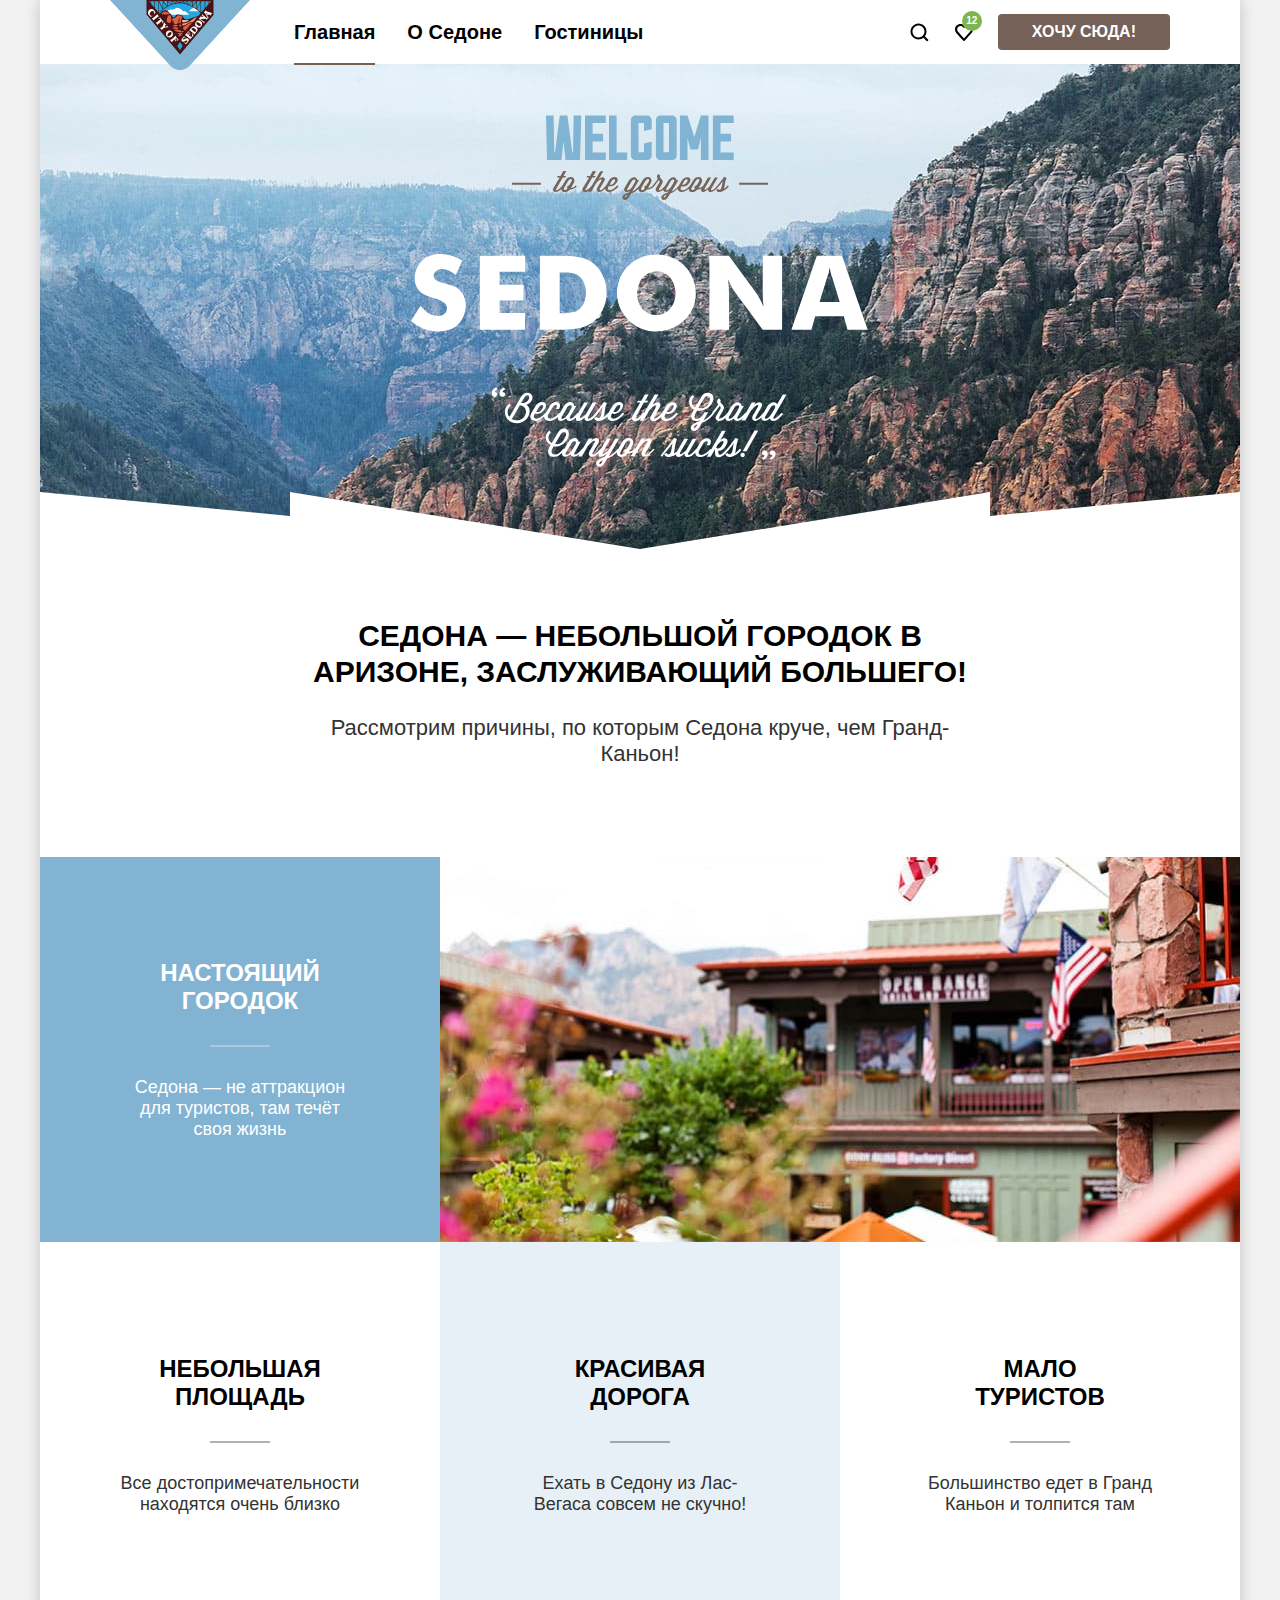
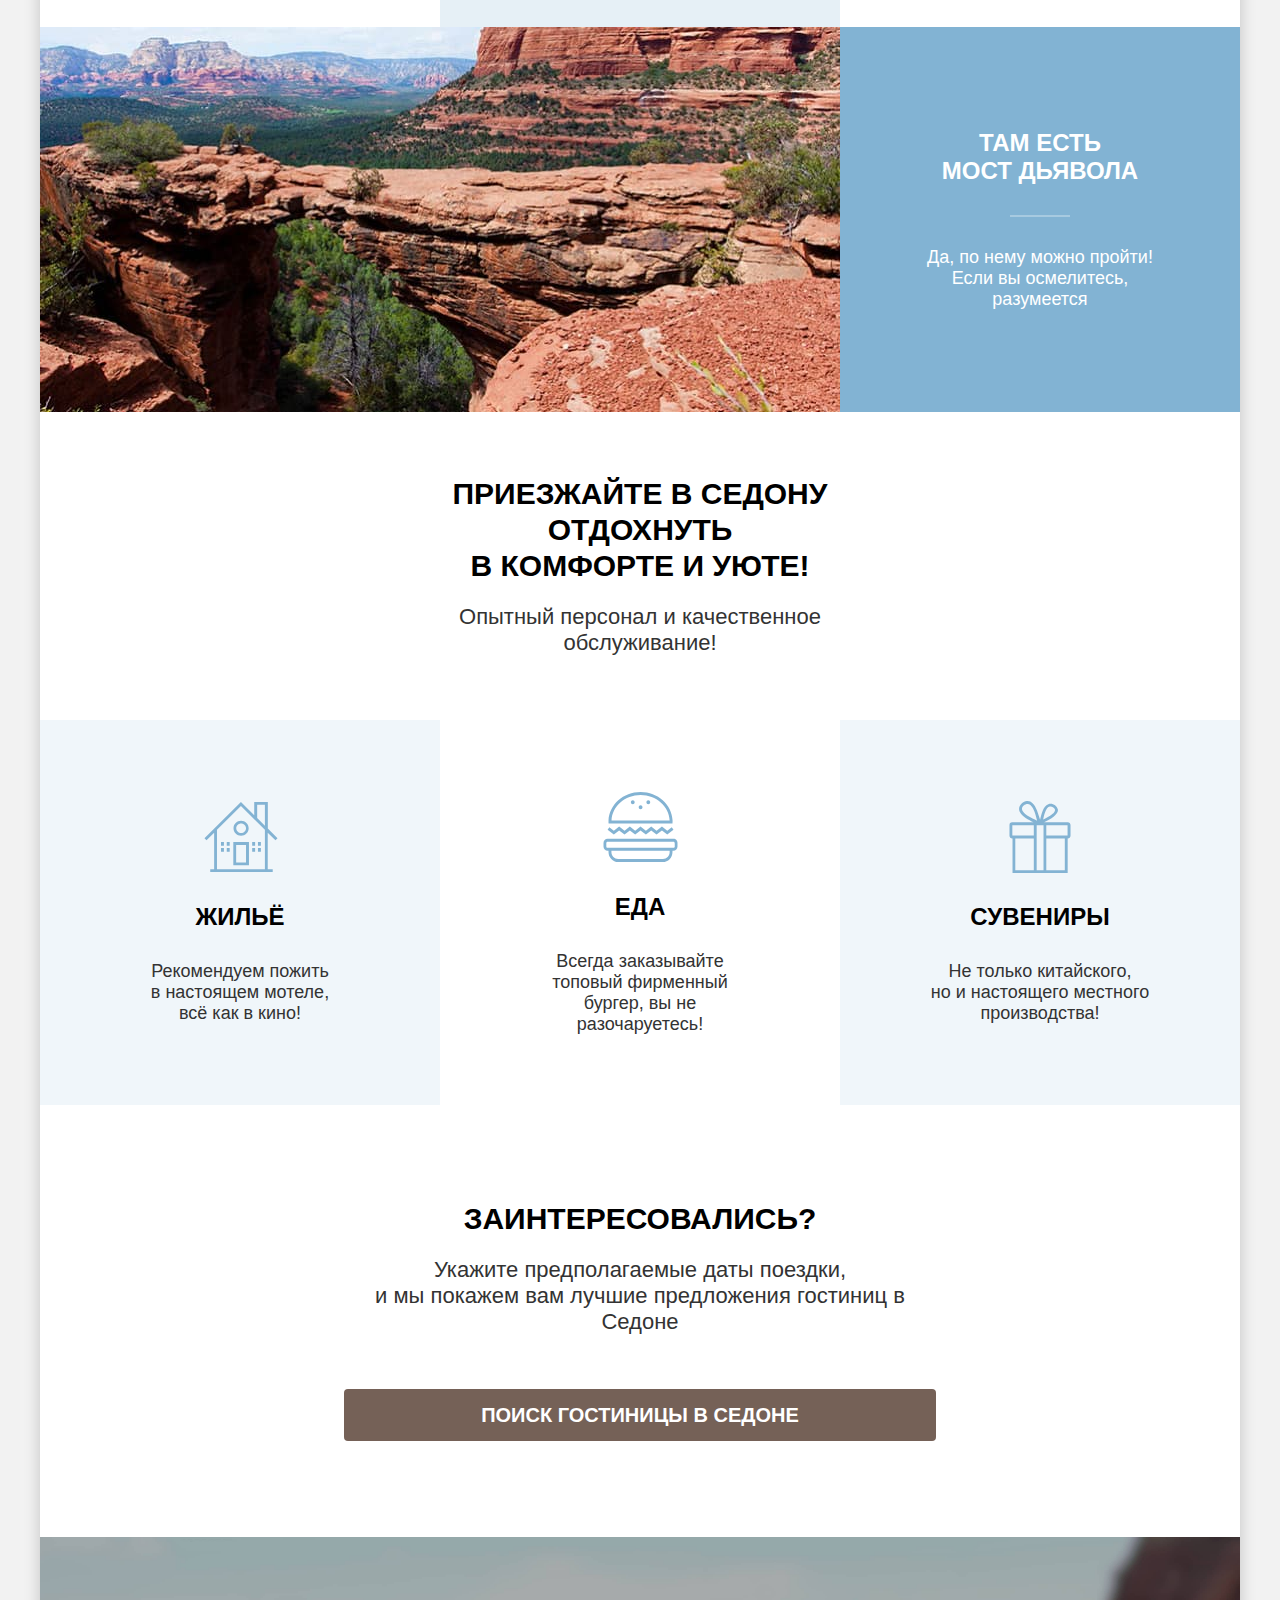
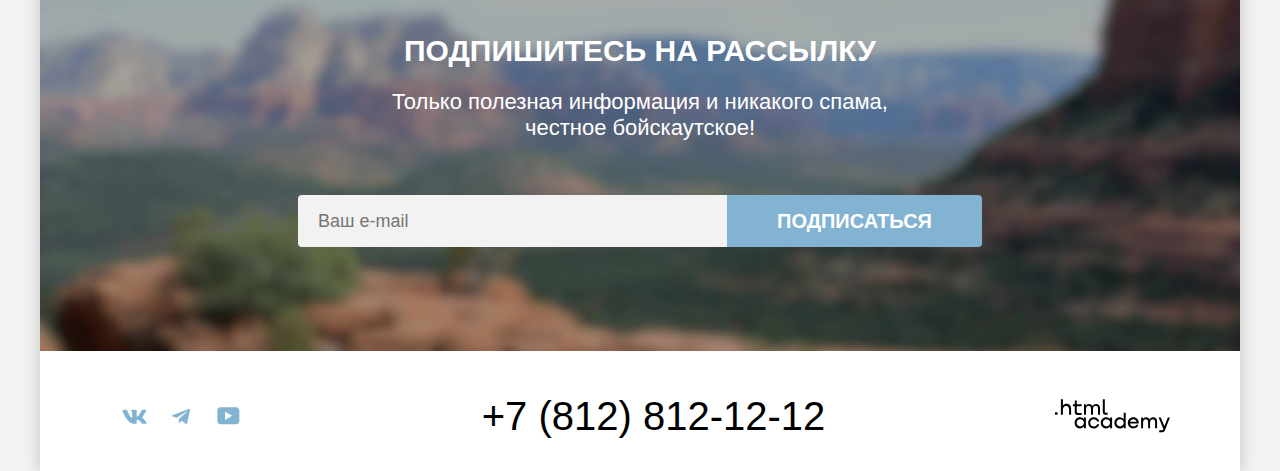
==== commit b425539d: "Merge pull request #11 from egorReka/master" ====
--- a/index.html
+++ b/index.html
@@ -46,7 +46,7 @@
               </a>
             </li>
             <li class="custom_menu_item">
-              <a class="custom_menu_link button" href="#" type="button">Хочу сюда!</a>
+              <a class="custom_menu_link button" href="#" role="button">Хочу сюда!</a>
             </li>
           </ul>
         </nav>
@@ -120,7 +120,7 @@
         <article class="search_hotel" data-test="search">
           <h2 class="search_hotel_title">Заинтересовались?</h2>
           <p class="search_hotel_description">Укажите предполагаемые даты поездки,<br>и мы покажем вам лучшие предложения гостиниц в Седоне</p>
-          <a class="search_hotel_button button" href="#" type="button">Поиск гостиницы в седоне</a>
+          <a class="search_hotel_button button" href="#" role="button">Поиск гостиницы в седоне</a>
         </article>
         <!-- subscribe -->
         <article class="subscribe" data-test="subscribe">
--- a/styles/styles.css
+++ b/styles/styles.css
@@ -127,20 +127,22 @@
   text-decoration: none;
   text-align: center;
   color: #000000;
+  position: relative;
 }
 
 .nav_link:hover,
 .nav_link:active {
-  text-decoration: underline 2px solid #756257;
-  text-underline-position: under;
-  text-underline-offset: 19px;
   opacity: 0.6;
 }
 
-.nav_link.current {
-  text-decoration: underline 2px solid #756257;
-  text-underline-position: under;
-  text-underline-offset: 19px;
+.nav_link.current::after {
+  display: block;
+  width: 100%;
+  height: 2px;
+  position: absolute;
+  bottom: -1px;
+  background-color: #756257;
+  content: "";
 }
 
 /* custom menu */
@@ -1475,8 +1477,20 @@
   display: none;
 }
 
+/* класс open для открытия модалки */
+.modal_container.open {
+  display: flex;
+}
+
+/* фолбэк */
+.modal_container:not(.open),
 .modal_container:target {
   display: flex;
+}
+
+/* вешаем на body при .modal_container.open или .modal_container:target */
+.scroll_lock {
+  overflow: hidden;
 }
 
 .modal {
@@ -1630,6 +1644,7 @@
   box-shadow: 0 15px 30px 0 rgba(0, 0, 0, 0.3);
   white-space: normal;
   overflow: visible;
+  z-index: 3;
 }
 
 .input_data_description.alert:active {
@@ -1878,31 +1893,3 @@
   fill-opacity: 0.1;
 }
 /* modal - end*/
-
-/* анимация указателя на открытие модалки */
-.finger {
-  position: relative;
-}
-
-.finger::after {
-  content: "👈";
-  position: absolute;
-  top: 50%;
-  transform: translateY(-50%) scale(2.5);
-  animation-name: left-right;
-  animation-duration: 1s;
-  animation-timing-function: ease-out;
-  animation-iteration-count: infinite;
-}
-
-@keyframes left-right {
-  0% {
-    right: calc(0% - 60px);
-  }
-  50% {
-    right: calc(0% - 40px);
-  }
-  100% {
-    right: calc(0% - 60px);
-  }
-}
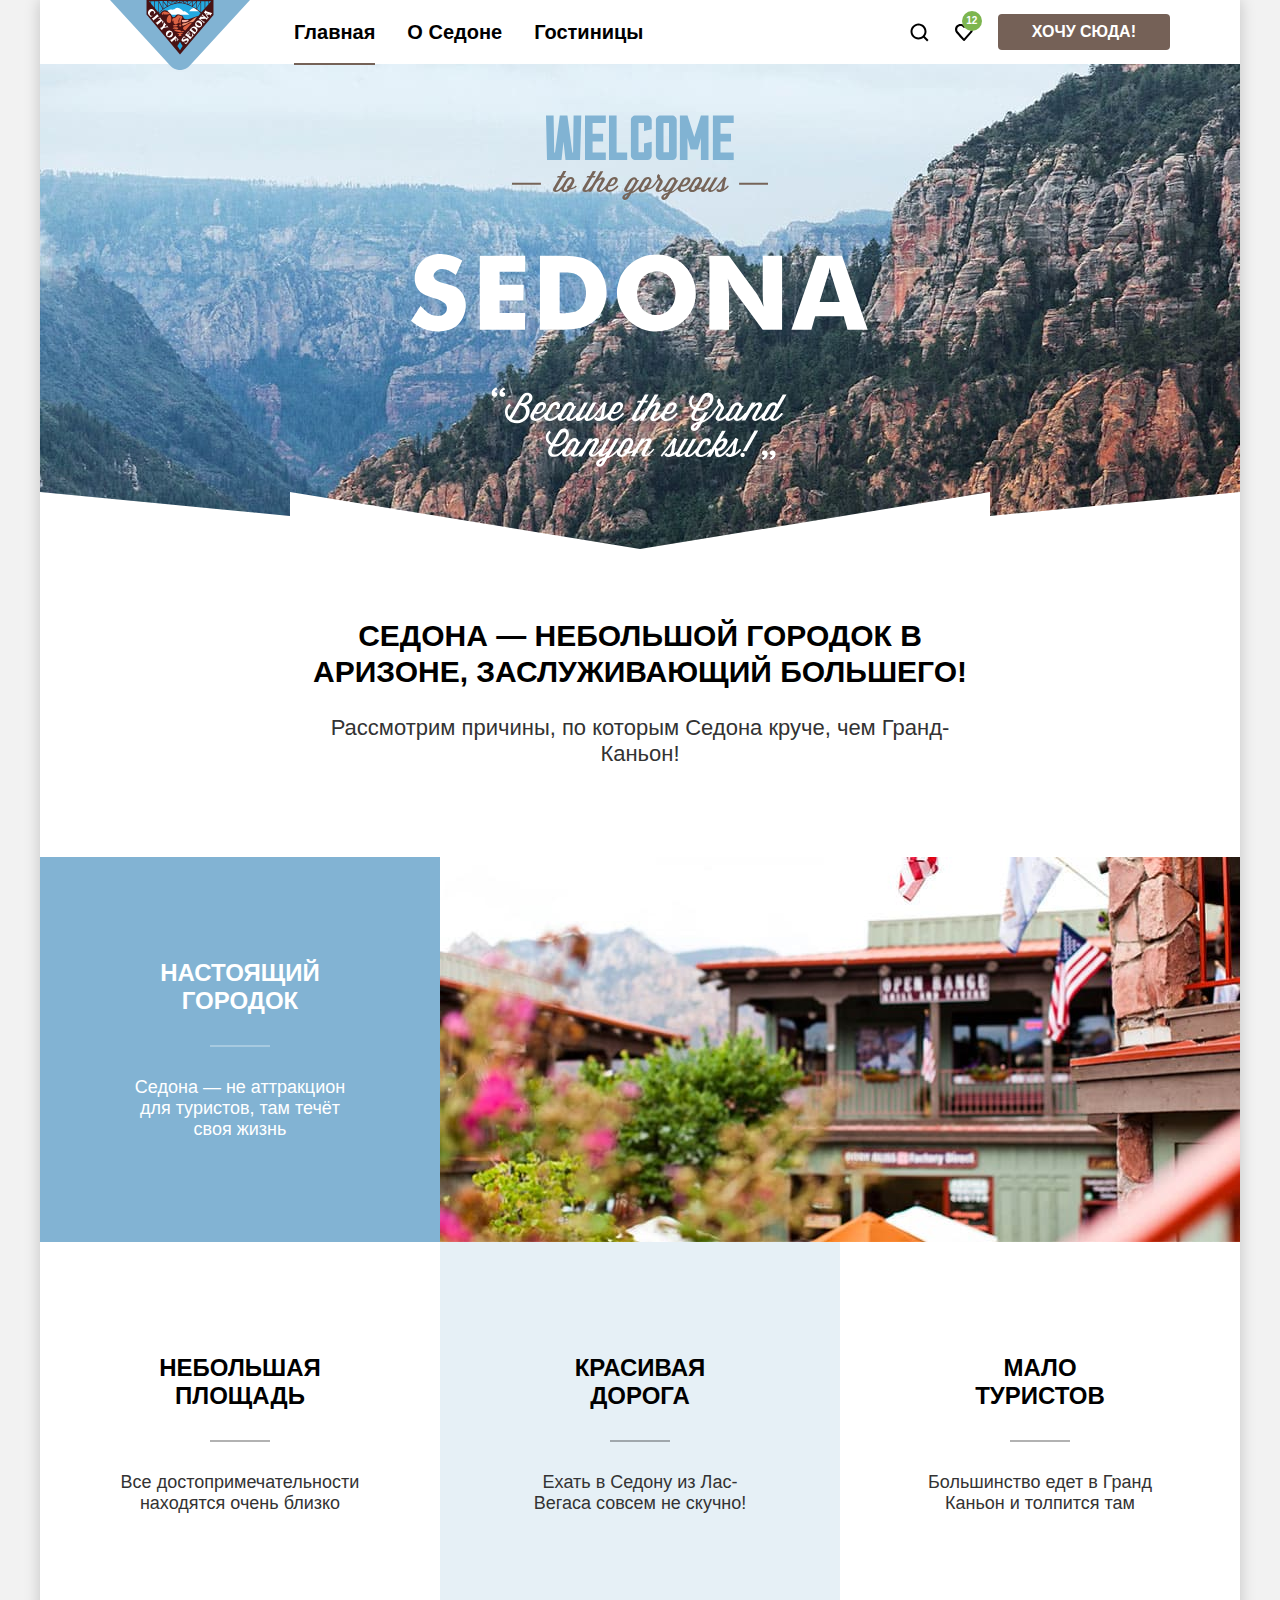
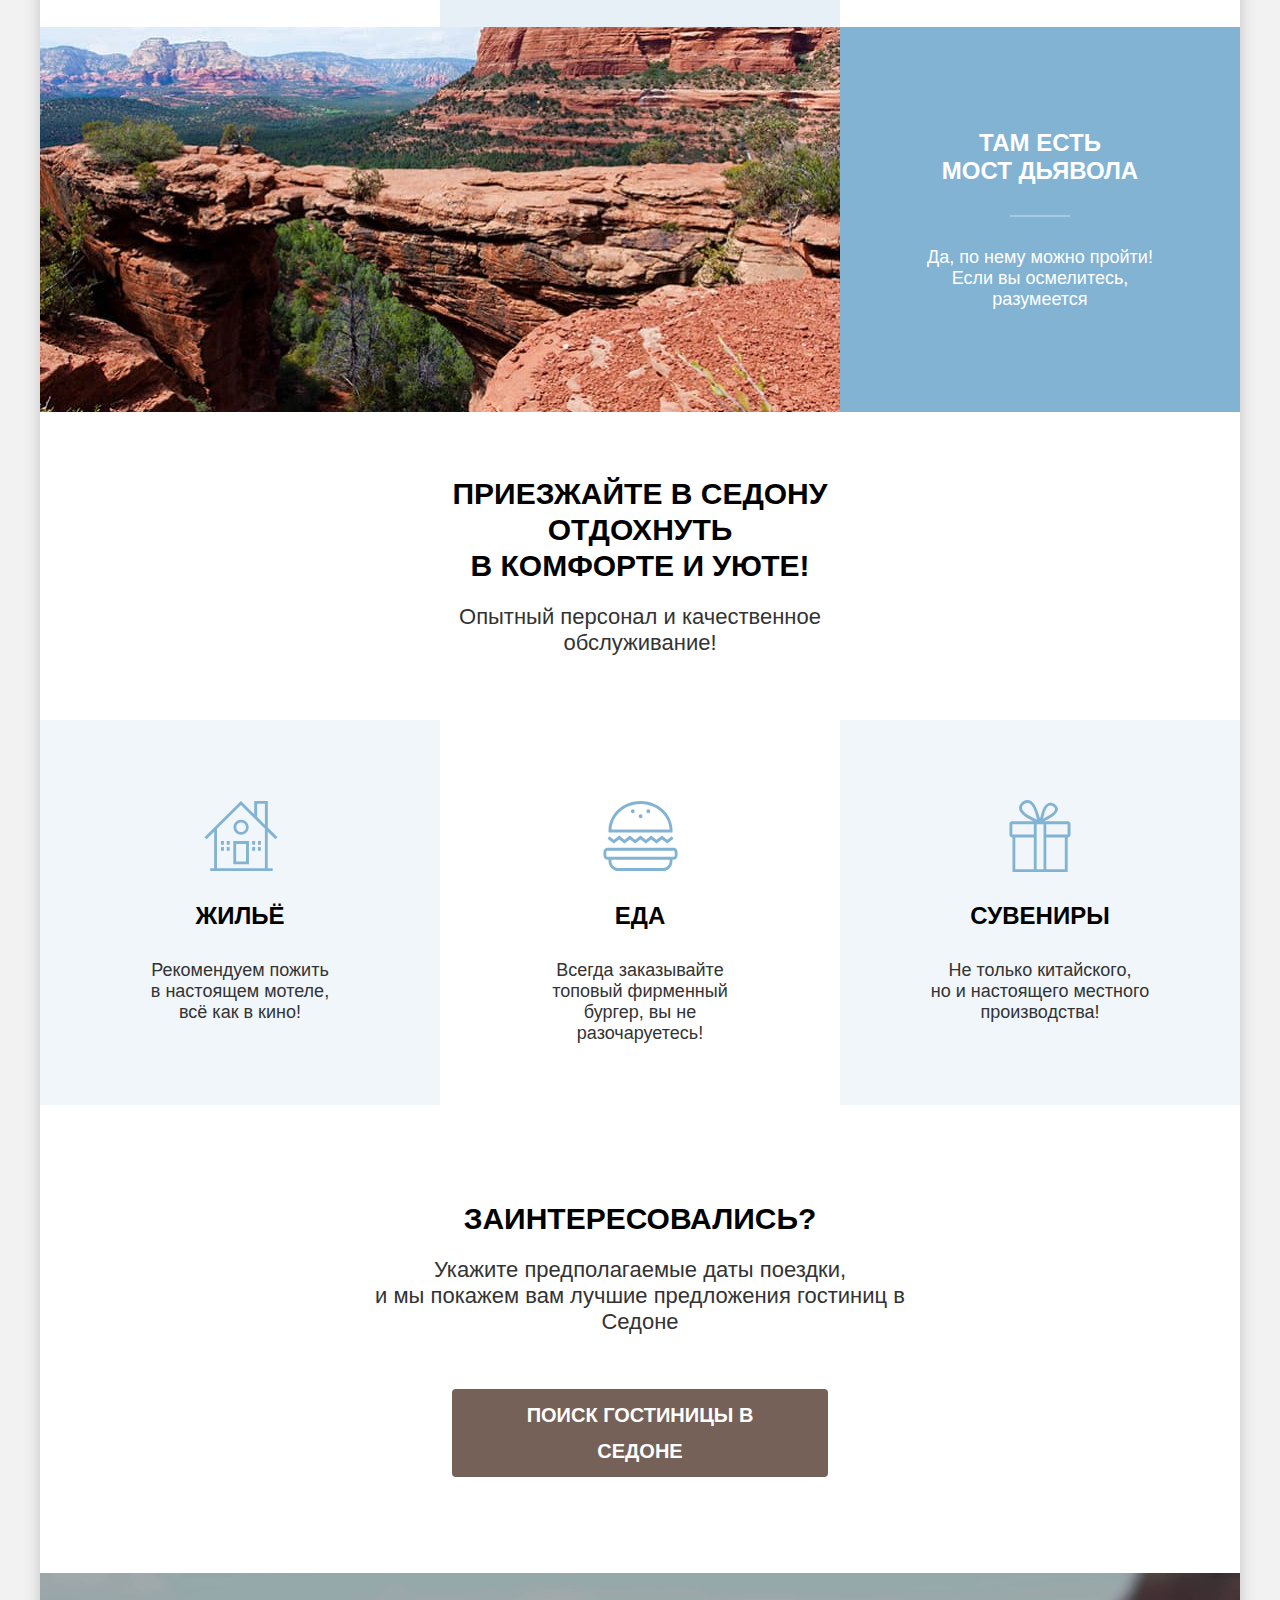
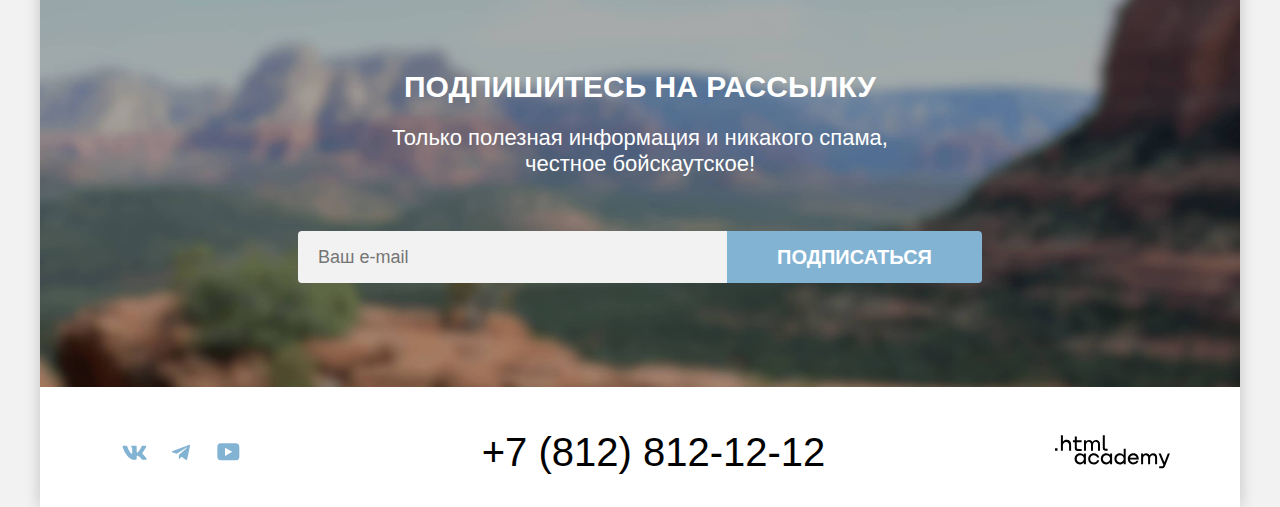
==== commit 05c9210d: "fix remarks" ====
--- a/index.html
+++ b/index.html
@@ -4,7 +4,7 @@
     <meta charset="utf-8">
     <title>HTML Academy: Седона</title>
     <link rel="icon" href="favicon.ico">
-    <link rel="icon" type="image/png" href="images/favicon.png"><!-- 32×32 -->
+    <link rel="icon" type="image/png" href="images/favicon.png">
     <link rel="stylesheet" href="styles/styles.css">
   </head>
   <body>
--- a/styles/styles.css
+++ b/styles/styles.css
@@ -342,9 +342,9 @@
 /* small */
 .advantage_item.small {
   display: grid;
-  place-content: center;
+  place-content: start;
   width: 400px;
-  padding: 40px 80px;
+  padding: 112px 80px 40px 80px;
 }
 
 .advantage_item.small:nth-child(odd) {
@@ -388,11 +388,11 @@
 
 .services_item {
   display: grid;
-  align-content: center;
+  align-content: start;
   justify-items: center;
   row-gap: 30px;
   min-height: 385px;
-  padding: 40px 80px;
+  padding: 80px 80px 40px 80px;
 }
 
 .services_item:nth-child(odd) {
@@ -470,6 +470,7 @@
 
 .search_hotel_button {
   display: block;
+  width: 376px;
   margin: 0 auto;
   padding: 8px 50px;
   font-size: 20px;
@@ -546,12 +547,12 @@
 
 .subscribe_input:hover,
 .subscribe_input:active {
-  background-color: #E6E6E6;
+  background-color: #e6e6e6;
 }
 
 .subscribe_input:focus {
-  outline: 3px solid #83B3D3;
-  background-color: #E6E6E6;
+  outline: 3px solid #83b3d3;
+  background-color: #e6e6e6;
 }
 
 .subscribe_input:disabled {
@@ -606,12 +607,14 @@
   display: flex;
   justify-content: space-between;
   align-items: center;
+  column-gap: 30px;
 }
 
 /* social list */
 .social_list {
-  display: flex;
-  flex-wrap: wrap;
+  display: grid;
+  grid-template-columns: repeat(3, 1fr);
+  place-content: center;
   gap: 8px 15px;
   max-width: 142px;
   margin: 0;
@@ -996,7 +999,7 @@
 
 /* filter group - button */
 .button_container {
-  align-content: flex-end;
+  margin-top: 56px;
   row-gap: 32px;
 }
 
